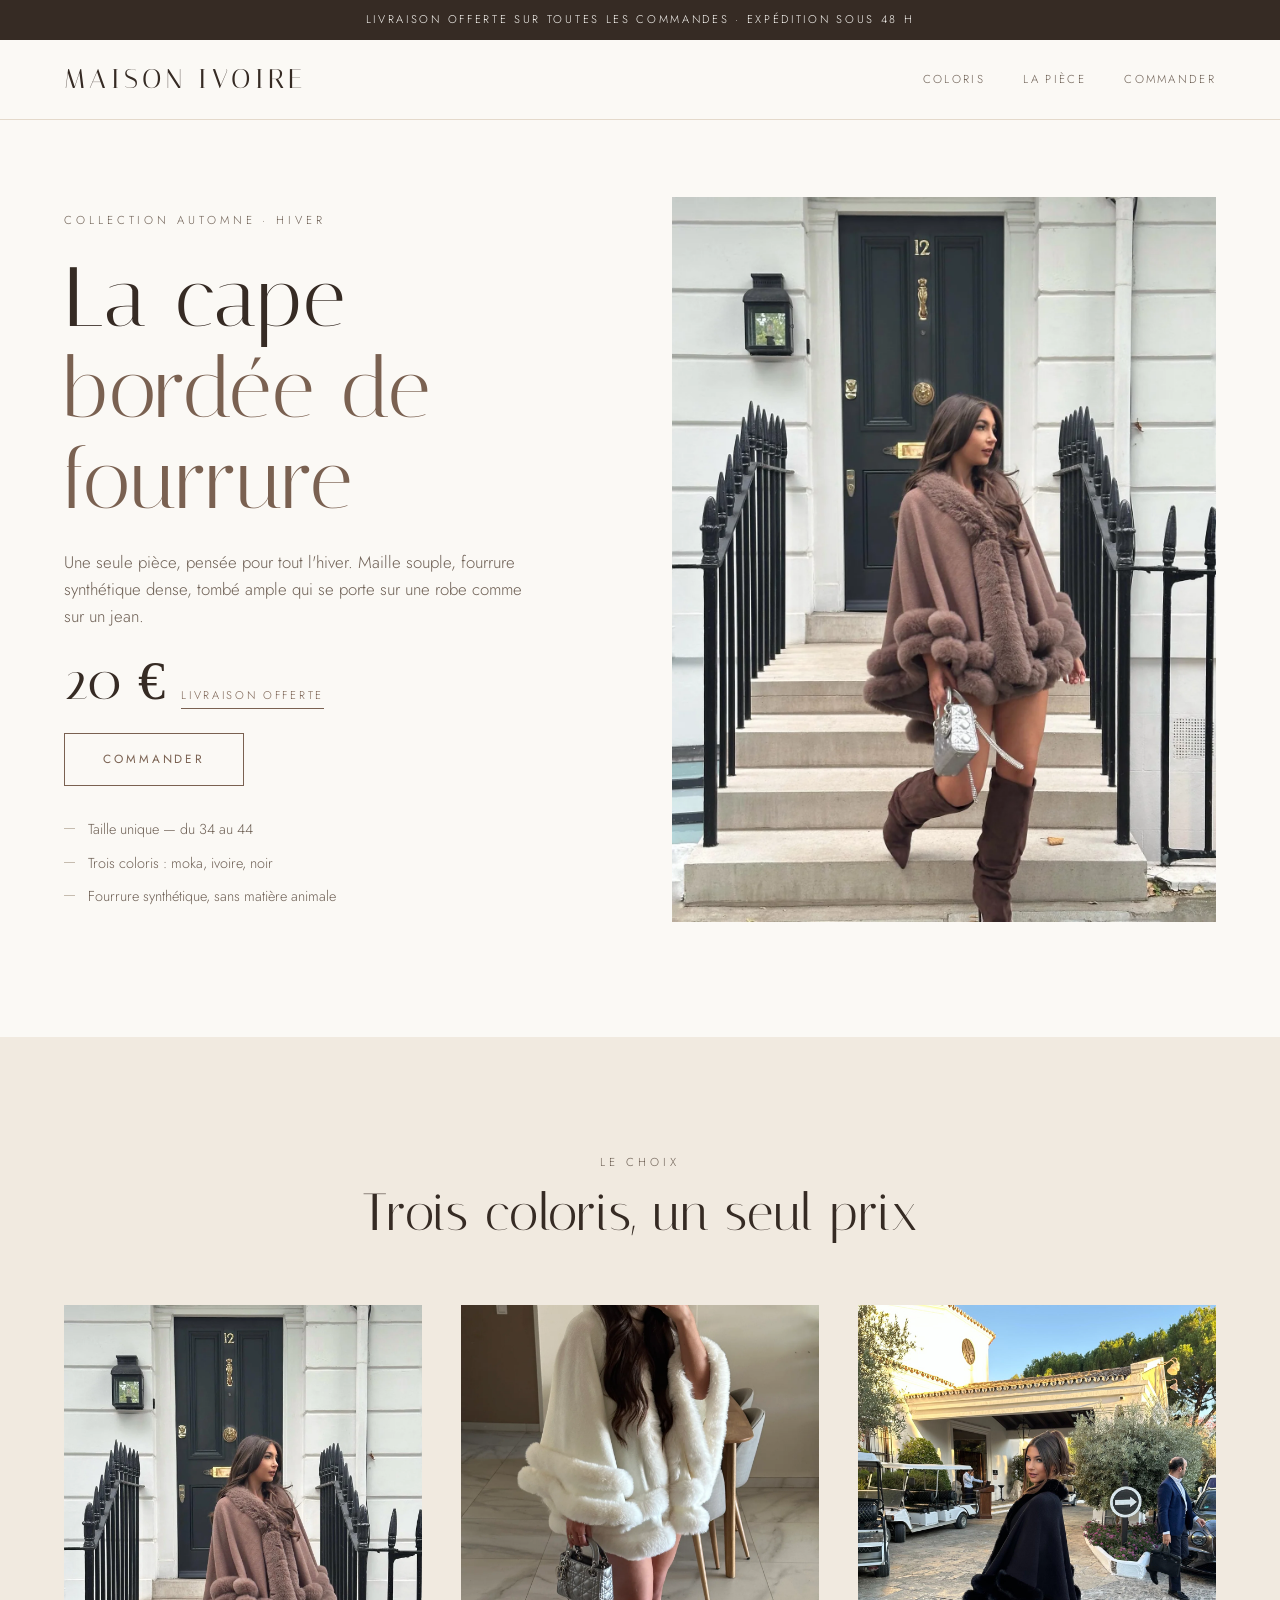
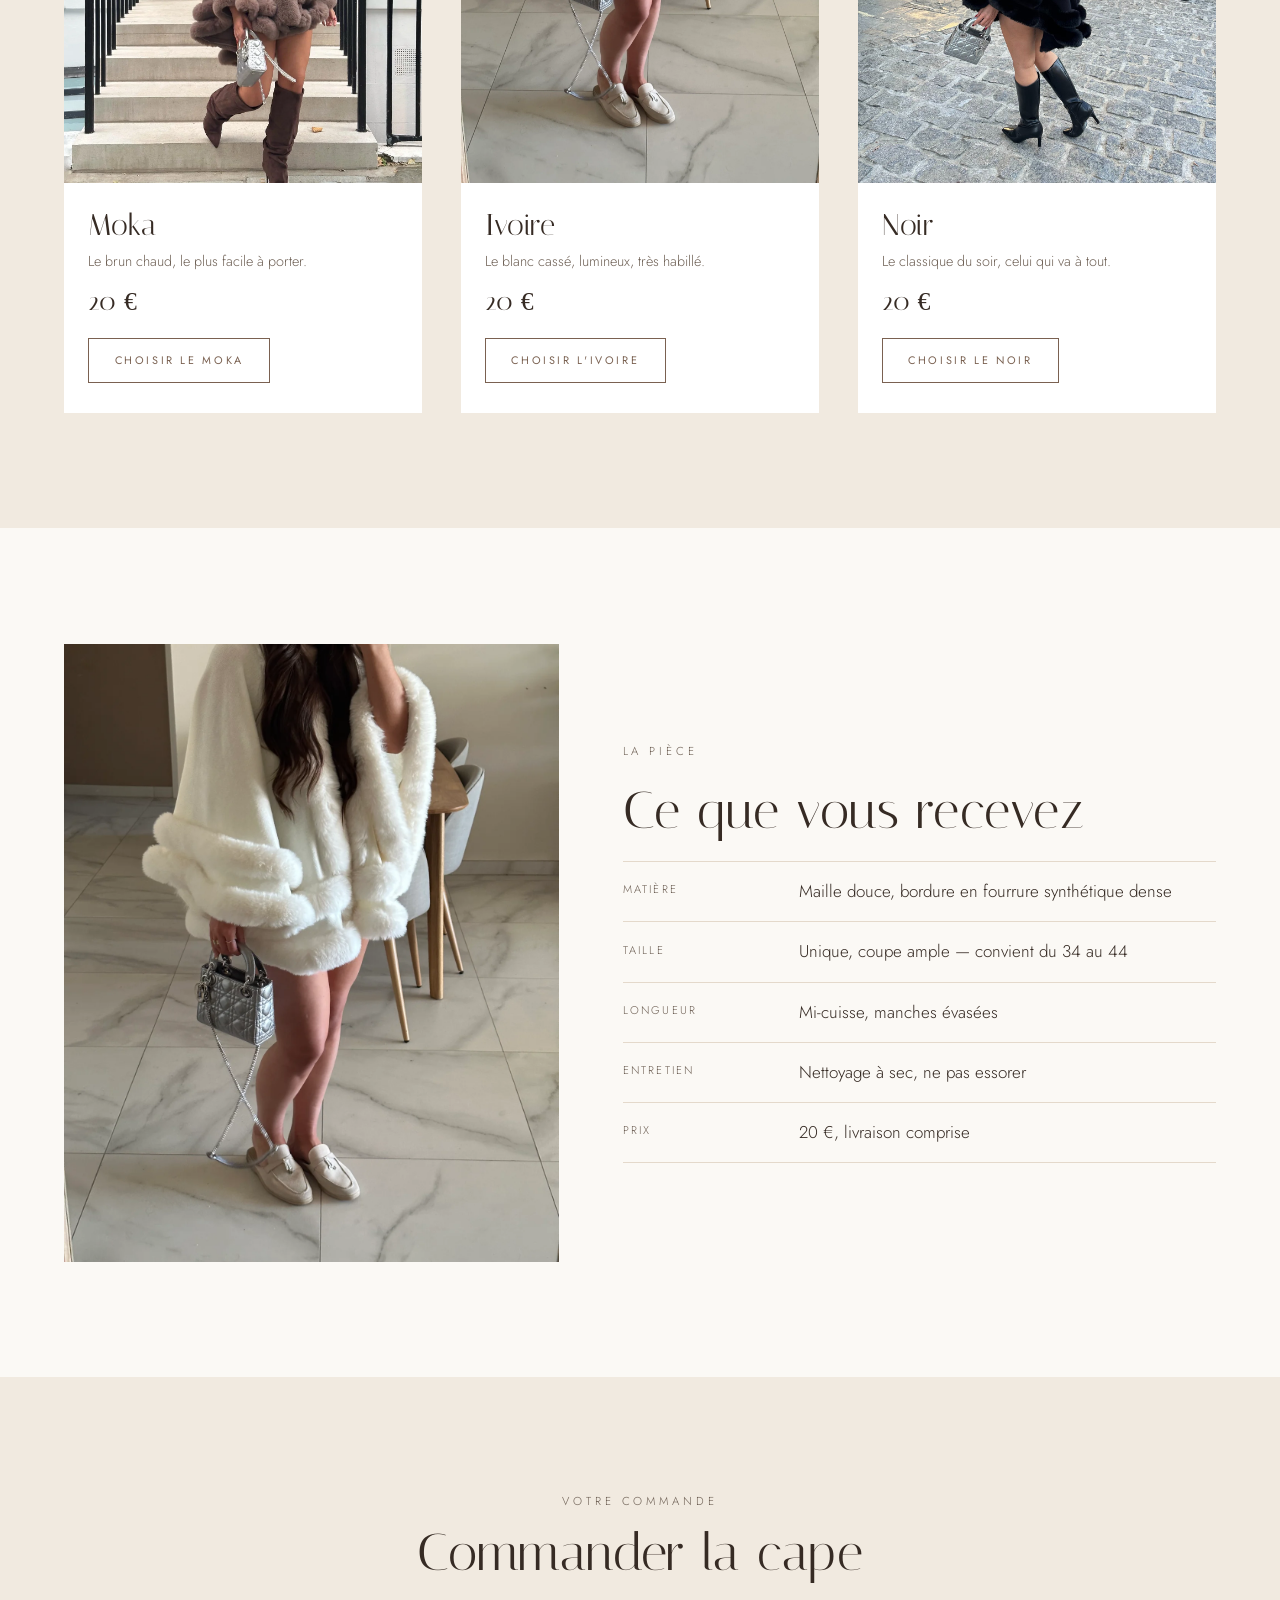
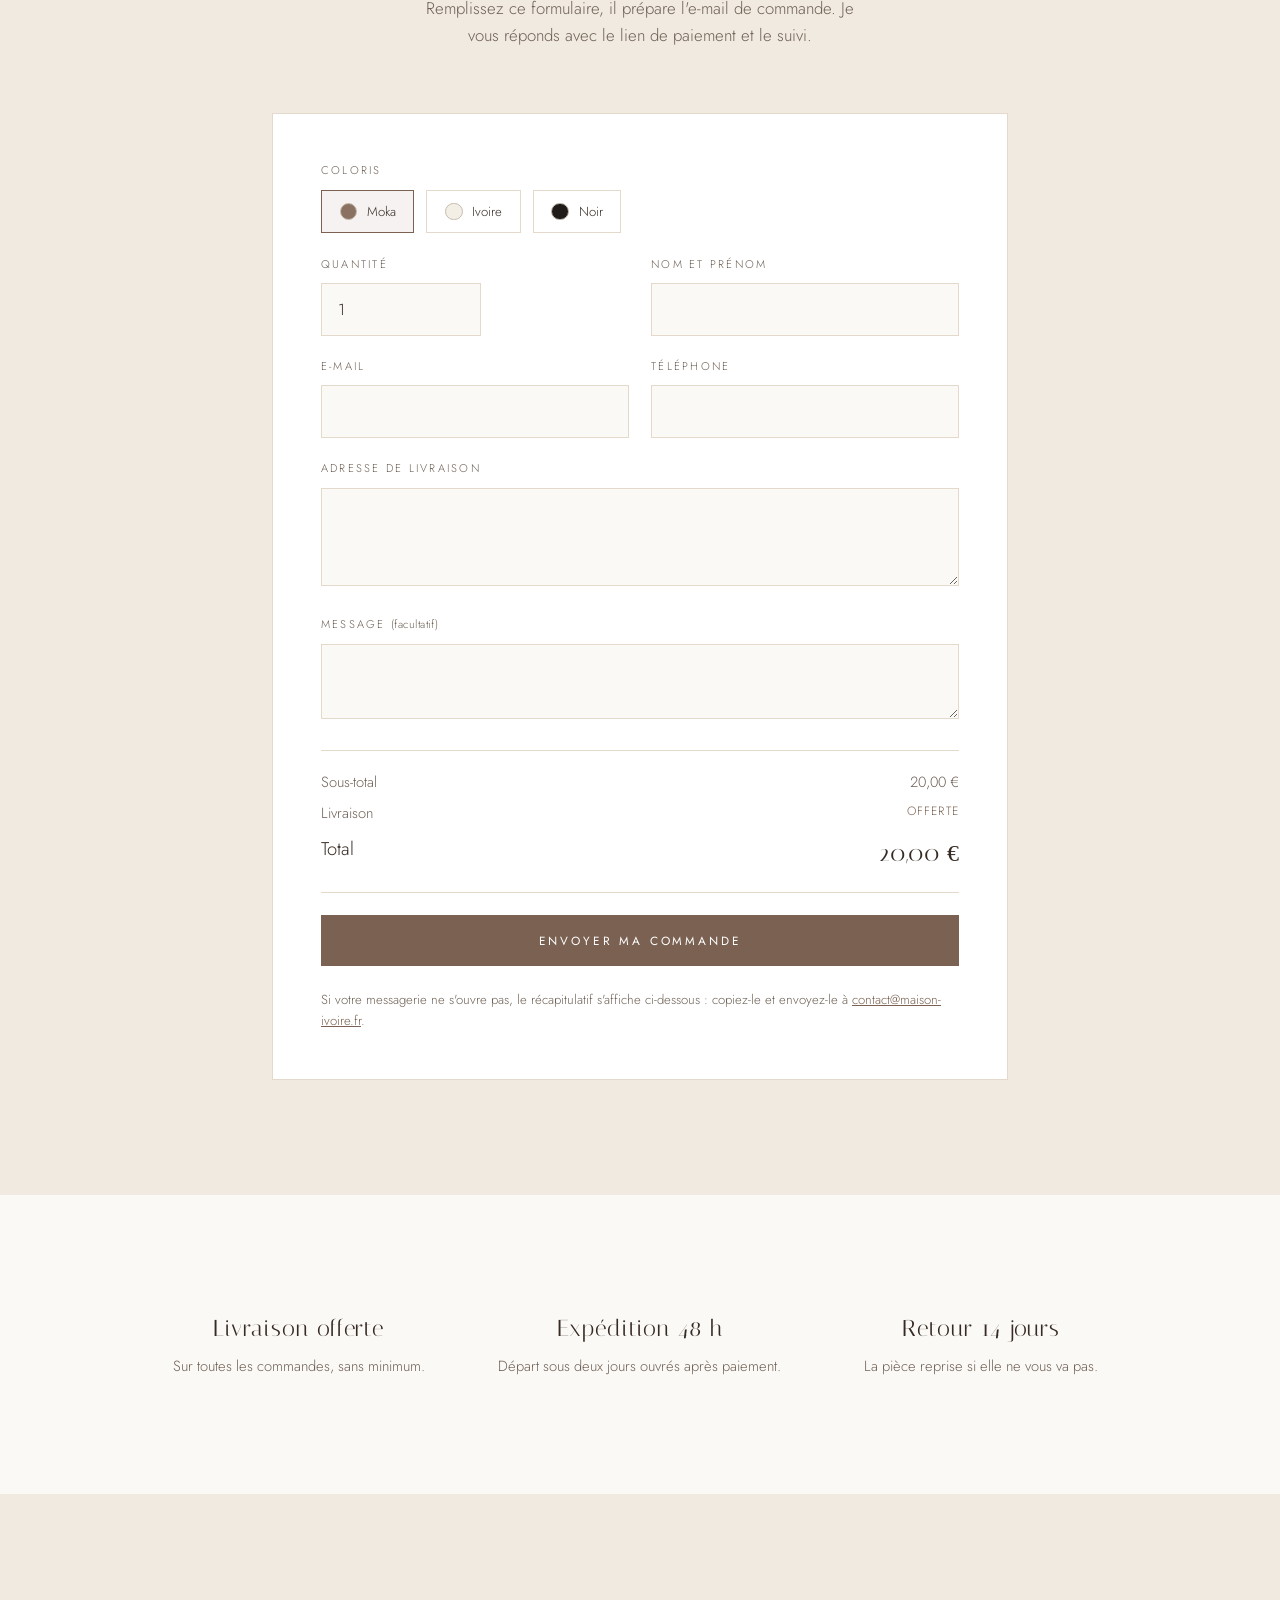
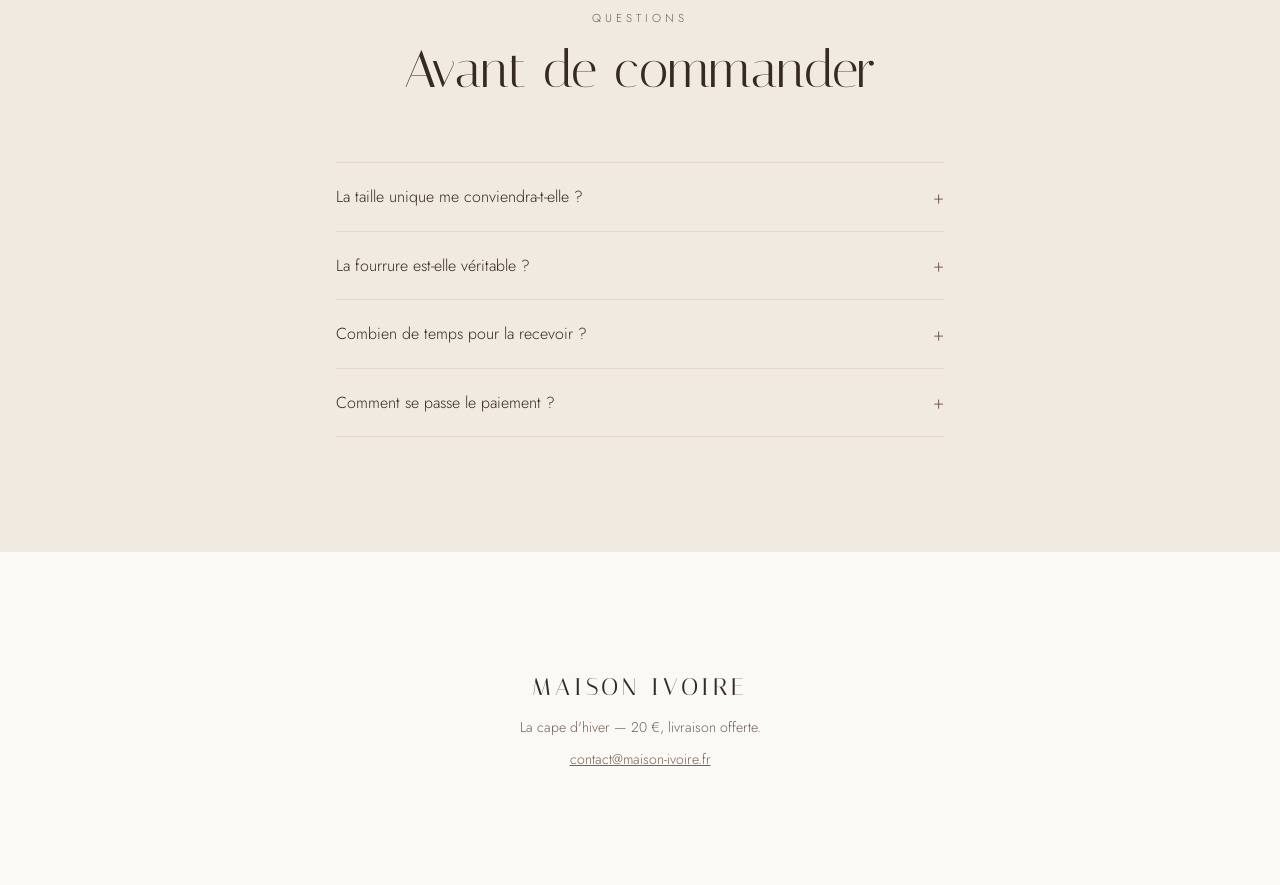
==== index.html @ b9cb7a57 "Boutique en ligne : la cape d'hiver, trois coloris à 20 € Site statique sans dépendance, en ivoire, " ====
<!DOCTYPE html>
<html lang="fr">
<head>
<meta charset="utf-8">
<meta name="viewport" content="width=device-width, initial-scale=1">
<title>Maison Ivoire — La Cape</title>
<meta name="description" content="La cape d'hiver en maille et fourrure douce. Trois coloris, taille unique, 20 € — livraison offerte.">
<link rel="preconnect" href="https://fonts.googleapis.com">
<link rel="preconnect" href="https://fonts.gstatic.com" crossorigin>
<link rel="stylesheet" href="https://fonts.googleapis.com/css2?family=Italiana&family=Jost:wght@300;400;500&display=swap">
<link rel="stylesheet" href="assets/css/style.css">
</head>
<body>

<div class="bandeau">
  <p>Livraison offerte sur toutes les commandes · Expédition sous 48&nbsp;h</p>
</div>

<header class="entete">
  <a class="marque" href="#haut">Maison&nbsp;Ivoire</a>
  <nav class="nav">
    <a href="#coloris">Coloris</a>
    <a href="#matiere">La pièce</a>
    <a href="#commander">Commander</a>
  </nav>
</header>

<main id="haut">

  <section class="hero">
    <div class="hero__texte">
      <p class="surtitre">Collection automne · hiver</p>
      <h1>La cape<br><em>bordée de fourrure</em></h1>
      <p class="chapo">Une seule pièce, pensée pour tout l'hiver. Maille souple, fourrure synthétique dense, tombé ample qui se porte sur une robe comme sur un jean.</p>
      <p class="prix-hero"><span class="prix">20&nbsp;€</span><span class="prix-note">Livraison offerte</span></p>
      <a class="bouton" href="#commander">Commander</a>
      <ul class="hero__points">
        <li>Taille unique — du 34 au 44</li>
        <li>Trois coloris : moka, ivoire, noir</li>
        <li>Fourrure synthétique, sans matière animale</li>
      </ul>
    </div>
    <figure class="hero__image">
      <img src="assets/img/cape-moka.webp" alt="Cape moka bordée de fourrure, portée sur des bottes hautes en daim" width="1296" height="1728">
    </figure>
  </section>

  <section class="coloris" id="coloris">
    <div class="section-tete">
      <p class="surtitre">Le choix</p>
      <h2>Trois coloris, un seul prix</h2>
    </div>
    <div class="grille">
      <article class="carte">
        <figure><img src="assets/img/cape-moka.webp" alt="Cape moka portée dans la rue" loading="lazy" width="1296" height="1728"></figure>
        <div class="carte__pied">
          <h3>Moka</h3>
          <p class="carte__desc">Le brun chaud, le plus facile à porter.</p>
          <p class="carte__prix">20&nbsp;€</p>
          <a class="bouton bouton--fin" href="#commander" data-coloris="Moka">Choisir le moka</a>
        </div>
      </article>
      <article class="carte">
        <figure><img src="assets/img/cape-ivoire.webp" alt="Cape ivoire portée avec un col roulé et des mocassins" loading="lazy" width="1296" height="1728"></figure>
        <div class="carte__pied">
          <h3>Ivoire</h3>
          <p class="carte__desc">Le blanc cassé, lumineux, très habillé.</p>
          <p class="carte__prix">20&nbsp;€</p>
          <a class="bouton bouton--fin" href="#commander" data-coloris="Ivoire">Choisir l'ivoire</a>
        </div>
      </article>
      <article class="carte">
        <figure><img src="assets/img/cape-noir.jpg" alt="Cape noire portée avec des bottes hautes" loading="lazy" width="1296" height="1728"></figure>
        <div class="carte__pied">
          <h3>Noir</h3>
          <p class="carte__desc">Le classique du soir, celui qui va à tout.</p>
          <p class="carte__prix">20&nbsp;€</p>
          <a class="bouton bouton--fin" href="#commander" data-coloris="Noir">Choisir le noir</a>
        </div>
      </article>
    </div>
  </section>

  <section class="matiere" id="matiere">
    <figure class="matiere__image">
      <img src="assets/img/cape-ivoire.webp" alt="Détail de la fourrure sur la cape ivoire" loading="lazy" width="1296" height="1728">
    </figure>
    <div class="matiere__texte">
      <p class="surtitre">La pièce</p>
      <h2>Ce que vous recevez</h2>
      <dl class="fiche">
        <div><dt>Matière</dt><dd>Maille douce, bordure en fourrure synthétique dense</dd></div>
        <div><dt>Taille</dt><dd>Unique, coupe ample — convient du 34 au 44</dd></div>
        <div><dt>Longueur</dt><dd>Mi-cuisse, manches évasées</dd></div>
        <div><dt>Entretien</dt><dd>Nettoyage à sec, ne pas essorer</dd></div>
        <div><dt>Prix</dt><dd>20&nbsp;€, livraison comprise</dd></div>
      </dl>
    </div>
  </section>

  <section class="commander" id="commander">
    <div class="section-tete">
      <p class="surtitre">Votre commande</p>
      <h2>Commander la cape</h2>
      <p class="chapo chapo--centre">Remplissez ce formulaire, il prépare l'e-mail de commande. Je vous réponds avec le lien de paiement et le suivi.</p>
    </div>

    <form class="formulaire" id="formulaire">
      <fieldset class="champs-coloris">
        <legend>Coloris</legend>
        <div class="pastilles">
          <label class="pastille"><input type="radio" name="coloris" value="Moka" checked><span class="puce puce--moka"></span><span class="pastille__nom">Moka</span></label>
          <label class="pastille"><input type="radio" name="coloris" value="Ivoire"><span class="puce puce--ivoire"></span><span class="pastille__nom">Ivoire</span></label>
          <label class="pastille"><input type="radio" name="coloris" value="Noir"><span class="puce puce--noir"></span><span class="pastille__nom">Noir</span></label>
        </div>
      </fieldset>

      <div class="champ champ--court">
        <label for="quantite">Quantité</label>
        <input type="number" id="quantite" name="quantite" min="1" max="10" value="1" inputmode="numeric">
      </div>

      <div class="champ">
        <label for="nom">Nom et prénom</label>
        <input type="text" id="nom" name="nom" autocomplete="name" required>
      </div>

      <div class="champ">
        <label for="email">E-mail</label>
        <input type="email" id="email" name="email" autocomplete="email" required>
      </div>

      <div class="champ">
        <label for="telephone">Téléphone</label>
        <input type="tel" id="telephone" name="telephone" autocomplete="tel">
      </div>

      <div class="champ champ--large">
        <label for="adresse">Adresse de livraison</label>
        <textarea id="adresse" name="adresse" rows="3" autocomplete="street-address" required></textarea>
      </div>

      <div class="champ champ--large">
        <label for="message">Message <span class="option">(facultatif)</span></label>
        <textarea id="message" name="message" rows="2"></textarea>
      </div>

      <div class="total">
        <p class="total__ligne"><span>Sous-total</span><span id="sous-total">20,00&nbsp;€</span></p>
        <p class="total__ligne"><span>Livraison</span><span class="offert">Offerte</span></p>
        <p class="total__ligne total__ligne--fort"><span>Total</span><span id="total">20,00&nbsp;€</span></p>
      </div>

      <button class="bouton bouton--plein" type="submit">Envoyer ma commande</button>
      <p class="mention">Si votre messagerie ne s'ouvre pas, le récapitulatif s'affiche ci-dessous : copiez-le et envoyez-le à <a href="mailto:contact@maison-ivoire.fr">contact@maison-ivoire.fr</a>.</p>
      <div class="recap" id="recap" hidden>
        <label for="recap-texte">Récapitulatif à copier</label>
        <textarea id="recap-texte" rows="10" readonly></textarea>
      </div>
    </form>
  </section>

  <section class="garanties">
    <ul>
      <li><strong>Livraison offerte</strong>Sur toutes les commandes, sans minimum.</li>
      <li><strong>Expédition 48&nbsp;h</strong>Départ sous deux jours ouvrés après paiement.</li>
      <li><strong>Retour 14&nbsp;jours</strong>La pièce reprise si elle ne vous va pas.</li>
    </ul>
  </section>

  <section class="questions">
    <div class="section-tete">
      <p class="surtitre">Questions</p>
      <h2>Avant de commander</h2>
    </div>
    <div class="faq">
      <details><summary>La taille unique me conviendra-t-elle&nbsp;?</summary><p>La coupe est ample et fermée par un pan croisé : elle tombe bien du 34 au 44. Au-delà, écrivez-moi avant de commander.</p></details>
      <details><summary>La fourrure est-elle véritable&nbsp;?</summary><p>Non. La bordure est en fourrure synthétique, choisie pour sa densité et sa tenue dans le temps.</p></details>
      <details><summary>Combien de temps pour la recevoir&nbsp;?</summary><p>Expédition sous 48&nbsp;h après paiement, puis 2 à 4 jours ouvrés de livraison.</p></details>
      <details><summary>Comment se passe le paiement&nbsp;?</summary><p>Vous recevez un lien de paiement sécurisé par e-mail dès la commande confirmée.</p></details>
    </div>
  </section>

</main>

<footer class="pied">
  <p class="marque marque--pied">Maison&nbsp;Ivoire</p>
  <p>La cape d'hiver — 20&nbsp;€, livraison offerte.</p>
  <p><a href="mailto:contact@maison-ivoire.fr">contact@maison-ivoire.fr</a></p>
</footer>

<div class="barre-mobile">
  <span class="barre-mobile__prix">20&nbsp;€ <em>livraison offerte</em></span>
  <a class="bouton bouton--plein bouton--fin" href="#commander">Commander</a>
</div>

<script src="assets/js/main.js"></script>
</body>
</html>
---- assets/css/style.css ----
/* Maison Ivoire — feuille de style
   Palette : ivoire / sable / greige / moka / espresso */

:root {
  --ivoire:    #FBF9F5;
  --sable:     #F1EAE0;
  --sable-fort:#E4D9CB;
  --greige:    #C6BCAF;
  --moka:      #7A6151;
  --moka-clair:#9C8271;
  --espresso:  #362B24;

  --fond:        var(--ivoire);
  --fond-alt:    var(--sable);
  --surface:     #FFFFFF;
  --texte:       var(--espresso);
  --texte-doux:  #6E6055;
  --filet:       var(--sable-fort);
  --accent:      var(--moka);
  --accent-texte:#FFFFFF;

  --display: "Italiana", "Didot", "Times New Roman", serif;
  --corps: "Jost", "Avenir Next", "Helvetica Neue", Arial, sans-serif;

  --marge: clamp(1.25rem, 5vw, 5rem);
  --pile: clamp(3.5rem, 9vw, 8rem);
  --rythme: 1.6;
}

@media (prefers-color-scheme: dark) {
  :root:not([data-theme="light"]) {
    --fond:        #171310;
    --fond-alt:    #201A16;
    --surface:     #241D18;
    --texte:       #F2EAE0;
    --texte-doux:  #B8A896;
    --filet:       #372C24;
    --accent:      #C6A488;
    --accent-texte:#1B1512;
  }
}

:root[data-theme="dark"] {
  --fond:        #171310;
  --fond-alt:    #201A16;
  --surface:     #241D18;
  --texte:       #F2EAE0;
  --texte-doux:  #B8A896;
  --filet:       #372C24;
  --accent:      #C6A488;
  --accent-texte:#1B1512;
}

*, *::before, *::after { box-sizing: border-box; }

html { scroll-behavior: smooth; }
@media (prefers-reduced-motion: reduce) {
  html { scroll-behavior: auto; }
  * { animation: none !important; transition: none !important; }
}

body {
  margin: 0;
  background: var(--fond);
  color: var(--texte);
  font-family: var(--corps);
  font-weight: 300;
  font-size: clamp(1rem, 0.97rem + 0.15vw, 1.0625rem);
  line-height: var(--rythme);
  -webkit-font-smoothing: antialiased;
}

img { max-width: 100%; height: auto; display: block; }

a { color: inherit; }

:focus-visible {
  outline: 2px solid var(--accent);
  outline-offset: 3px;
}

h1, h2, h3 {
  font-family: var(--display);
  font-weight: 400;
  line-height: 1.08;
  text-wrap: balance;
  margin: 0;
  letter-spacing: 0.01em;
}

h1 { font-size: clamp(2.9rem, 8vw, 5.25rem); }
h2 { font-size: clamp(2.1rem, 5vw, 3.25rem); }
h3 { font-size: clamp(1.5rem, 3vw, 1.9rem); }

h1 em { font-style: normal; color: var(--accent); }

p { margin: 0; }

.surtitre {
  font-size: 0.72rem;
  letter-spacing: 0.34em;
  text-transform: uppercase;
  color: var(--texte-doux);
  margin: 0;
}

.chapo {
  max-width: 46ch;
  color: var(--texte-doux);
  font-size: 1.05rem;
}
.chapo--centre { margin-inline: auto; text-align: center; }

/* ---------- bandeau + entête ---------- */

.bandeau {
  background: var(--espresso);
  color: var(--ivoire);
  text-align: center;
  padding: 0.7rem var(--marge);
  font-size: 0.7rem;
  letter-spacing: 0.24em;
  text-transform: uppercase;
}

.entete {
  position: sticky;
  top: 0;
  z-index: 20;
  display: flex;
  align-items: center;
  justify-content: space-between;
  gap: 1.5rem;
  padding: 1.1rem var(--marge);
  background: color-mix(in srgb, var(--fond) 88%, transparent);
  backdrop-filter: blur(10px);
  border-bottom: 1px solid var(--filet);
}

.marque {
  font-family: var(--display);
  font-size: clamp(1.35rem, 3vw, 1.7rem);
  letter-spacing: 0.16em;
  text-transform: uppercase;
  text-decoration: none;
}

.nav {
  display: flex;
  gap: clamp(1rem, 3vw, 2.4rem);
  font-size: 0.72rem;
  letter-spacing: 0.2em;
  text-transform: uppercase;
}
.nav a { text-decoration: none; color: var(--texte-doux); transition: color 0.25s ease; }
.nav a:hover { color: var(--accent); }
@media (max-width: 640px) { .nav a:nth-child(2) { display: none; } }

/* ---------- boutons ---------- */

.bouton {
  display: inline-flex;
  align-items: center;
  justify-content: center;
  gap: 0.6rem;
  padding: 1rem 2.4rem;
  border: 1px solid var(--accent);
  background: transparent;
  color: var(--accent);
  font-family: var(--corps);
  font-size: 0.74rem;
  font-weight: 400;
  letter-spacing: 0.24em;
  text-transform: uppercase;
  text-decoration: none;
  cursor: pointer;
  transition: background 0.3s ease, color 0.3s ease;
}
.bouton:hover { background: var(--accent); color: var(--accent-texte); }
.bouton--plein { background: var(--accent); color: var(--accent-texte); }
.bouton--plein:hover { background: var(--espresso); border-color: var(--espresso); color: var(--ivoire); }
.bouton--fin { padding: 0.8rem 1.6rem; font-size: 0.68rem; }

/* ---------- hero ---------- */

.hero {
  display: grid;
  gap: clamp(2rem, 5vw, 4rem);
  align-items: center;
  padding: clamp(2.5rem, 6vw, 5.5rem) var(--marge) var(--pile);
}
@media (min-width: 900px) {
  .hero { grid-template-columns: 1fr 1fr; }
}

.hero__texte { display: flex; flex-direction: column; align-items: flex-start; gap: 1.5rem; }

.prix-hero { display: flex; align-items: baseline; gap: 1rem; flex-wrap: wrap; }
.prix { font-family: var(--display); font-size: clamp(2.4rem, 6vw, 3.4rem); line-height: 1; }
.prix-note {
  font-size: 0.7rem;
  letter-spacing: 0.24em;
  text-transform: uppercase;
  color: var(--accent);
  border-bottom: 1px solid currentColor;
  padding-bottom: 0.2rem;
}

.hero__points {
  list-style: none;
  margin: 0.5rem 0 0;
  padding: 0;
  display: grid;
  gap: 0.65rem;
  font-size: 0.9rem;
  color: var(--texte-doux);
}
.hero__points li { position: relative; padding-left: 1.5rem; }
.hero__points li::before {
  content: "";
  position: absolute;
  left: 0; top: 0.72em;
  width: 0.7rem; height: 1px;
  background: var(--greige);
}

.hero__image { margin: 0; overflow: hidden; }
.hero__image img { width: 100%; object-fit: cover; aspect-ratio: 3 / 4; }

/* ---------- sections ---------- */

.section-tete {
  display: grid;
  gap: 0.9rem;
  justify-items: center;
  text-align: center;
  padding: 0 var(--marge);
  margin-bottom: clamp(2.5rem, 5vw, 4rem);
}

.coloris { background: var(--fond-alt); padding: var(--pile) 0; }

.grille {
  display: grid;
  gap: clamp(1.5rem, 3vw, 2.5rem);
  padding: 0 var(--marge);
  grid-template-columns: 1fr;
}
@media (min-width: 700px) { .grille { grid-template-columns: repeat(3, 1fr); } }

.carte { display: flex; flex-direction: column; background: var(--surface); }
.carte figure { margin: 0; overflow: hidden; }
.carte figure img {
  width: 100%;
  aspect-ratio: 3 / 4;
  object-fit: cover;
  transition: transform 0.7s cubic-bezier(0.2, 0.7, 0.2, 1);
}
.carte:hover figure img { transform: scale(1.04); }

.carte__pied {
  display: flex;
  flex-direction: column;
  align-items: flex-start;
  gap: 0.5rem;
  padding: 1.6rem 1.5rem 1.9rem;
}
.carte__desc { color: var(--texte-doux); font-size: 0.9rem; }
.carte__prix { font-family: var(--display); font-size: 1.6rem; }
.carte__pied .bouton { margin-top: 0.5rem; }

/* ---------- matière ---------- */

.matiere {
  display: grid;
  gap: clamp(2rem, 5vw, 4.5rem);
  align-items: center;
  padding: var(--pile) var(--marge);
}
@media (min-width: 900px) { .matiere { grid-template-columns: 5fr 6fr; } }

.matiere__image { margin: 0; overflow: hidden; }
.matiere__image img { width: 100%; aspect-ratio: 4 / 5; object-fit: cover; }

.matiere__texte { display: grid; gap: 1.4rem; }

.fiche { margin: 0; display: grid; gap: 0; }
.fiche > div {
  display: grid;
  grid-template-columns: minmax(7rem, 10rem) 1fr;
  gap: 1rem;
  padding: 1rem 0;
  border-top: 1px solid var(--filet);
}
.fiche > div:last-child { border-bottom: 1px solid var(--filet); }
.fiche dt {
  font-size: 0.7rem;
  letter-spacing: 0.2em;
  text-transform: uppercase;
  color: var(--texte-doux);
  padding-top: 0.28em;
}
.fiche dd { margin: 0; }

/* ---------- commande ---------- */

.commander { background: var(--fond-alt); padding: var(--pile) 0; }

.formulaire {
  display: grid;
  gap: 1.4rem;
  max-width: 46rem;
  margin: 0 auto;
  padding: clamp(1.75rem, 4vw, 3rem);
  background: var(--surface);
  border: 1px solid var(--filet);
}
@media (min-width: 640px) {
  .formulaire { grid-template-columns: 1fr 1fr; }
  .champ--large, .champs-coloris, .total, .mention, .recap, .formulaire > .bouton { grid-column: 1 / -1; }
  .champ--court { max-width: 10rem; }
}

.champs-coloris { border: 0; margin: 0; padding: 0; }
.champs-coloris legend,
.champ label {
  display: block;
  font-size: 0.7rem;
  letter-spacing: 0.2em;
  text-transform: uppercase;
  color: var(--texte-doux);
  margin-bottom: 0.6rem;
  padding: 0;
}
.option { text-transform: none; letter-spacing: 0.04em; }

.pastilles { display: flex; flex-wrap: wrap; gap: 0.75rem; }
.pastille {
  display: inline-flex;
  align-items: center;
  gap: 0.6rem;
  padding: 0.65rem 1.1rem;
  border: 1px solid var(--filet);
  cursor: pointer;
  font-size: 0.82rem;
  transition: border-color 0.25s ease, background 0.25s ease;
}
.pastille input { position: absolute; opacity: 0; width: 0; height: 0; }
.pastille:has(input:checked) { border-color: var(--accent); background: color-mix(in srgb, var(--accent) 8%, transparent); }
.pastille:has(input:focus-visible) { outline: 2px solid var(--accent); outline-offset: 2px; }
.puce { width: 1.1rem; height: 1.1rem; border-radius: 50%; border: 1px solid var(--greige); }
.puce--moka { background: #8B7161; }
.puce--ivoire { background: #F4EFE6; }
.puce--noir { background: #201C1A; }

.champ { display: block; }
.champ input, .champ textarea {
  width: 100%;
  padding: 0.85rem 1rem;
  border: 1px solid var(--filet);
  background: var(--fond);
  color: var(--texte);
  font-family: var(--corps);
  font-size: 1rem;
  font-weight: 300;
}
.champ textarea { resize: vertical; }
.champ input:focus, .champ textarea:focus { outline: none; border-color: var(--accent); }

.total {
  display: grid;
  gap: 0.5rem;
  padding: 1.25rem 0;
  border-top: 1px solid var(--filet);
  border-bottom: 1px solid var(--filet);
  font-variant-numeric: tabular-nums;
}
.total__ligne { display: flex; justify-content: space-between; gap: 1rem; color: var(--texte-doux); font-size: 0.92rem; }
.total__ligne--fort { color: var(--texte); font-size: 1.15rem; }
.total__ligne--fort span:last-child { font-family: var(--display); font-size: 1.5rem; }
.offert { color: var(--accent); letter-spacing: 0.1em; text-transform: uppercase; font-size: 0.75rem; }

.mention { font-size: 0.82rem; color: var(--texte-doux); }
.mention a { color: var(--accent); }

.recap label { display: block; font-size: 0.7rem; letter-spacing: 0.2em; text-transform: uppercase; color: var(--texte-doux); margin-bottom: 0.6rem; }
.recap textarea {
  width: 100%;
  padding: 1rem;
  border: 1px solid var(--filet);
  background: var(--fond);
  color: var(--texte);
  font-family: var(--corps);
  font-size: 0.9rem;
}

/* ---------- garanties ---------- */

.garanties { padding: var(--pile) var(--marge); }
.garanties ul {
  list-style: none;
  margin: 0 auto;
  padding: 0;
  max-width: 62rem;
  display: grid;
  gap: 2rem;
  text-align: center;
}
@media (min-width: 700px) { .garanties ul { grid-template-columns: repeat(3, 1fr); } }
.garanties li { display: grid; gap: 0.5rem; color: var(--texte-doux); font-size: 0.92rem; }
.garanties strong {
  font-family: var(--display);
  font-weight: 400;
  font-size: 1.45rem;
  color: var(--texte);
  letter-spacing: 0.04em;
}

/* ---------- questions ---------- */

.questions { background: var(--fond-alt); padding: var(--pile) 0; }
.faq { max-width: 46rem; margin: 0 auto; padding: 0 var(--marge); }
.faq details { border-top: 1px solid var(--filet); }
.faq details:last-child { border-bottom: 1px solid var(--filet); }
.faq summary {
  cursor: pointer;
  padding: 1.15rem 0;
  list-style: none;
  font-size: 1rem;
  display: flex;
  justify-content: space-between;
  align-items: center;
  gap: 1rem;
}
.faq summary::-webkit-details-marker { display: none; }
.faq summary::after { content: "+"; color: var(--accent); font-size: 1.2rem; }
.faq details[open] summary::after { content: "–"; }
.faq p { padding: 0 0 1.15rem; color: var(--texte-doux); max-width: 60ch; }

/* ---------- pied ---------- */

.pied {
  display: grid;
  gap: 0.6rem;
  justify-items: center;
  text-align: center;
  padding: var(--pile) var(--marge) calc(var(--pile) + 4.5rem);
  color: var(--texte-doux);
  font-size: 0.88rem;
}
.marque--pied { font-size: 1.5rem; color: var(--texte); }
.pied a { color: var(--accent); }

/* ---------- barre mobile ---------- */

.barre-mobile {
  position: fixed;
  inset: auto 0 0 0;
  z-index: 30;
  display: flex;
  align-items: center;
  justify-content: space-between;
  gap: 1rem;
  padding: 0.75rem var(--marge);
  background: color-mix(in srgb, var(--fond) 94%, transparent);
  backdrop-filter: blur(10px);
  border-top: 1px solid var(--filet);
}
.barre-mobile__prix { font-family: var(--display); font-size: 1.4rem; display: flex; align-items: baseline; gap: 0.6rem; }
.barre-mobile__prix em {
  font-family: var(--corps);
  font-style: normal;
  font-size: 0.66rem;
  letter-spacing: 0.18em;
  text-transform: uppercase;
  color: var(--texte-doux);
}
@media (min-width: 900px) { .barre-mobile { display: none; } .pied { padding-bottom: var(--pile); } }

/* ---------- révélation au défilement ---------- */

.reveler { opacity: 0; transform: translateY(1.5rem); transition: opacity 0.9s ease, transform 0.9s cubic-bezier(0.2, 0.7, 0.2, 1); }
.reveler.vu { opacity: 1; transform: none; }
@media (prefers-reduced-motion: reduce) { .reveler { opacity: 1; transform: none; } }
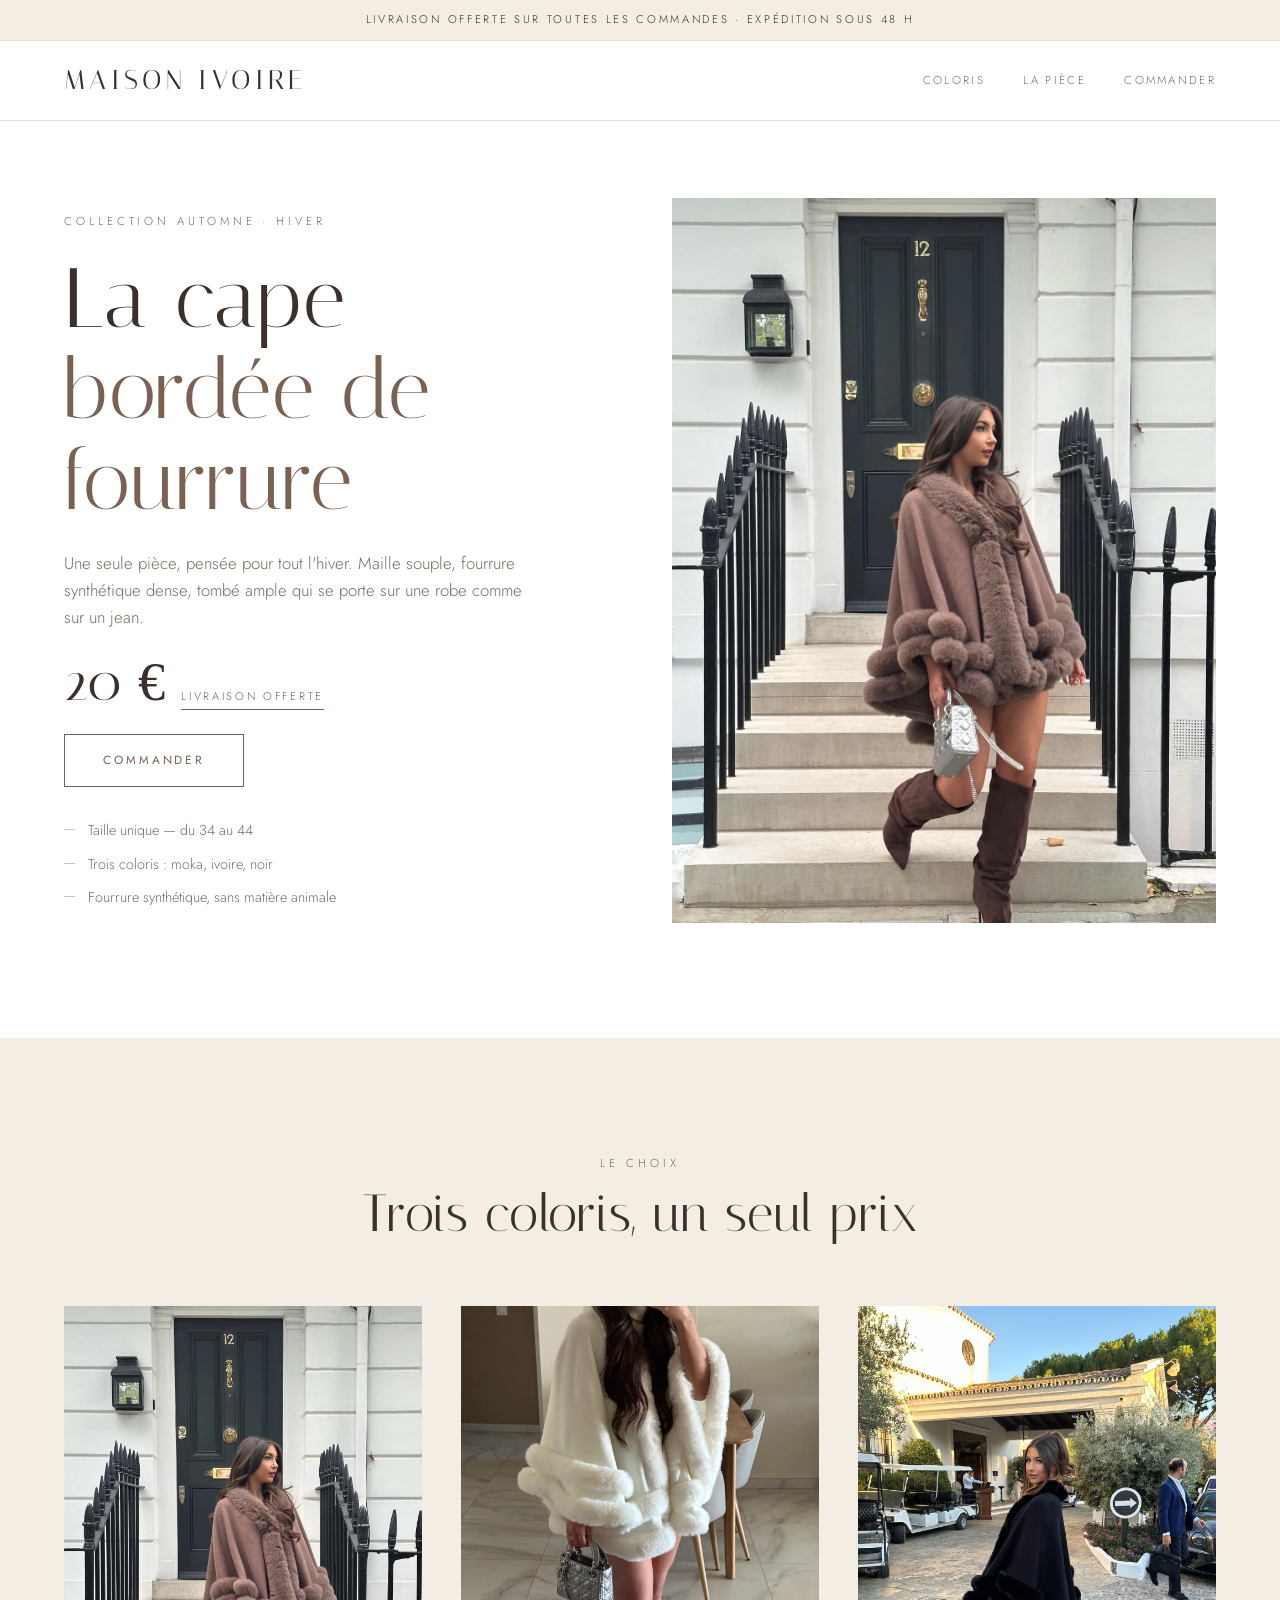
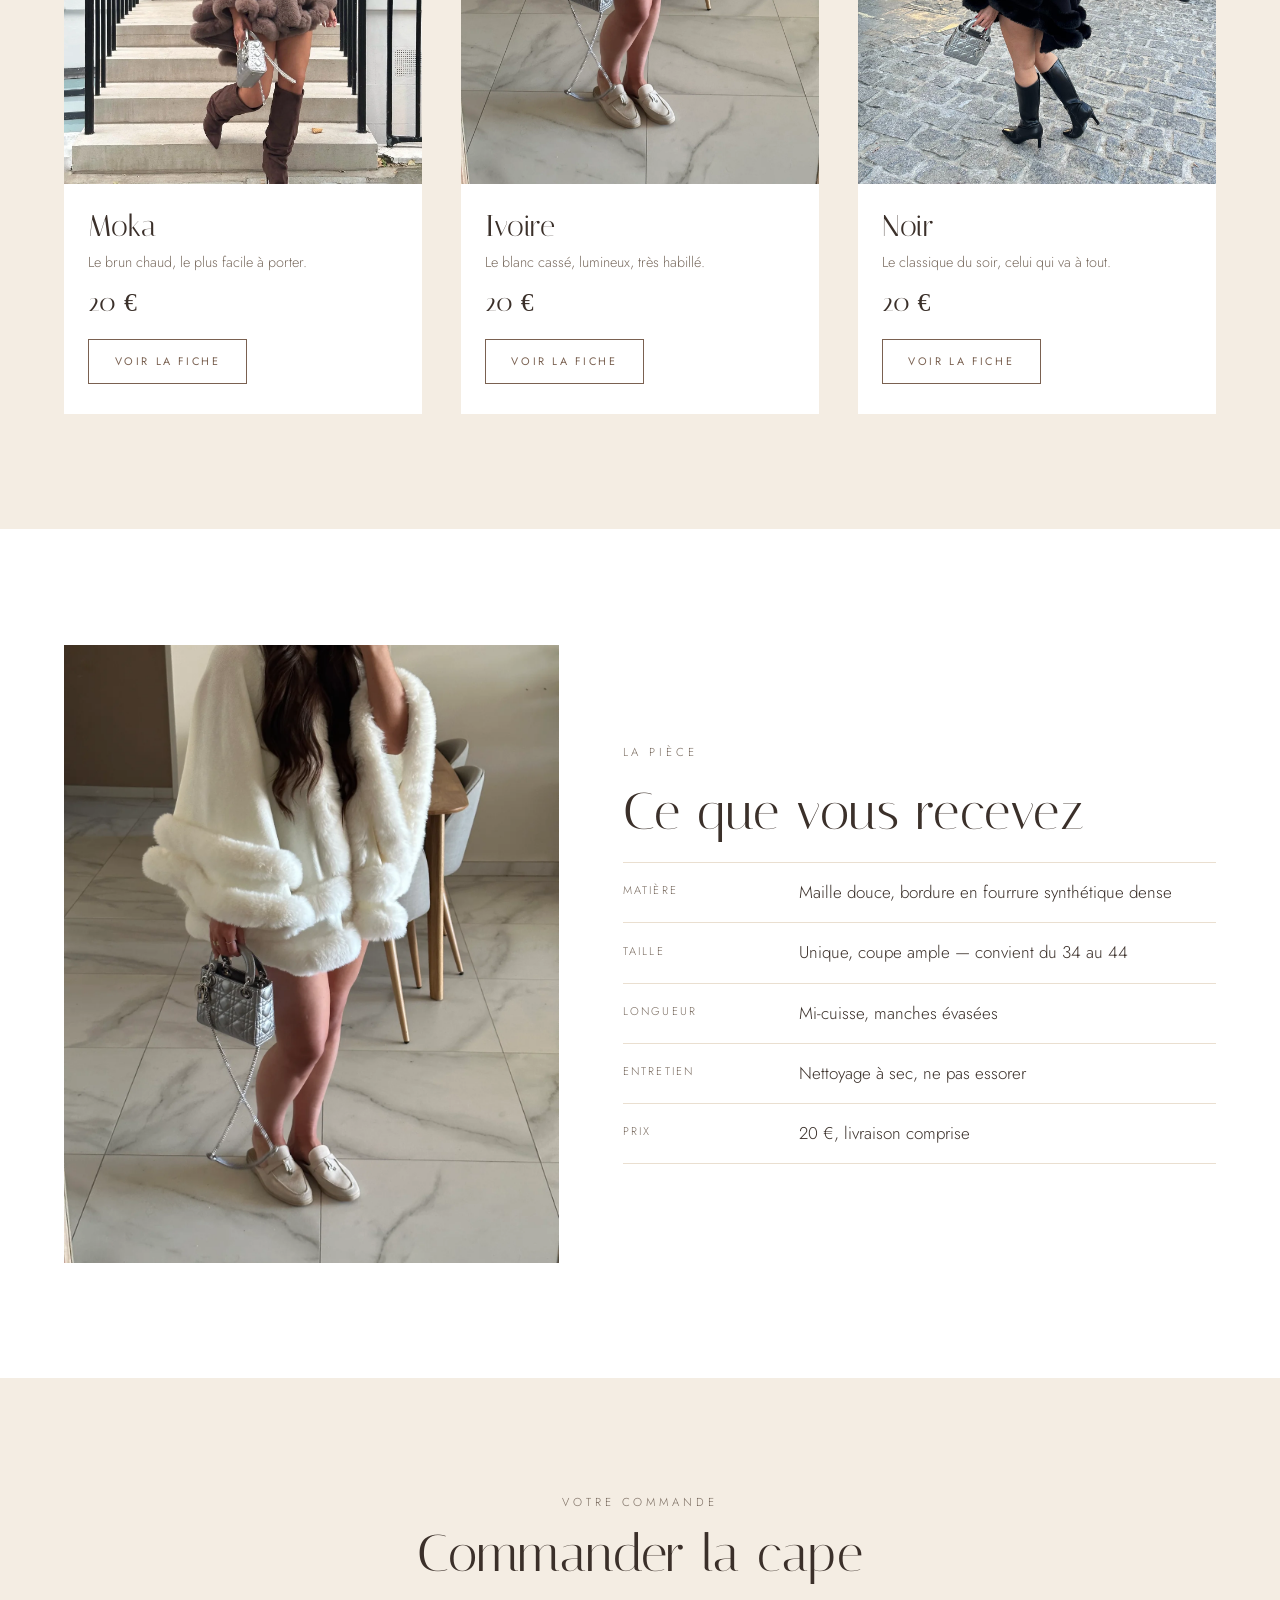
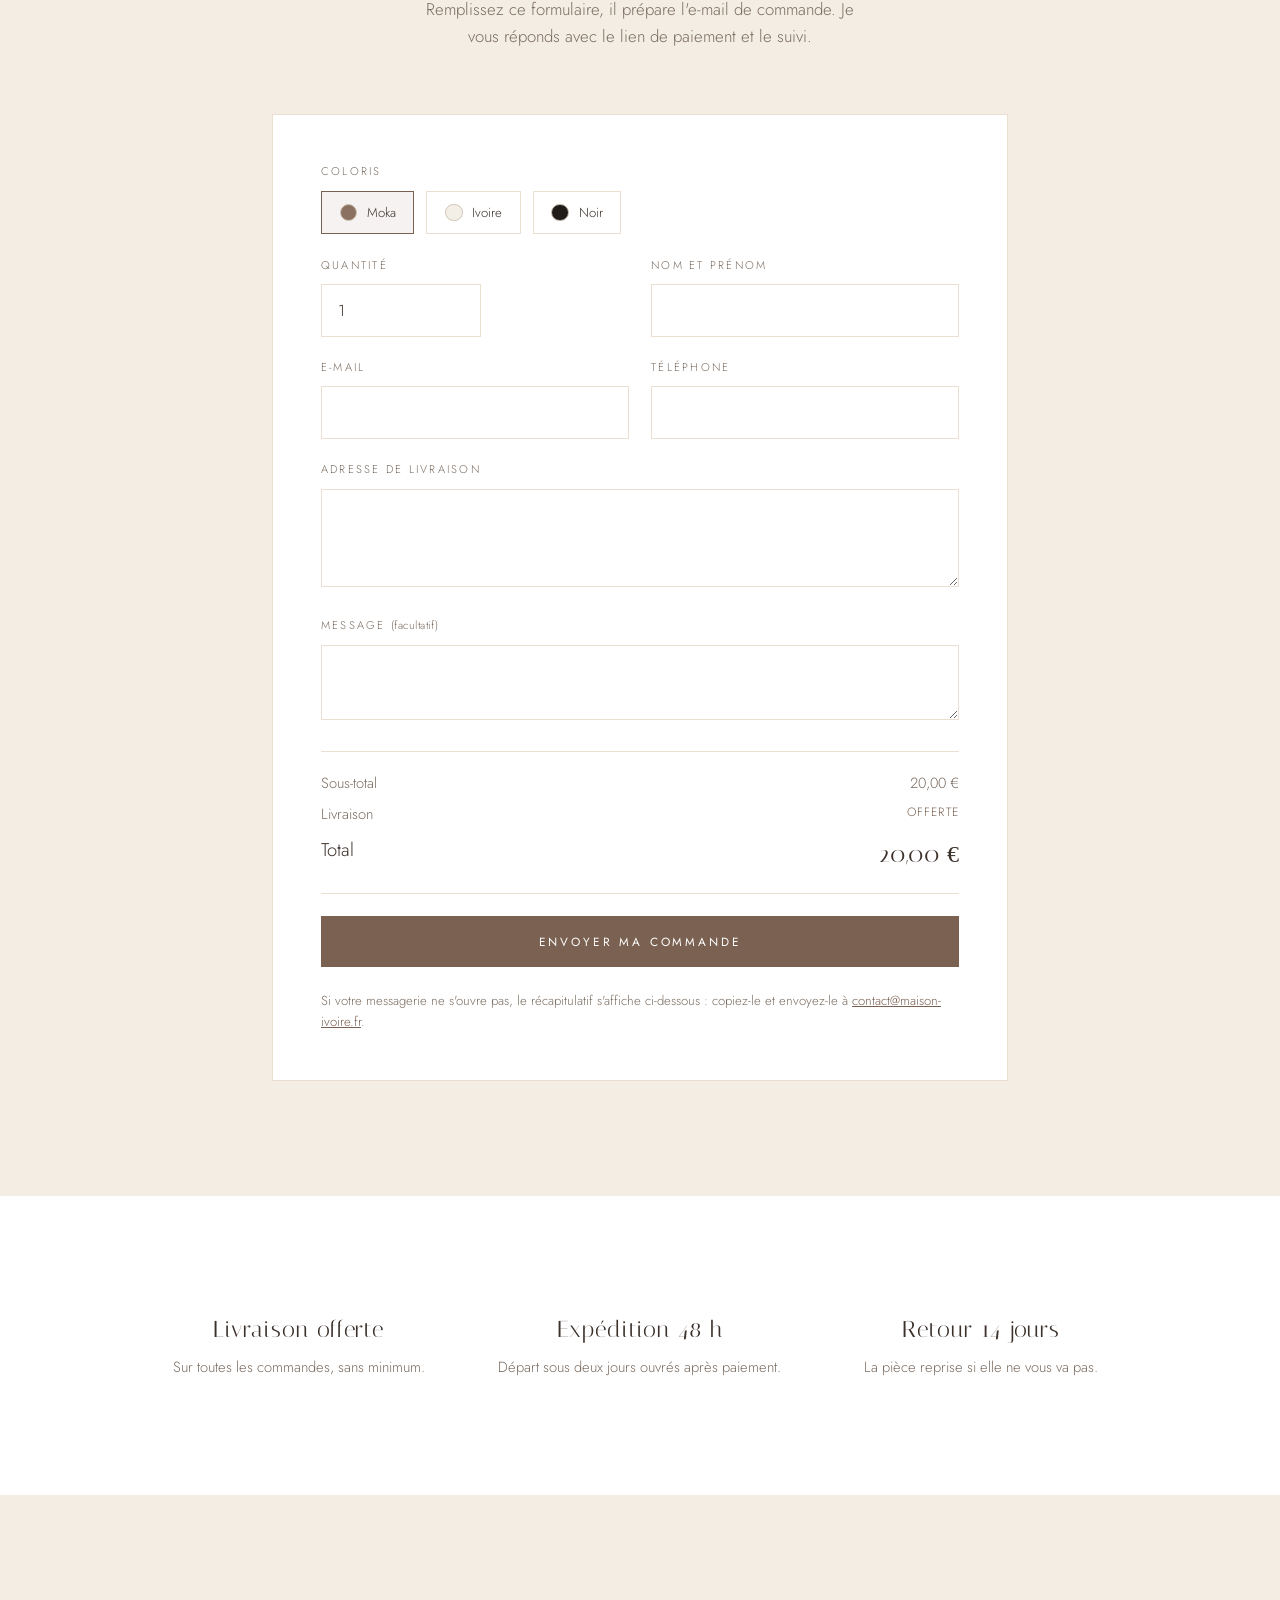
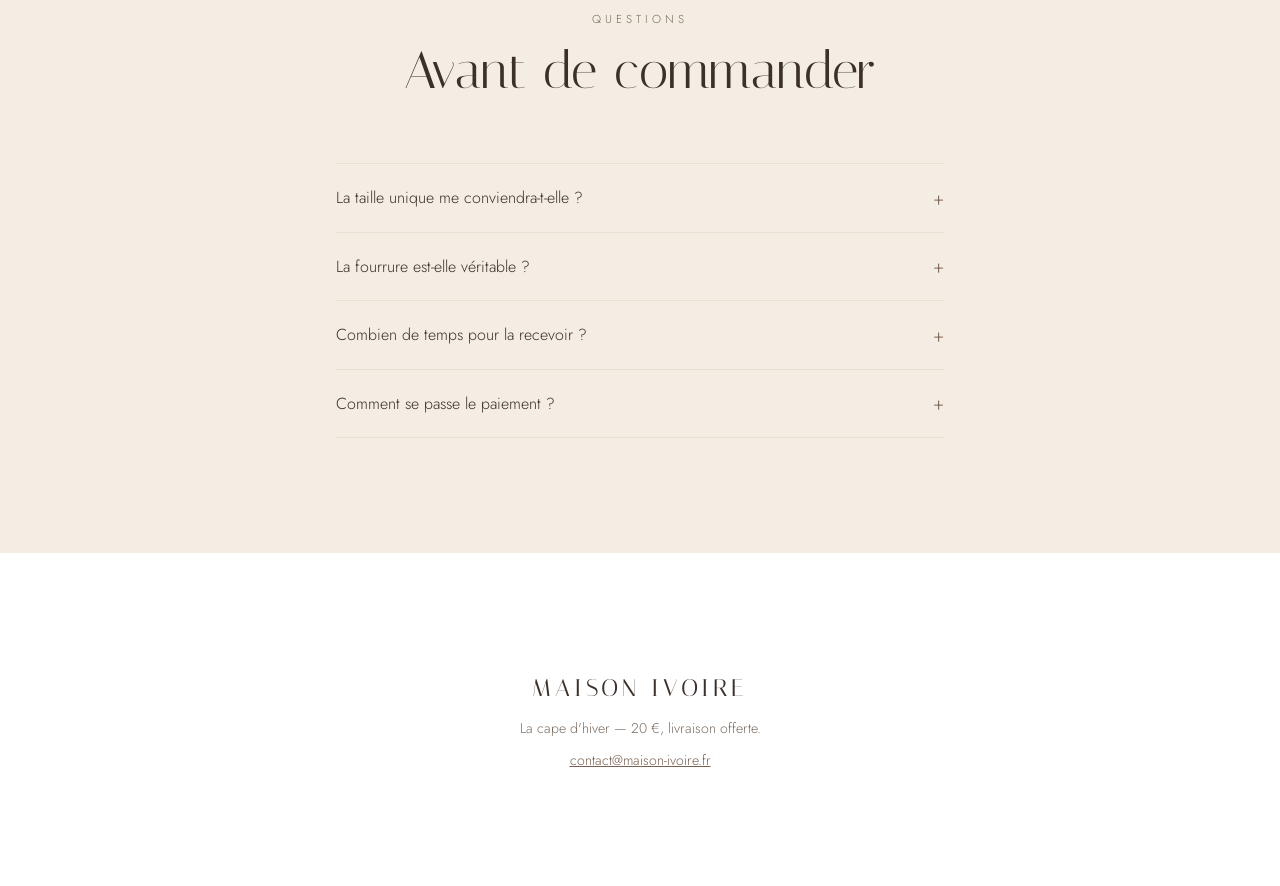
==== commit 14301258: "Site tout en blanc et beige, et une fiche produit par coloris La palette abandonne le noir : fond bl" ====
--- a/index.html
+++ b/index.html
@@ -52,30 +52,30 @@
     </div>
     <div class="grille">
       <article class="carte">
-        <figure><img src="assets/img/cape-moka.webp" alt="Cape moka portée dans la rue" loading="lazy" width="1296" height="1728"></figure>
+        <a href="cape-moka.html"><figure><img src="assets/img/cape-moka.webp" alt="Cape moka portée dans la rue" loading="lazy" width="1296" height="1728"></figure></a>
         <div class="carte__pied">
           <h3>Moka</h3>
           <p class="carte__desc">Le brun chaud, le plus facile à porter.</p>
           <p class="carte__prix">20&nbsp;€</p>
-          <a class="bouton bouton--fin" href="#commander" data-coloris="Moka">Choisir le moka</a>
+          <a class="bouton bouton--fin" href="cape-moka.html">Voir la fiche</a>
         </div>
       </article>
       <article class="carte">
-        <figure><img src="assets/img/cape-ivoire.webp" alt="Cape ivoire portée avec un col roulé et des mocassins" loading="lazy" width="1296" height="1728"></figure>
+        <a href="cape-ivoire.html"><figure><img src="assets/img/cape-ivoire.webp" alt="Cape ivoire portée avec un col roulé et des mocassins" loading="lazy" width="1296" height="1728"></figure></a>
         <div class="carte__pied">
           <h3>Ivoire</h3>
           <p class="carte__desc">Le blanc cassé, lumineux, très habillé.</p>
           <p class="carte__prix">20&nbsp;€</p>
-          <a class="bouton bouton--fin" href="#commander" data-coloris="Ivoire">Choisir l'ivoire</a>
+          <a class="bouton bouton--fin" href="cape-ivoire.html">Voir la fiche</a>
         </div>
       </article>
       <article class="carte">
-        <figure><img src="assets/img/cape-noir.jpg" alt="Cape noire portée avec des bottes hautes" loading="lazy" width="1296" height="1728"></figure>
+        <a href="cape-noir.html"><figure><img src="assets/img/cape-noir.jpg" alt="Cape noire portée avec des bottes hautes" loading="lazy" width="1296" height="1728"></figure></a>
         <div class="carte__pied">
           <h3>Noir</h3>
           <p class="carte__desc">Le classique du soir, celui qui va à tout.</p>
           <p class="carte__prix">20&nbsp;€</p>
-          <a class="bouton bouton--fin" href="#commander" data-coloris="Noir">Choisir le noir</a>
+          <a class="bouton bouton--fin" href="cape-noir.html">Voir la fiche</a>
         </div>
       </article>
     </div>
@@ -146,16 +146,16 @@
       </div>
 
       <div class="total">
-        <p class="total__ligne"><span>Sous-total</span><span id="sous-total">20,00&nbsp;€</span></p>
+        <p class="total__ligne"><span>Sous-total</span><span data-role="sous-total">20,00&nbsp;€</span></p>
         <p class="total__ligne"><span>Livraison</span><span class="offert">Offerte</span></p>
-        <p class="total__ligne total__ligne--fort"><span>Total</span><span id="total">20,00&nbsp;€</span></p>
+        <p class="total__ligne total__ligne--fort"><span>Total</span><span data-role="total">20,00&nbsp;€</span></p>
       </div>
 
       <button class="bouton bouton--plein" type="submit">Envoyer ma commande</button>
       <p class="mention">Si votre messagerie ne s'ouvre pas, le récapitulatif s'affiche ci-dessous : copiez-le et envoyez-le à <a href="mailto:contact@maison-ivoire.fr">contact@maison-ivoire.fr</a>.</p>
-      <div class="recap" id="recap" hidden>
+      <div class="recap" data-role="recap" hidden>
         <label for="recap-texte">Récapitulatif à copier</label>
-        <textarea id="recap-texte" rows="10" readonly></textarea>
+        <textarea id="recap-texte" data-role="recap-texte" rows="10" readonly></textarea>
       </div>
     </form>
   </section>
--- a/assets/css/style.css
+++ b/assets/css/style.css
@@ -1,23 +1,25 @@
 /* Maison Ivoire — feuille de style
-   Palette : ivoire / sable / greige / moka / espresso */
+   Palette : blanc / beige / sable / moka
+   Le site est volontairement clair : pas de version sombre. */
 
 :root {
-  --ivoire:    #FBF9F5;
-  --sable:     #F1EAE0;
-  --sable-fort:#E4D9CB;
-  --greige:    #C6BCAF;
+  --blanc:     #FFFFFF;
+  --ivoire:    #FCFAF7;
+  --beige:     #F4EDE3;
+  --sable:     #EADFD0;
+  --greige:    #CFC4B4;
   --moka:      #7A6151;
-  --moka-clair:#9C8271;
-  --espresso:  #362B24;
-
-  --fond:        var(--ivoire);
-  --fond-alt:    var(--sable);
-  --surface:     #FFFFFF;
+  --moka-fonce:#5B473A;
+  --espresso:  #3B302A;
+
+  --fond:        var(--blanc);
+  --fond-alt:    var(--beige);
+  --surface:     var(--blanc);
   --texte:       var(--espresso);
-  --texte-doux:  #6E6055;
-  --filet:       var(--sable-fort);
+  --texte-doux:  #7A6C60;
+  --filet:       var(--sable);
   --accent:      var(--moka);
-  --accent-texte:#FFFFFF;
+  --accent-texte:var(--blanc);
 
   --display: "Italiana", "Didot", "Times New Roman", serif;
   --corps: "Jost", "Avenir Next", "Helvetica Neue", Arial, sans-serif;
@@ -25,30 +27,6 @@
   --marge: clamp(1.25rem, 5vw, 5rem);
   --pile: clamp(3.5rem, 9vw, 8rem);
   --rythme: 1.6;
-}
-
-@media (prefers-color-scheme: dark) {
-  :root:not([data-theme="light"]) {
-    --fond:        #171310;
-    --fond-alt:    #201A16;
-    --surface:     #241D18;
-    --texte:       #F2EAE0;
-    --texte-doux:  #B8A896;
-    --filet:       #372C24;
-    --accent:      #C6A488;
-    --accent-texte:#1B1512;
-  }
-}
-
-:root[data-theme="dark"] {
-  --fond:        #171310;
-  --fond-alt:    #201A16;
-  --surface:     #241D18;
-  --texte:       #F2EAE0;
-  --texte-doux:  #B8A896;
-  --filet:       #372C24;
-  --accent:      #C6A488;
-  --accent-texte:#1B1512;
 }
 
 *, *::before, *::after { box-sizing: border-box; }
@@ -114,8 +92,9 @@
 /* ---------- bandeau + entête ---------- */
 
 .bandeau {
-  background: var(--espresso);
-  color: var(--ivoire);
+  background: var(--beige);
+  color: var(--espresso);
+  border-bottom: 1px solid var(--sable);
   text-align: center;
   padding: 0.7rem var(--marge);
   font-size: 0.7rem;
@@ -178,7 +157,7 @@
 }
 .bouton:hover { background: var(--accent); color: var(--accent-texte); }
 .bouton--plein { background: var(--accent); color: var(--accent-texte); }
-.bouton--plein:hover { background: var(--espresso); border-color: var(--espresso); color: var(--ivoire); }
+.bouton--plein:hover { background: var(--moka-fonce); border-color: var(--moka-fonce); color: var(--blanc); }
 .bouton--fin { padding: 0.8rem 1.6rem; font-size: 0.68rem; }
 
 /* ---------- hero ---------- */
@@ -246,7 +225,10 @@
   padding: 0 var(--marge);
   grid-template-columns: 1fr;
 }
-@media (min-width: 700px) { .grille { grid-template-columns: repeat(3, 1fr); } }
+@media (min-width: 700px) {
+  .grille { grid-template-columns: repeat(3, 1fr); }
+  .grille--paire { grid-template-columns: repeat(2, 1fr); max-width: 62rem; margin-inline: auto; }
+}
 
 .carte { display: flex; flex-direction: column; background: var(--surface); }
 .carte figure { margin: 0; overflow: hidden; }
@@ -317,7 +299,8 @@
 }
 @media (min-width: 640px) {
   .formulaire { grid-template-columns: 1fr 1fr; }
-  .champ--large, .champs-coloris, .total, .mention, .recap, .formulaire > .bouton { grid-column: 1 / -1; }
+  .champ--large, .champs-coloris, .total, .mention, .recap,
+  .formulaire > .bouton, .formulaire > .surtitre { grid-column: 1 / -1; }
   .champ--court { max-width: 10rem; }
 }
 
@@ -482,3 +465,110 @@
 .reveler { opacity: 0; transform: translateY(1.5rem); transition: opacity 0.9s ease, transform 0.9s cubic-bezier(0.2, 0.7, 0.2, 1); }
 .reveler.vu { opacity: 1; transform: none; }
 @media (prefers-reduced-motion: reduce) { .reveler { opacity: 1; transform: none; } }
+
+/* ---------- fiche produit ---------- */
+
+.fil {
+  display: flex;
+  flex-wrap: wrap;
+  gap: 0.5rem;
+  padding: 1.5rem var(--marge) 0;
+  font-size: 0.7rem;
+  letter-spacing: 0.18em;
+  text-transform: uppercase;
+  color: var(--texte-doux);
+}
+.fil a { text-decoration: none; }
+.fil a:hover { color: var(--accent); }
+.fil span[aria-current] { color: var(--texte); }
+
+.produit {
+  display: grid;
+  gap: clamp(2rem, 5vw, 4rem);
+  align-items: start;
+  padding: clamp(1.75rem, 4vw, 3.5rem) var(--marge) var(--pile);
+}
+@media (min-width: 900px) {
+  .produit { grid-template-columns: 6fr 5fr; }
+  .produit__visuel { position: sticky; top: 5.5rem; }
+}
+
+.produit__visuel { margin: 0; display: grid; gap: 0.75rem; }
+.produit__visuel img { width: 100%; aspect-ratio: 3 / 4; object-fit: cover; }
+.produit__legende {
+  font-size: 0.72rem;
+  letter-spacing: 0.16em;
+  text-transform: uppercase;
+  color: var(--texte-doux);
+}
+
+.produit__infos { display: grid; gap: 1.5rem; align-content: start; }
+.produit__infos h1 { font-size: clamp(2.4rem, 6vw, 3.6rem); }
+
+.produit__prix {
+  display: flex;
+  align-items: baseline;
+  gap: 1rem;
+  flex-wrap: wrap;
+  padding-bottom: 1.25rem;
+  border-bottom: 1px solid var(--filet);
+}
+
+.produit__texte { color: var(--texte-doux); max-width: 52ch; }
+
+.choix-coloris { display: grid; gap: 0.9rem; }
+.choix-coloris__titre {
+  font-size: 0.7rem;
+  letter-spacing: 0.2em;
+  text-transform: uppercase;
+  color: var(--texte-doux);
+}
+.choix-coloris__liste { display: flex; flex-wrap: wrap; gap: 0.75rem; list-style: none; margin: 0; padding: 0; }
+.choix-coloris__liste a,
+.choix-coloris__liste span {
+  display: inline-flex;
+  align-items: center;
+  gap: 0.6rem;
+  padding: 0.65rem 1.1rem;
+  border: 1px solid var(--filet);
+  font-size: 0.82rem;
+  text-decoration: none;
+  transition: border-color 0.25s ease;
+}
+.choix-coloris__liste a:hover { border-color: var(--greige); }
+.choix-coloris__liste [aria-current] { border-color: var(--accent); background: color-mix(in srgb, var(--accent) 8%, transparent); }
+
+.produit .formulaire {
+  max-width: none;
+  margin: 0;
+  gap: 1.2rem;
+  padding: clamp(1.5rem, 3vw, 2rem);
+  background: var(--fond-alt);
+}
+
+.replis { display: grid; }
+.replis details { border-top: 1px solid var(--filet); }
+.replis details:last-child { border-bottom: 1px solid var(--filet); }
+.replis summary {
+  cursor: pointer;
+  list-style: none;
+  padding: 1.05rem 0;
+  display: flex;
+  justify-content: space-between;
+  align-items: center;
+  gap: 1rem;
+  font-size: 0.78rem;
+  letter-spacing: 0.16em;
+  text-transform: uppercase;
+}
+.replis summary::-webkit-details-marker { display: none; }
+.replis summary::after { content: "+"; color: var(--accent); font-size: 1.1rem; letter-spacing: 0; }
+.replis details[open] summary::after { content: "–"; }
+.replis .fiche > div:first-child { border-top: 0; }
+.replis .fiche > div:last-child { border-bottom: 0; }
+.replis > details > p { padding: 0 0 1.15rem; color: var(--texte-doux); max-width: 60ch; }
+
+@media (min-width: 900px) {
+  .produit .formulaire { grid-template-columns: 1fr; }
+  .produit .formulaire .champ--court { max-width: 8rem; }
+}
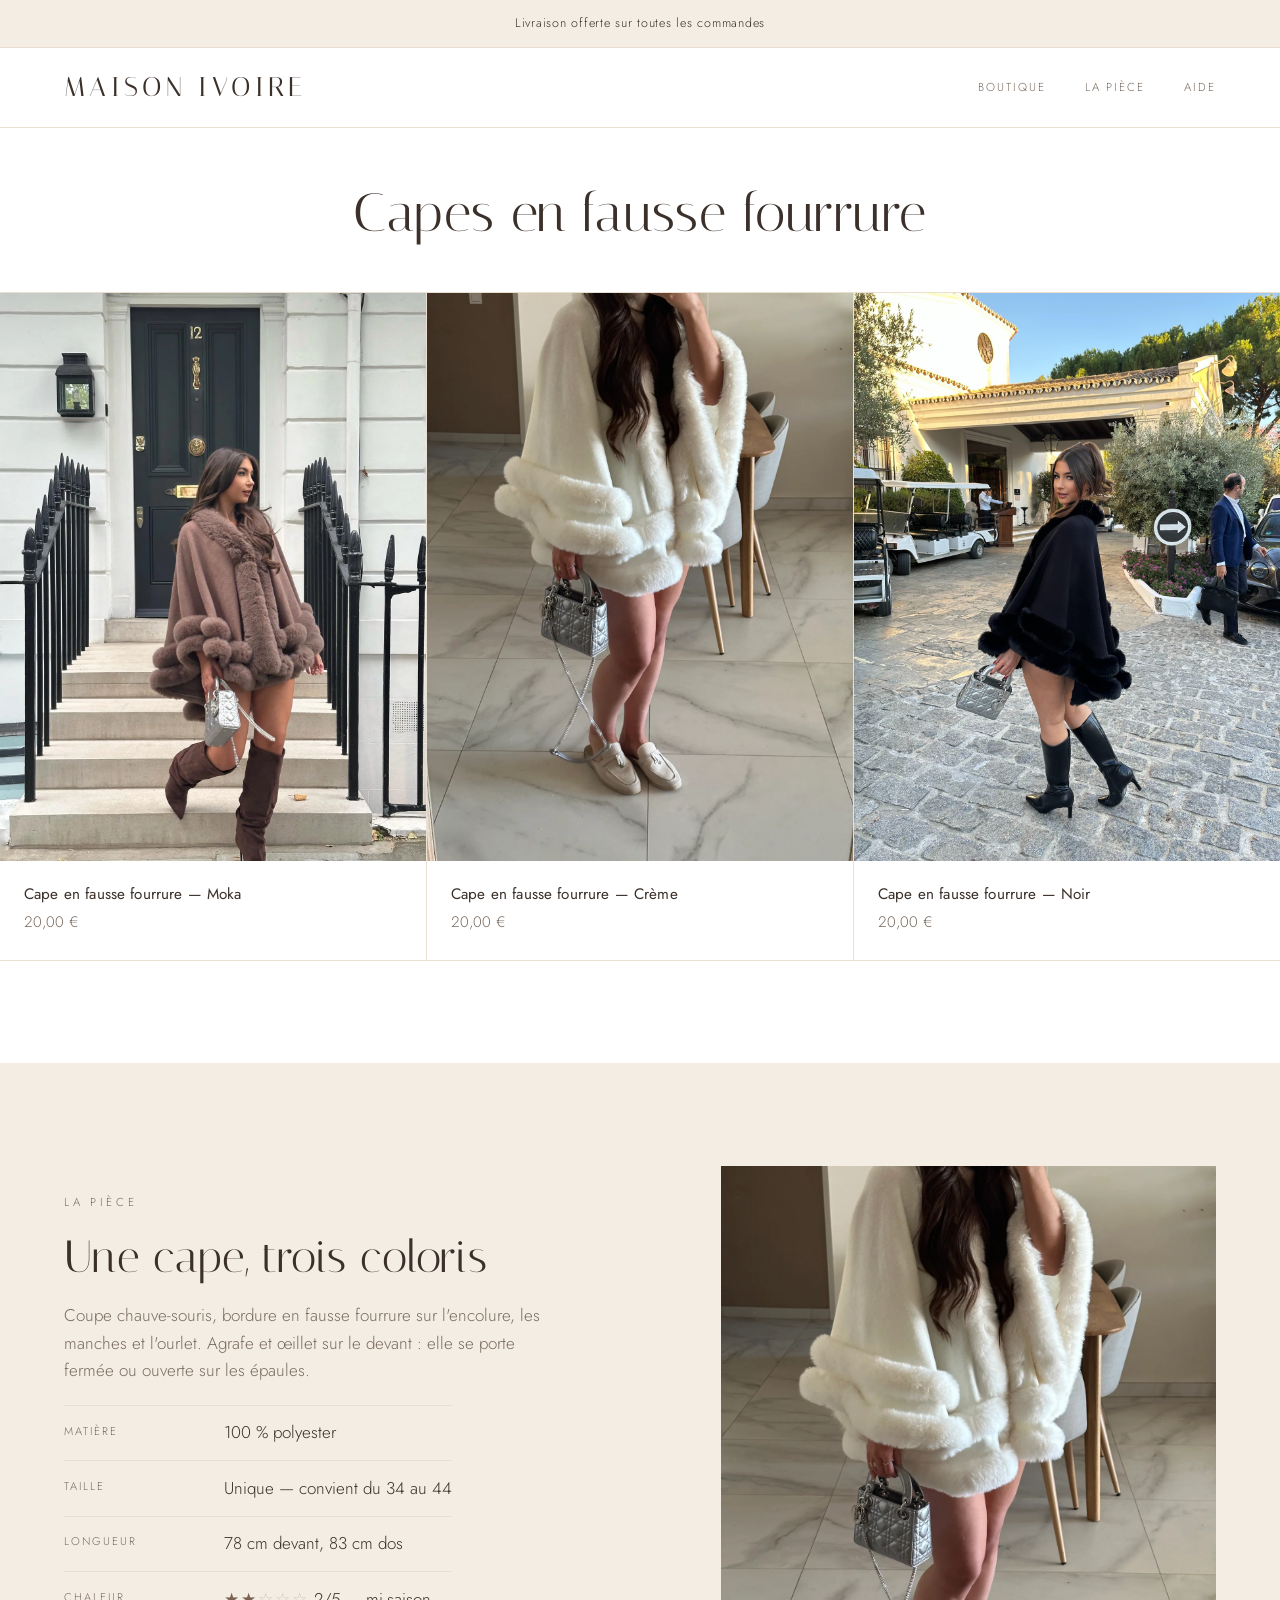
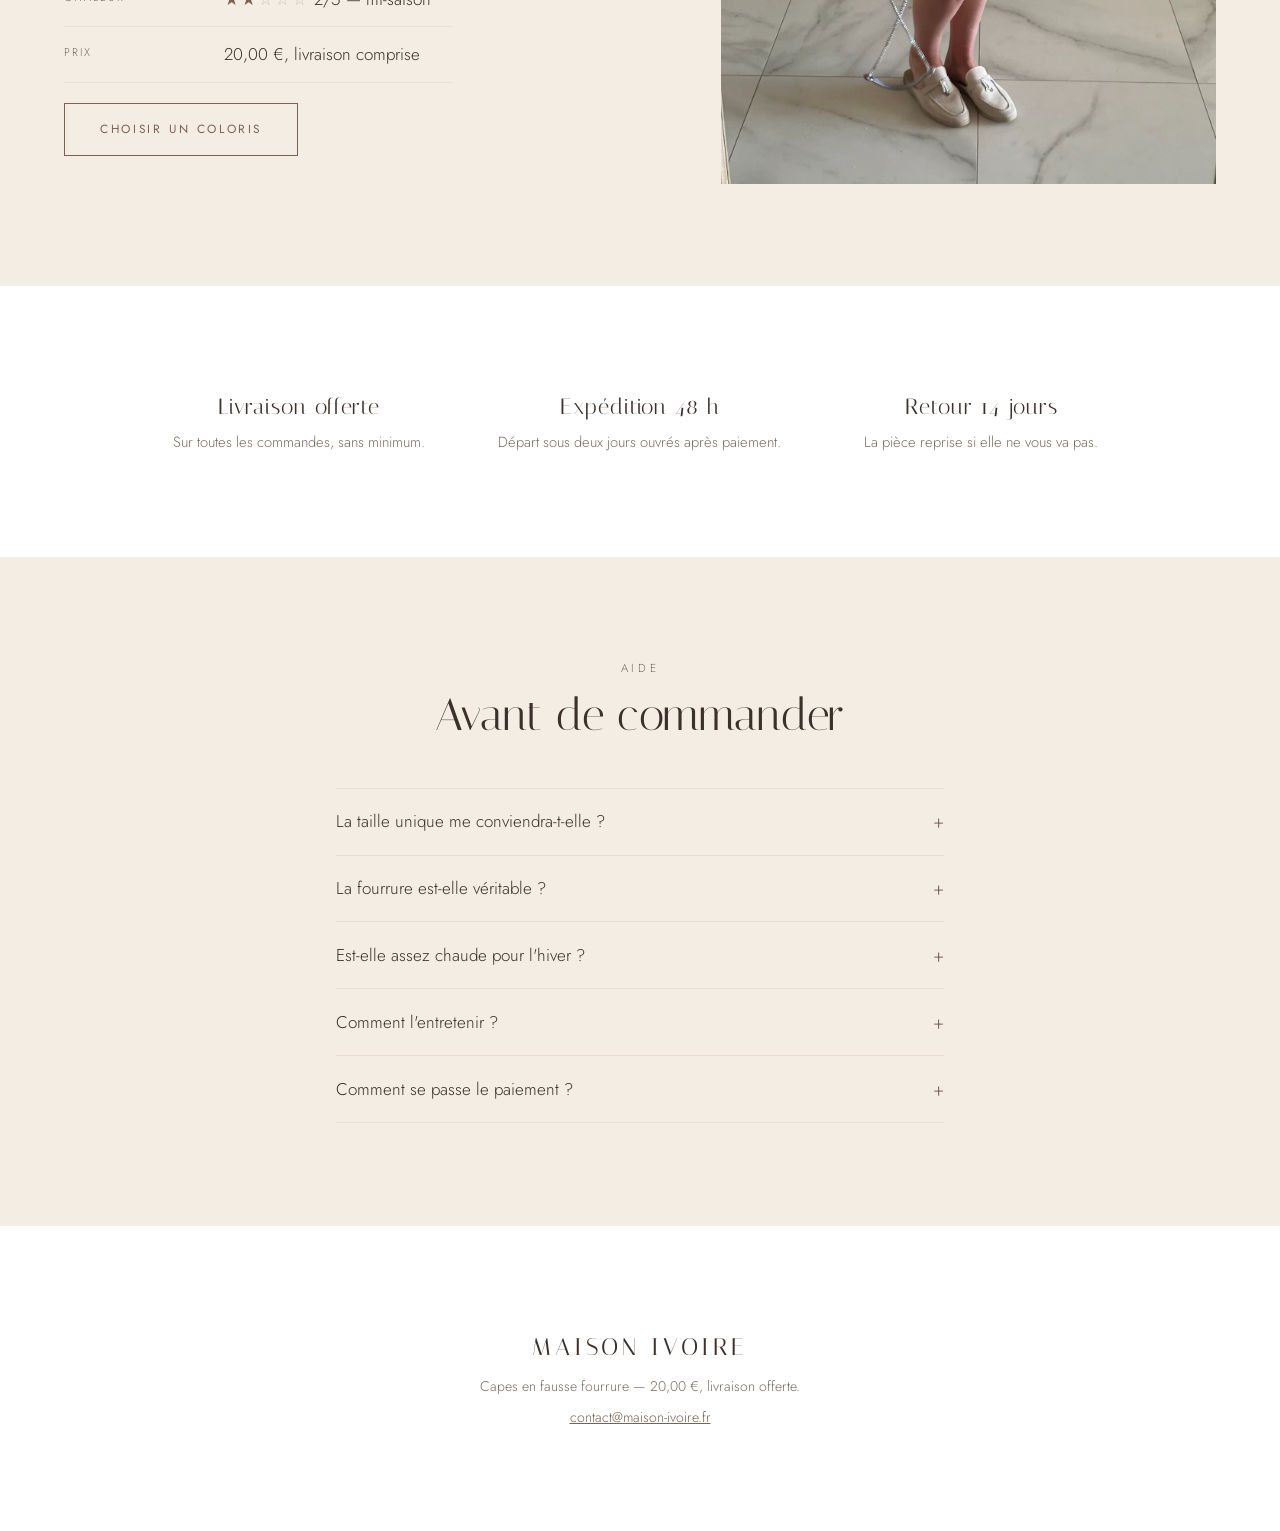
==== commit ffe3a94e: "Structure de boutique et caractéristiques réelles du produit L'accueil devient une vitrine : une gri" ====
--- a/index.html
+++ b/index.html
@@ -3,8 +3,8 @@
 <head>
 <meta charset="utf-8">
 <meta name="viewport" content="width=device-width, initial-scale=1">
-<title>Maison Ivoire — La Cape</title>
-<meta name="description" content="La cape d'hiver en maille et fourrure douce. Trois coloris, taille unique, 20 € — livraison offerte.">
+<title>Maison Ivoire — Capes en fausse fourrure</title>
+<meta name="description" content="La cape en fausse fourrure, coupe chauve-souris. Trois coloris, taille unique du 34 au 44, 20 € — livraison offerte.">
 <link rel="preconnect" href="https://fonts.googleapis.com">
 <link rel="preconnect" href="https://fonts.gstatic.com" crossorigin>
 <link rel="stylesheet" href="https://fonts.googleapis.com/css2?family=Italiana&family=Jost:wght@300;400;500&display=swap">
@@ -13,151 +13,67 @@
 <body>
 
 <div class="bandeau">
-  <p>Livraison offerte sur toutes les commandes · Expédition sous 48&nbsp;h</p>
+  <p>Livraison offerte sur toutes les commandes</p>
 </div>
 
 <header class="entete">
-  <a class="marque" href="#haut">Maison&nbsp;Ivoire</a>
+  <a class="marque" href="index.html">Maison&nbsp;Ivoire</a>
   <nav class="nav">
-    <a href="#coloris">Coloris</a>
-    <a href="#matiere">La pièce</a>
-    <a href="#commander">Commander</a>
+    <a href="#boutique">Boutique</a>
+    <a href="#la-piece">La pièce</a>
+    <a href="#questions">Aide</a>
   </nav>
 </header>
 
-<main id="haut">
+<main>
 
-  <section class="hero">
-    <div class="hero__texte">
-      <p class="surtitre">Collection automne · hiver</p>
-      <h1>La cape<br><em>bordée de fourrure</em></h1>
-      <p class="chapo">Une seule pièce, pensée pour tout l'hiver. Maille souple, fourrure synthétique dense, tombé ample qui se porte sur une robe comme sur un jean.</p>
-      <p class="prix-hero"><span class="prix">20&nbsp;€</span><span class="prix-note">Livraison offerte</span></p>
-      <a class="bouton" href="#commander">Commander</a>
-      <ul class="hero__points">
-        <li>Taille unique — du 34 au 44</li>
-        <li>Trois coloris : moka, ivoire, noir</li>
-        <li>Fourrure synthétique, sans matière animale</li>
-      </ul>
-    </div>
-    <figure class="hero__image">
-      <img src="assets/img/cape-moka.webp" alt="Cape moka bordée de fourrure, portée sur des bottes hautes en daim" width="1296" height="1728">
-    </figure>
-  </section>
+  <section class="boutique" id="boutique">
+    <h1 class="boutique__titre">Capes en fausse fourrure</h1>
 
-  <section class="coloris" id="coloris">
-    <div class="section-tete">
-      <p class="surtitre">Le choix</p>
-      <h2>Trois coloris, un seul prix</h2>
-    </div>
-    <div class="grille">
-      <article class="carte">
-        <a href="cape-moka.html"><figure><img src="assets/img/cape-moka.webp" alt="Cape moka portée dans la rue" loading="lazy" width="1296" height="1728"></figure></a>
-        <div class="carte__pied">
-          <h3>Moka</h3>
-          <p class="carte__desc">Le brun chaud, le plus facile à porter.</p>
-          <p class="carte__prix">20&nbsp;€</p>
-          <a class="bouton bouton--fin" href="cape-moka.html">Voir la fiche</a>
-        </div>
+    <div class="vitrine">
+      <article class="produit-vignette">
+        <a href="cape-moka.html">
+          <img src="assets/img/cape-moka.webp" alt="Cape en fausse fourrure coloris moka, portée avec des bottes hautes en daim" width="1296" height="1728">
+          <h2>Cape en fausse fourrure — Moka</h2>
+          <p class="produit-vignette__prix">20,00&nbsp;€</p>
+        </a>
       </article>
-      <article class="carte">
-        <a href="cape-ivoire.html"><figure><img src="assets/img/cape-ivoire.webp" alt="Cape ivoire portée avec un col roulé et des mocassins" loading="lazy" width="1296" height="1728"></figure></a>
-        <div class="carte__pied">
-          <h3>Ivoire</h3>
-          <p class="carte__desc">Le blanc cassé, lumineux, très habillé.</p>
-          <p class="carte__prix">20&nbsp;€</p>
-          <a class="bouton bouton--fin" href="cape-ivoire.html">Voir la fiche</a>
-        </div>
+
+      <article class="produit-vignette">
+        <a href="cape-ivoire.html">
+          <img src="assets/img/cape-ivoire.webp" alt="Cape en fausse fourrure coloris crème, portée avec un col roulé" width="1296" height="1728">
+          <h2>Cape en fausse fourrure — Crème</h2>
+          <p class="produit-vignette__prix">20,00&nbsp;€</p>
+        </a>
       </article>
-      <article class="carte">
-        <a href="cape-noir.html"><figure><img src="assets/img/cape-noir.jpg" alt="Cape noire portée avec des bottes hautes" loading="lazy" width="1296" height="1728"></figure></a>
-        <div class="carte__pied">
-          <h3>Noir</h3>
-          <p class="carte__desc">Le classique du soir, celui qui va à tout.</p>
-          <p class="carte__prix">20&nbsp;€</p>
-          <a class="bouton bouton--fin" href="cape-noir.html">Voir la fiche</a>
-        </div>
+
+      <article class="produit-vignette">
+        <a href="cape-noir.html">
+          <img src="assets/img/cape-noir.jpg" alt="Cape en fausse fourrure coloris noir, portée avec des bottes hautes" width="1296" height="1728">
+          <h2>Cape en fausse fourrure — Noir</h2>
+          <p class="produit-vignette__prix">20,00&nbsp;€</p>
+        </a>
       </article>
     </div>
   </section>
 
-  <section class="matiere" id="matiere">
-    <figure class="matiere__image">
-      <img src="assets/img/cape-ivoire.webp" alt="Détail de la fourrure sur la cape ivoire" loading="lazy" width="1296" height="1728">
+  <section class="la-piece" id="la-piece">
+    <div class="la-piece__texte">
+      <p class="surtitre">La pièce</p>
+      <h2>Une cape, trois coloris</h2>
+      <p class="chapo">Coupe chauve-souris, bordure en fausse fourrure sur l'encolure, les manches et l'ourlet. Agrafe et œillet sur le devant : elle se porte fermée ou ouverte sur les épaules.</p>
+      <dl class="fiche">
+        <div><dt>Matière</dt><dd>100&nbsp;% polyester</dd></div>
+        <div><dt>Taille</dt><dd>Unique — convient du 34 au 44</dd></div>
+        <div><dt>Longueur</dt><dd>78&nbsp;cm devant, 83&nbsp;cm dos</dd></div>
+        <div><dt>Chaleur</dt><dd><span class="etoiles" role="img" aria-label="2 sur 5">★★<span class="etoiles__vide">☆☆☆</span></span> 2/5 — mi-saison</dd></div>
+        <div><dt>Prix</dt><dd>20,00&nbsp;€, livraison comprise</dd></div>
+      </dl>
+      <a class="bouton" href="#boutique">Choisir un coloris</a>
+    </div>
+    <figure class="la-piece__image">
+      <img src="assets/img/cape-ivoire.webp" alt="Détail de la fausse fourrure sur la cape crème" loading="lazy" width="1296" height="1728">
     </figure>
-    <div class="matiere__texte">
-      <p class="surtitre">La pièce</p>
-      <h2>Ce que vous recevez</h2>
-      <dl class="fiche">
-        <div><dt>Matière</dt><dd>Maille douce, bordure en fourrure synthétique dense</dd></div>
-        <div><dt>Taille</dt><dd>Unique, coupe ample — convient du 34 au 44</dd></div>
-        <div><dt>Longueur</dt><dd>Mi-cuisse, manches évasées</dd></div>
-        <div><dt>Entretien</dt><dd>Nettoyage à sec, ne pas essorer</dd></div>
-        <div><dt>Prix</dt><dd>20&nbsp;€, livraison comprise</dd></div>
-      </dl>
-    </div>
-  </section>
-
-  <section class="commander" id="commander">
-    <div class="section-tete">
-      <p class="surtitre">Votre commande</p>
-      <h2>Commander la cape</h2>
-      <p class="chapo chapo--centre">Remplissez ce formulaire, il prépare l'e-mail de commande. Je vous réponds avec le lien de paiement et le suivi.</p>
-    </div>
-
-    <form class="formulaire" id="formulaire">
-      <fieldset class="champs-coloris">
-        <legend>Coloris</legend>
-        <div class="pastilles">
-          <label class="pastille"><input type="radio" name="coloris" value="Moka" checked><span class="puce puce--moka"></span><span class="pastille__nom">Moka</span></label>
-          <label class="pastille"><input type="radio" name="coloris" value="Ivoire"><span class="puce puce--ivoire"></span><span class="pastille__nom">Ivoire</span></label>
-          <label class="pastille"><input type="radio" name="coloris" value="Noir"><span class="puce puce--noir"></span><span class="pastille__nom">Noir</span></label>
-        </div>
-      </fieldset>
-
-      <div class="champ champ--court">
-        <label for="quantite">Quantité</label>
-        <input type="number" id="quantite" name="quantite" min="1" max="10" value="1" inputmode="numeric">
-      </div>
-
-      <div class="champ">
-        <label for="nom">Nom et prénom</label>
-        <input type="text" id="nom" name="nom" autocomplete="name" required>
-      </div>
-
-      <div class="champ">
-        <label for="email">E-mail</label>
-        <input type="email" id="email" name="email" autocomplete="email" required>
-      </div>
-
-      <div class="champ">
-        <label for="telephone">Téléphone</label>
-        <input type="tel" id="telephone" name="telephone" autocomplete="tel">
-      </div>
-
-      <div class="champ champ--large">
-        <label for="adresse">Adresse de livraison</label>
-        <textarea id="adresse" name="adresse" rows="3" autocomplete="street-address" required></textarea>
-      </div>
-
-      <div class="champ champ--large">
-        <label for="message">Message <span class="option">(facultatif)</span></label>
-        <textarea id="message" name="message" rows="2"></textarea>
-      </div>
-
-      <div class="total">
-        <p class="total__ligne"><span>Sous-total</span><span data-role="sous-total">20,00&nbsp;€</span></p>
-        <p class="total__ligne"><span>Livraison</span><span class="offert">Offerte</span></p>
-        <p class="total__ligne total__ligne--fort"><span>Total</span><span data-role="total">20,00&nbsp;€</span></p>
-      </div>
-
-      <button class="bouton bouton--plein" type="submit">Envoyer ma commande</button>
-      <p class="mention">Si votre messagerie ne s'ouvre pas, le récapitulatif s'affiche ci-dessous : copiez-le et envoyez-le à <a href="mailto:contact@maison-ivoire.fr">contact@maison-ivoire.fr</a>.</p>
-      <div class="recap" data-role="recap" hidden>
-        <label for="recap-texte">Récapitulatif à copier</label>
-        <textarea id="recap-texte" data-role="recap-texte" rows="10" readonly></textarea>
-      </div>
-    </form>
   </section>
 
   <section class="garanties">
@@ -168,15 +84,16 @@
     </ul>
   </section>
 
-  <section class="questions">
+  <section class="questions" id="questions">
     <div class="section-tete">
-      <p class="surtitre">Questions</p>
+      <p class="surtitre">Aide</p>
       <h2>Avant de commander</h2>
     </div>
     <div class="faq">
-      <details><summary>La taille unique me conviendra-t-elle&nbsp;?</summary><p>La coupe est ample et fermée par un pan croisé : elle tombe bien du 34 au 44. Au-delà, écrivez-moi avant de commander.</p></details>
-      <details><summary>La fourrure est-elle véritable&nbsp;?</summary><p>Non. La bordure est en fourrure synthétique, choisie pour sa densité et sa tenue dans le temps.</p></details>
-      <details><summary>Combien de temps pour la recevoir&nbsp;?</summary><p>Expédition sous 48&nbsp;h après paiement, puis 2 à 4 jours ouvrés de livraison.</p></details>
+      <details><summary>La taille unique me conviendra-t-elle&nbsp;?</summary><p>La coupe est ample et se ferme par une agrafe : elle tombe bien du 34 au 44. Le mannequin mesure 1,65&nbsp;m et fait du 34/36.</p></details>
+      <details><summary>La fourrure est-elle véritable&nbsp;?</summary><p>Non. La bordure est en fausse fourrure, 100&nbsp;% polyester, sans matière animale.</p></details>
+      <details><summary>Est-elle assez chaude pour l'hiver&nbsp;?</summary><p>Son indice de chaleur est de 2/5 : c'est une pièce de mi-saison, parfaite en automne et sur un pull en hiver. Ce n'est pas un manteau de grand froid.</p></details>
+      <details><summary>Comment l'entretenir&nbsp;?</summary><p>Nettoyage à sec uniquement. Ne pas essorer, ne pas repasser la fourrure, ranger sur un cintre large.</p></details>
       <details><summary>Comment se passe le paiement&nbsp;?</summary><p>Vous recevez un lien de paiement sécurisé par e-mail dès la commande confirmée.</p></details>
     </div>
   </section>
@@ -185,14 +102,9 @@
 
 <footer class="pied">
   <p class="marque marque--pied">Maison&nbsp;Ivoire</p>
-  <p>La cape d'hiver — 20&nbsp;€, livraison offerte.</p>
+  <p>Capes en fausse fourrure — 20,00&nbsp;€, livraison offerte.</p>
   <p><a href="mailto:contact@maison-ivoire.fr">contact@maison-ivoire.fr</a></p>
 </footer>
-
-<div class="barre-mobile">
-  <span class="barre-mobile__prix">20&nbsp;€ <em>livraison offerte</em></span>
-  <a class="bouton bouton--plein bouton--fin" href="#commander">Commander</a>
-</div>
 
 <script src="assets/js/main.js"></script>
 </body>
--- a/assets/css/style.css
+++ b/assets/css/style.css
@@ -4,7 +4,6 @@
 
 :root {
   --blanc:     #FFFFFF;
-  --ivoire:    #FCFAF7;
   --beige:     #F4EDE3;
   --sable:     #EADFD0;
   --greige:    #CFC4B4;
@@ -14,19 +13,16 @@
 
   --fond:        var(--blanc);
   --fond-alt:    var(--beige);
-  --surface:     var(--blanc);
   --texte:       var(--espresso);
   --texte-doux:  #7A6C60;
   --filet:       var(--sable);
   --accent:      var(--moka);
-  --accent-texte:var(--blanc);
 
   --display: "Italiana", "Didot", "Times New Roman", serif;
   --corps: "Jost", "Avenir Next", "Helvetica Neue", Arial, sans-serif;
 
   --marge: clamp(1.25rem, 5vw, 5rem);
-  --pile: clamp(3.5rem, 9vw, 8rem);
-  --rythme: 1.6;
+  --pile: clamp(3.5rem, 8vw, 7rem);
 }
 
 *, *::before, *::after { box-sizing: border-box; }
@@ -44,62 +40,47 @@
   font-family: var(--corps);
   font-weight: 300;
   font-size: clamp(1rem, 0.97rem + 0.15vw, 1.0625rem);
-  line-height: var(--rythme);
+  line-height: 1.6;
   -webkit-font-smoothing: antialiased;
 }
 
 img { max-width: 100%; height: auto; display: block; }
-
 a { color: inherit; }
-
-:focus-visible {
-  outline: 2px solid var(--accent);
-  outline-offset: 3px;
-}
+:focus-visible { outline: 2px solid var(--accent); outline-offset: 3px; }
 
 h1, h2, h3 {
   font-family: var(--display);
   font-weight: 400;
-  line-height: 1.08;
+  line-height: 1.1;
   text-wrap: balance;
   margin: 0;
   letter-spacing: 0.01em;
 }
-
-h1 { font-size: clamp(2.9rem, 8vw, 5.25rem); }
-h2 { font-size: clamp(2.1rem, 5vw, 3.25rem); }
-h3 { font-size: clamp(1.5rem, 3vw, 1.9rem); }
-
-h1 em { font-style: normal; color: var(--accent); }
+h1 { font-size: clamp(2.2rem, 5.5vw, 3.4rem); }
+h2 { font-size: clamp(1.9rem, 4.5vw, 2.8rem); }
+h3 { font-size: 1.15rem; }
 
 p { margin: 0; }
 
 .surtitre {
   font-size: 0.72rem;
-  letter-spacing: 0.34em;
-  text-transform: uppercase;
-  color: var(--texte-doux);
-  margin: 0;
-}
-
-.chapo {
-  max-width: 46ch;
-  color: var(--texte-doux);
-  font-size: 1.05rem;
-}
-.chapo--centre { margin-inline: auto; text-align: center; }
-
-/* ---------- bandeau + entête ---------- */
+  letter-spacing: 0.32em;
+  text-transform: uppercase;
+  color: var(--texte-doux);
+}
+
+.chapo { max-width: 48ch; color: var(--texte-doux); }
+
+/* ---------- bandeau, en-tête ---------- */
 
 .bandeau {
   background: var(--beige);
   color: var(--espresso);
   border-bottom: 1px solid var(--sable);
   text-align: center;
-  padding: 0.7rem var(--marge);
-  font-size: 0.7rem;
-  letter-spacing: 0.24em;
-  text-transform: uppercase;
+  padding: 0.85rem var(--marge);
+  font-size: 0.78rem;
+  letter-spacing: 0.06em;
 }
 
 .entete {
@@ -111,29 +92,23 @@
   justify-content: space-between;
   gap: 1.5rem;
   padding: 1.1rem var(--marge);
-  background: color-mix(in srgb, var(--fond) 88%, transparent);
+  background: color-mix(in srgb, var(--fond) 90%, transparent);
   backdrop-filter: blur(10px);
   border-bottom: 1px solid var(--filet);
 }
 
 .marque {
   font-family: var(--display);
-  font-size: clamp(1.35rem, 3vw, 1.7rem);
+  font-size: clamp(1.3rem, 3vw, 1.7rem);
   letter-spacing: 0.16em;
   text-transform: uppercase;
   text-decoration: none;
 }
 
-.nav {
-  display: flex;
-  gap: clamp(1rem, 3vw, 2.4rem);
-  font-size: 0.72rem;
-  letter-spacing: 0.2em;
-  text-transform: uppercase;
-}
+.nav { display: flex; gap: clamp(0.9rem, 3vw, 2.4rem); font-size: 0.72rem; letter-spacing: 0.18em; text-transform: uppercase; }
 .nav a { text-decoration: none; color: var(--texte-doux); transition: color 0.25s ease; }
 .nav a:hover { color: var(--accent); }
-@media (max-width: 640px) { .nav a:nth-child(2) { display: none; } }
+@media (max-width: 560px) { .nav a:nth-child(2) { display: none; } }
 
 /* ---------- boutons ---------- */
 
@@ -141,207 +116,250 @@
   display: inline-flex;
   align-items: center;
   justify-content: center;
-  gap: 0.6rem;
-  padding: 1rem 2.4rem;
+  padding: 1rem 2.2rem;
   border: 1px solid var(--accent);
   background: transparent;
   color: var(--accent);
   font-family: var(--corps);
   font-size: 0.74rem;
   font-weight: 400;
-  letter-spacing: 0.24em;
+  letter-spacing: 0.22em;
   text-transform: uppercase;
   text-decoration: none;
   cursor: pointer;
-  transition: background 0.3s ease, color 0.3s ease;
-}
-.bouton:hover { background: var(--accent); color: var(--accent-texte); }
-.bouton--plein { background: var(--accent); color: var(--accent-texte); }
-.bouton--plein:hover { background: var(--moka-fonce); border-color: var(--moka-fonce); color: var(--blanc); }
-.bouton--fin { padding: 0.8rem 1.6rem; font-size: 0.68rem; }
-
-/* ---------- hero ---------- */
-
-.hero {
-  display: grid;
-  gap: clamp(2rem, 5vw, 4rem);
-  align-items: center;
-  padding: clamp(2.5rem, 6vw, 5.5rem) var(--marge) var(--pile);
-}
-@media (min-width: 900px) {
-  .hero { grid-template-columns: 1fr 1fr; }
-}
-
-.hero__texte { display: flex; flex-direction: column; align-items: flex-start; gap: 1.5rem; }
-
-.prix-hero { display: flex; align-items: baseline; gap: 1rem; flex-wrap: wrap; }
-.prix { font-family: var(--display); font-size: clamp(2.4rem, 6vw, 3.4rem); line-height: 1; }
-.prix-note {
-  font-size: 0.7rem;
-  letter-spacing: 0.24em;
-  text-transform: uppercase;
-  color: var(--accent);
-  border-bottom: 1px solid currentColor;
-  padding-bottom: 0.2rem;
-}
-
-.hero__points {
-  list-style: none;
-  margin: 0.5rem 0 0;
-  padding: 0;
-  display: grid;
-  gap: 0.65rem;
-  font-size: 0.9rem;
-  color: var(--texte-doux);
-}
-.hero__points li { position: relative; padding-left: 1.5rem; }
-.hero__points li::before {
-  content: "";
-  position: absolute;
-  left: 0; top: 0.72em;
-  width: 0.7rem; height: 1px;
-  background: var(--greige);
-}
-
-.hero__image { margin: 0; overflow: hidden; }
-.hero__image img { width: 100%; object-fit: cover; aspect-ratio: 3 / 4; }
-
-/* ---------- sections ---------- */
-
-.section-tete {
-  display: grid;
-  gap: 0.9rem;
-  justify-items: center;
+  transition: background 0.3s ease, color 0.3s ease, border-color 0.3s ease;
+}
+.bouton:hover { background: var(--accent); color: var(--blanc); }
+.bouton--plein { background: var(--accent); color: var(--blanc); }
+.bouton--plein:hover { background: var(--moka-fonce); border-color: var(--moka-fonce); }
+.bouton--fin { padding: 0.8rem 1.5rem; font-size: 0.68rem; }
+
+/* ---------- vitrine ---------- */
+
+.boutique { padding: clamp(2rem, 5vw, 3.5rem) 0 var(--pile); }
+.boutique--autres { background: var(--fond-alt); padding-top: var(--pile); }
+
+.boutique__titre {
   text-align: center;
   padding: 0 var(--marge);
-  margin-bottom: clamp(2.5rem, 5vw, 4rem);
-}
-
-.coloris { background: var(--fond-alt); padding: var(--pile) 0; }
-
-.grille {
-  display: grid;
-  gap: clamp(1.5rem, 3vw, 2.5rem);
-  padding: 0 var(--marge);
-  grid-template-columns: 1fr;
-}
-@media (min-width: 700px) {
-  .grille { grid-template-columns: repeat(3, 1fr); }
-  .grille--paire { grid-template-columns: repeat(2, 1fr); max-width: 62rem; margin-inline: auto; }
-}
-
-.carte { display: flex; flex-direction: column; background: var(--surface); }
-.carte figure { margin: 0; overflow: hidden; }
-.carte figure img {
+  margin-bottom: clamp(1.75rem, 4vw, 3rem);
+}
+
+.vitrine {
+  display: grid;
+  grid-template-columns: repeat(2, 1fr);
+  gap: 1px;
+  background: var(--filet);
+  border-block: 1px solid var(--filet);
+}
+@media (min-width: 900px) { .vitrine { grid-template-columns: repeat(3, 1fr); } }
+.vitrine--paire { grid-template-columns: repeat(2, 1fr); }
+@media (min-width: 900px) { .vitrine--paire { grid-template-columns: repeat(2, 1fr); } }
+
+.produit-vignette { background: var(--fond); }
+.produit-vignette a {
+  display: grid;
+  gap: 0.35rem;
+  text-decoration: none;
+  padding-bottom: 1.6rem;
+}
+.produit-vignette img {
   width: 100%;
   aspect-ratio: 3 / 4;
   object-fit: cover;
-  transition: transform 0.7s cubic-bezier(0.2, 0.7, 0.2, 1);
-}
-.carte:hover figure img { transform: scale(1.04); }
-
-.carte__pied {
-  display: flex;
-  flex-direction: column;
-  align-items: flex-start;
+  margin-bottom: 1.1rem;
+  transition: opacity 0.4s ease;
+}
+.produit-vignette a:hover img { opacity: 0.86; }
+.produit-vignette h2,
+.produit-vignette h3 {
+  font-family: var(--corps);
+  font-size: 0.95rem;
+  font-weight: 400;
+  line-height: 1.35;
+  letter-spacing: 0.01em;
+  padding: 0 clamp(0.9rem, 2vw, 1.5rem);
+}
+.produit-vignette__prix {
+  color: var(--texte-doux);
+  font-size: 0.95rem;
+  font-variant-numeric: tabular-nums;
+  padding: 0 clamp(0.9rem, 2vw, 1.5rem);
+}
+
+/* ---------- la pièce ---------- */
+
+.la-piece {
+  display: grid;
+  gap: clamp(2rem, 5vw, 4.5rem);
+  align-items: center;
+  padding: var(--pile) var(--marge);
+  background: var(--fond-alt);
+}
+@media (min-width: 900px) { .la-piece { grid-template-columns: 6fr 5fr; } }
+
+.la-piece__texte { display: grid; gap: 1.3rem; justify-items: start; }
+.la-piece__image { margin: 0; overflow: hidden; }
+.la-piece__image img { width: 100%; aspect-ratio: 4 / 5; object-fit: cover; }
+
+/* ---------- fiche produit ---------- */
+
+.fil {
+  display: flex;
+  flex-wrap: wrap;
   gap: 0.5rem;
-  padding: 1.6rem 1.5rem 1.9rem;
-}
-.carte__desc { color: var(--texte-doux); font-size: 0.9rem; }
-.carte__prix { font-family: var(--display); font-size: 1.6rem; }
-.carte__pied .bouton { margin-top: 0.5rem; }
-
-/* ---------- matière ---------- */
-
-.matiere {
-  display: grid;
-  gap: clamp(2rem, 5vw, 4.5rem);
-  align-items: center;
-  padding: var(--pile) var(--marge);
-}
-@media (min-width: 900px) { .matiere { grid-template-columns: 5fr 6fr; } }
-
-.matiere__image { margin: 0; overflow: hidden; }
-.matiere__image img { width: 100%; aspect-ratio: 4 / 5; object-fit: cover; }
-
-.matiere__texte { display: grid; gap: 1.4rem; }
-
-.fiche { margin: 0; display: grid; gap: 0; }
+  padding: 1.5rem var(--marge) 0;
+  font-size: 0.7rem;
+  letter-spacing: 0.16em;
+  text-transform: uppercase;
+  color: var(--texte-doux);
+}
+.fil a { text-decoration: none; }
+.fil a:hover { color: var(--accent); }
+.fil span[aria-current] { color: var(--texte); }
+
+.produit {
+  display: grid;
+  gap: clamp(2rem, 5vw, 4rem);
+  align-items: start;
+  padding: clamp(1.5rem, 4vw, 3rem) var(--marge) var(--pile);
+}
+@media (min-width: 900px) {
+  .produit { grid-template-columns: 6fr 5fr; }
+  .produit__visuel { position: sticky; top: 5.5rem; }
+}
+
+.produit__visuel { margin: 0; display: grid; gap: 0.75rem; }
+.produit__visuel img { width: 100%; aspect-ratio: 3 / 4; object-fit: cover; }
+.produit__legende { font-size: 0.78rem; color: var(--texte-doux); }
+
+.produit__infos { display: grid; gap: 1.5rem; align-content: start; }
+
+.produit__prix {
+  display: flex;
+  align-items: baseline;
+  gap: 1rem;
+  flex-wrap: wrap;
+  padding-bottom: 1.25rem;
+  border-bottom: 1px solid var(--filet);
+}
+.prix { font-family: var(--display); font-size: clamp(2.1rem, 5vw, 2.8rem); line-height: 1; }
+.prix-note {
+  font-size: 0.7rem;
+  letter-spacing: 0.22em;
+  text-transform: uppercase;
+  color: var(--accent);
+}
+
+.choix-coloris { display: grid; gap: 0.8rem; }
+.choix-coloris__titre { font-size: 0.7rem; letter-spacing: 0.2em; text-transform: uppercase; color: var(--texte-doux); }
+.choix-coloris__liste { display: flex; flex-wrap: wrap; gap: 0.6rem; list-style: none; margin: 0; padding: 0; }
+.choix-coloris__liste a,
+.choix-coloris__liste span {
+  display: inline-flex;
+  align-items: center;
+  gap: 0.55rem;
+  padding: 0.6rem 1rem;
+  border: 1px solid var(--filet);
+  font-size: 0.85rem;
+  text-decoration: none;
+  transition: border-color 0.25s ease;
+}
+.choix-coloris__liste a:hover { border-color: var(--greige); }
+.choix-coloris__liste [aria-current] { border-color: var(--accent); background: color-mix(in srgb, var(--accent) 8%, transparent); }
+.puce { width: 1.05rem; height: 1.05rem; border-radius: 50%; border: 1px solid var(--greige); }
+.puce--moka { background: #8B7161; }
+.puce--ivoire { background: #F4EFE6; }
+.puce--noir { background: #201C1A; }
+
+/* ---------- descriptif ---------- */
+
+.descriptif { display: grid; gap: 1.4rem; color: var(--texte-doux); }
+.descriptif > p { max-width: 58ch; }
+
+.chaleur { display: flex; align-items: center; gap: 0.75rem; flex-wrap: wrap; }
+.chaleur__label { font-size: 0.7rem; letter-spacing: 0.2em; text-transform: uppercase; }
+.chaleur__note { font-size: 0.9rem; }
+.etoiles { color: var(--accent); letter-spacing: 0.12em; font-size: 1.05rem; }
+.etoiles__vide { color: var(--greige); }
+
+.points { list-style: none; margin: 0; padding: 0; display: grid; gap: 0.55rem; font-size: 0.95rem; }
+.points li { position: relative; padding-left: 1.4rem; }
+.points li::before {
+  content: "";
+  position: absolute;
+  left: 0.15rem; top: 0.65em;
+  width: 0.4rem; height: 0.4rem;
+  border: 1px solid var(--greige);
+  border-radius: 50%;
+}
+
+.fiche { margin: 0; display: grid; }
 .fiche > div {
   display: grid;
-  grid-template-columns: minmax(7rem, 10rem) 1fr;
+  grid-template-columns: minmax(6.5rem, 9rem) 1fr;
   gap: 1rem;
+  padding: 0.85rem 0;
+  border-top: 1px solid var(--filet);
+}
+.fiche > div:last-child { border-bottom: 1px solid var(--filet); }
+.fiche dt { font-size: 0.7rem; letter-spacing: 0.18em; text-transform: uppercase; color: var(--texte-doux); padding-top: 0.3em; }
+.fiche dd { margin: 0; color: var(--texte); }
+
+.repli { border-top: 1px solid var(--filet); border-bottom: 1px solid var(--filet); }
+.repli summary {
+  cursor: pointer;
+  list-style: none;
   padding: 1rem 0;
-  border-top: 1px solid var(--filet);
-}
-.fiche > div:last-child { border-bottom: 1px solid var(--filet); }
-.fiche dt {
-  font-size: 0.7rem;
-  letter-spacing: 0.2em;
-  text-transform: uppercase;
-  color: var(--texte-doux);
-  padding-top: 0.28em;
-}
-.fiche dd { margin: 0; }
-
-/* ---------- commande ---------- */
-
-.commander { background: var(--fond-alt); padding: var(--pile) 0; }
+  display: flex;
+  justify-content: space-between;
+  align-items: center;
+  gap: 1rem;
+  font-size: 0.76rem;
+  letter-spacing: 0.16em;
+  text-transform: uppercase;
+  color: var(--texte);
+}
+.repli summary::-webkit-details-marker { display: none; }
+.repli summary::after { content: "+"; color: var(--accent); font-size: 1.1rem; letter-spacing: 0; }
+.repli[open] summary::after { content: "–"; }
+.repli p { padding: 0 0 1.15rem; max-width: 60ch; }
+
+/* ---------- formulaire ---------- */
 
 .formulaire {
   display: grid;
-  gap: 1.4rem;
-  max-width: 46rem;
-  margin: 0 auto;
-  padding: clamp(1.75rem, 4vw, 3rem);
-  background: var(--surface);
+  gap: 1.2rem;
+  padding: clamp(1.4rem, 3vw, 2rem);
+  background: var(--fond-alt);
   border: 1px solid var(--filet);
 }
-@media (min-width: 640px) {
+@media (min-width: 640px) and (max-width: 899px) {
   .formulaire { grid-template-columns: 1fr 1fr; }
-  .champ--large, .champs-coloris, .total, .mention, .recap,
-  .formulaire > .bouton, .formulaire > .surtitre { grid-column: 1 / -1; }
-  .champ--court { max-width: 10rem; }
-}
-
-.champs-coloris { border: 0; margin: 0; padding: 0; }
-.champs-coloris legend,
-.champ label {
+  .formulaire > .champ--large,
+  .formulaire > .total,
+  .formulaire > .mention,
+  .formulaire > .recap,
+  .formulaire > .bouton { grid-column: 1 / -1; }
+}
+.champ--court { max-width: 8rem; }
+
+.champ label,
+.recap label {
   display: block;
   font-size: 0.7rem;
   letter-spacing: 0.2em;
   text-transform: uppercase;
   color: var(--texte-doux);
-  margin-bottom: 0.6rem;
-  padding: 0;
+  margin-bottom: 0.55rem;
 }
 .option { text-transform: none; letter-spacing: 0.04em; }
 
-.pastilles { display: flex; flex-wrap: wrap; gap: 0.75rem; }
-.pastille {
-  display: inline-flex;
-  align-items: center;
-  gap: 0.6rem;
-  padding: 0.65rem 1.1rem;
+.champ input, .champ textarea, .recap textarea {
+  width: 100%;
+  padding: 0.8rem 1rem;
   border: 1px solid var(--filet);
-  cursor: pointer;
-  font-size: 0.82rem;
-  transition: border-color 0.25s ease, background 0.25s ease;
-}
-.pastille input { position: absolute; opacity: 0; width: 0; height: 0; }
-.pastille:has(input:checked) { border-color: var(--accent); background: color-mix(in srgb, var(--accent) 8%, transparent); }
-.pastille:has(input:focus-visible) { outline: 2px solid var(--accent); outline-offset: 2px; }
-.puce { width: 1.1rem; height: 1.1rem; border-radius: 50%; border: 1px solid var(--greige); }
-.puce--moka { background: #8B7161; }
-.puce--ivoire { background: #F4EFE6; }
-.puce--noir { background: #201C1A; }
-
-.champ { display: block; }
-.champ input, .champ textarea {
-  width: 100%;
-  padding: 0.85rem 1rem;
-  border: 1px solid var(--filet);
-  background: var(--fond);
+  background: var(--blanc);
   color: var(--texte);
   font-family: var(--corps);
   font-size: 1rem;
@@ -352,32 +370,21 @@
 
 .total {
   display: grid;
-  gap: 0.5rem;
-  padding: 1.25rem 0;
+  gap: 0.45rem;
+  padding: 1.1rem 0;
   border-top: 1px solid var(--filet);
   border-bottom: 1px solid var(--filet);
   font-variant-numeric: tabular-nums;
 }
 .total__ligne { display: flex; justify-content: space-between; gap: 1rem; color: var(--texte-doux); font-size: 0.92rem; }
-.total__ligne--fort { color: var(--texte); font-size: 1.15rem; }
-.total__ligne--fort span:last-child { font-family: var(--display); font-size: 1.5rem; }
+.total__ligne--fort { color: var(--texte); align-items: baseline; }
+.total__ligne--fort span:last-child { font-family: var(--display); font-size: 1.45rem; }
 .offert { color: var(--accent); letter-spacing: 0.1em; text-transform: uppercase; font-size: 0.75rem; }
 
 .mention { font-size: 0.82rem; color: var(--texte-doux); }
 .mention a { color: var(--accent); }
 
-.recap label { display: block; font-size: 0.7rem; letter-spacing: 0.2em; text-transform: uppercase; color: var(--texte-doux); margin-bottom: 0.6rem; }
-.recap textarea {
-  width: 100%;
-  padding: 1rem;
-  border: 1px solid var(--filet);
-  background: var(--fond);
-  color: var(--texte);
-  font-family: var(--corps);
-  font-size: 0.9rem;
-}
-
-/* ---------- garanties ---------- */
+/* ---------- garanties, questions, pied ---------- */
 
 .garanties { padding: var(--pile) var(--marge); }
 .garanties ul {
@@ -390,16 +397,23 @@
   text-align: center;
 }
 @media (min-width: 700px) { .garanties ul { grid-template-columns: repeat(3, 1fr); } }
-.garanties li { display: grid; gap: 0.5rem; color: var(--texte-doux); font-size: 0.92rem; }
+.garanties li { display: grid; gap: 0.4rem; color: var(--texte-doux); font-size: 0.92rem; }
 .garanties strong {
   font-family: var(--display);
   font-weight: 400;
-  font-size: 1.45rem;
+  font-size: 1.4rem;
   color: var(--texte);
   letter-spacing: 0.04em;
 }
 
-/* ---------- questions ---------- */
+.section-tete {
+  display: grid;
+  gap: 0.8rem;
+  justify-items: center;
+  text-align: center;
+  padding: 0 var(--marge);
+  margin-bottom: clamp(2rem, 4vw, 3rem);
+}
 
 .questions { background: var(--fond-alt); padding: var(--pile) 0; }
 .faq { max-width: 46rem; margin: 0 auto; padding: 0 var(--marge); }
@@ -407,9 +421,8 @@
 .faq details:last-child { border-bottom: 1px solid var(--filet); }
 .faq summary {
   cursor: pointer;
-  padding: 1.15rem 0;
+  padding: 1.1rem 0;
   list-style: none;
-  font-size: 1rem;
   display: flex;
   justify-content: space-between;
   align-items: center;
@@ -420,11 +433,9 @@
 .faq details[open] summary::after { content: "–"; }
 .faq p { padding: 0 0 1.15rem; color: var(--texte-doux); max-width: 60ch; }
 
-/* ---------- pied ---------- */
-
 .pied {
   display: grid;
-  gap: 0.6rem;
+  gap: 0.55rem;
   justify-items: center;
   text-align: center;
   padding: var(--pile) var(--marge) calc(var(--pile) + 4.5rem);
@@ -444,17 +455,17 @@
   align-items: center;
   justify-content: space-between;
   gap: 1rem;
-  padding: 0.75rem var(--marge);
-  background: color-mix(in srgb, var(--fond) 94%, transparent);
+  padding: 0.7rem var(--marge);
+  background: color-mix(in srgb, var(--fond) 95%, transparent);
   backdrop-filter: blur(10px);
   border-top: 1px solid var(--filet);
 }
-.barre-mobile__prix { font-family: var(--display); font-size: 1.4rem; display: flex; align-items: baseline; gap: 0.6rem; }
+.barre-mobile__prix { font-family: var(--display); font-size: 1.35rem; display: flex; align-items: baseline; gap: 0.55rem; }
 .barre-mobile__prix em {
   font-family: var(--corps);
   font-style: normal;
-  font-size: 0.66rem;
-  letter-spacing: 0.18em;
+  font-size: 0.64rem;
+  letter-spacing: 0.16em;
   text-transform: uppercase;
   color: var(--texte-doux);
 }
@@ -462,113 +473,9 @@
 
 /* ---------- révélation au défilement ---------- */
 
-.reveler { opacity: 0; transform: translateY(1.5rem); transition: opacity 0.9s ease, transform 0.9s cubic-bezier(0.2, 0.7, 0.2, 1); }
+.reveler { opacity: 0; transform: translateY(1.25rem); transition: opacity 0.8s ease, transform 0.8s cubic-bezier(0.2, 0.7, 0.2, 1); }
 .reveler.vu { opacity: 1; transform: none; }
 @media (prefers-reduced-motion: reduce) { .reveler { opacity: 1; transform: none; } }
 
-/* ---------- fiche produit ---------- */
-
-.fil {
-  display: flex;
-  flex-wrap: wrap;
-  gap: 0.5rem;
-  padding: 1.5rem var(--marge) 0;
-  font-size: 0.7rem;
-  letter-spacing: 0.18em;
-  text-transform: uppercase;
-  color: var(--texte-doux);
-}
-.fil a { text-decoration: none; }
-.fil a:hover { color: var(--accent); }
-.fil span[aria-current] { color: var(--texte); }
-
-.produit {
-  display: grid;
-  gap: clamp(2rem, 5vw, 4rem);
-  align-items: start;
-  padding: clamp(1.75rem, 4vw, 3.5rem) var(--marge) var(--pile);
-}
-@media (min-width: 900px) {
-  .produit { grid-template-columns: 6fr 5fr; }
-  .produit__visuel { position: sticky; top: 5.5rem; }
-}
-
-.produit__visuel { margin: 0; display: grid; gap: 0.75rem; }
-.produit__visuel img { width: 100%; aspect-ratio: 3 / 4; object-fit: cover; }
-.produit__legende {
-  font-size: 0.72rem;
-  letter-spacing: 0.16em;
-  text-transform: uppercase;
-  color: var(--texte-doux);
-}
-
-.produit__infos { display: grid; gap: 1.5rem; align-content: start; }
-.produit__infos h1 { font-size: clamp(2.4rem, 6vw, 3.6rem); }
-
-.produit__prix {
-  display: flex;
-  align-items: baseline;
-  gap: 1rem;
-  flex-wrap: wrap;
-  padding-bottom: 1.25rem;
-  border-bottom: 1px solid var(--filet);
-}
-
-.produit__texte { color: var(--texte-doux); max-width: 52ch; }
-
-.choix-coloris { display: grid; gap: 0.9rem; }
-.choix-coloris__titre {
-  font-size: 0.7rem;
-  letter-spacing: 0.2em;
-  text-transform: uppercase;
-  color: var(--texte-doux);
-}
-.choix-coloris__liste { display: flex; flex-wrap: wrap; gap: 0.75rem; list-style: none; margin: 0; padding: 0; }
-.choix-coloris__liste a,
-.choix-coloris__liste span {
-  display: inline-flex;
-  align-items: center;
-  gap: 0.6rem;
-  padding: 0.65rem 1.1rem;
-  border: 1px solid var(--filet);
-  font-size: 0.82rem;
-  text-decoration: none;
-  transition: border-color 0.25s ease;
-}
-.choix-coloris__liste a:hover { border-color: var(--greige); }
-.choix-coloris__liste [aria-current] { border-color: var(--accent); background: color-mix(in srgb, var(--accent) 8%, transparent); }
-
-.produit .formulaire {
-  max-width: none;
-  margin: 0;
-  gap: 1.2rem;
-  padding: clamp(1.5rem, 3vw, 2rem);
-  background: var(--fond-alt);
-}
-
-.replis { display: grid; }
-.replis details { border-top: 1px solid var(--filet); }
-.replis details:last-child { border-bottom: 1px solid var(--filet); }
-.replis summary {
-  cursor: pointer;
-  list-style: none;
-  padding: 1.05rem 0;
-  display: flex;
-  justify-content: space-between;
-  align-items: center;
-  gap: 1rem;
-  font-size: 0.78rem;
-  letter-spacing: 0.16em;
-  text-transform: uppercase;
-}
-.replis summary::-webkit-details-marker { display: none; }
-.replis summary::after { content: "+"; color: var(--accent); font-size: 1.1rem; letter-spacing: 0; }
-.replis details[open] summary::after { content: "–"; }
-.replis .fiche > div:first-child { border-top: 0; }
-.replis .fiche > div:last-child { border-bottom: 0; }
-.replis > details > p { padding: 0 0 1.15rem; color: var(--texte-doux); max-width: 60ch; }
-
-@media (min-width: 900px) {
-  .produit .formulaire { grid-template-columns: 1fr; }
-  .produit .formulaire .champ--court { max-width: 8rem; }
-}
+/* navigation en un seul fichier (voir build_artifact.py) */
+.page[hidden] { display: none; }
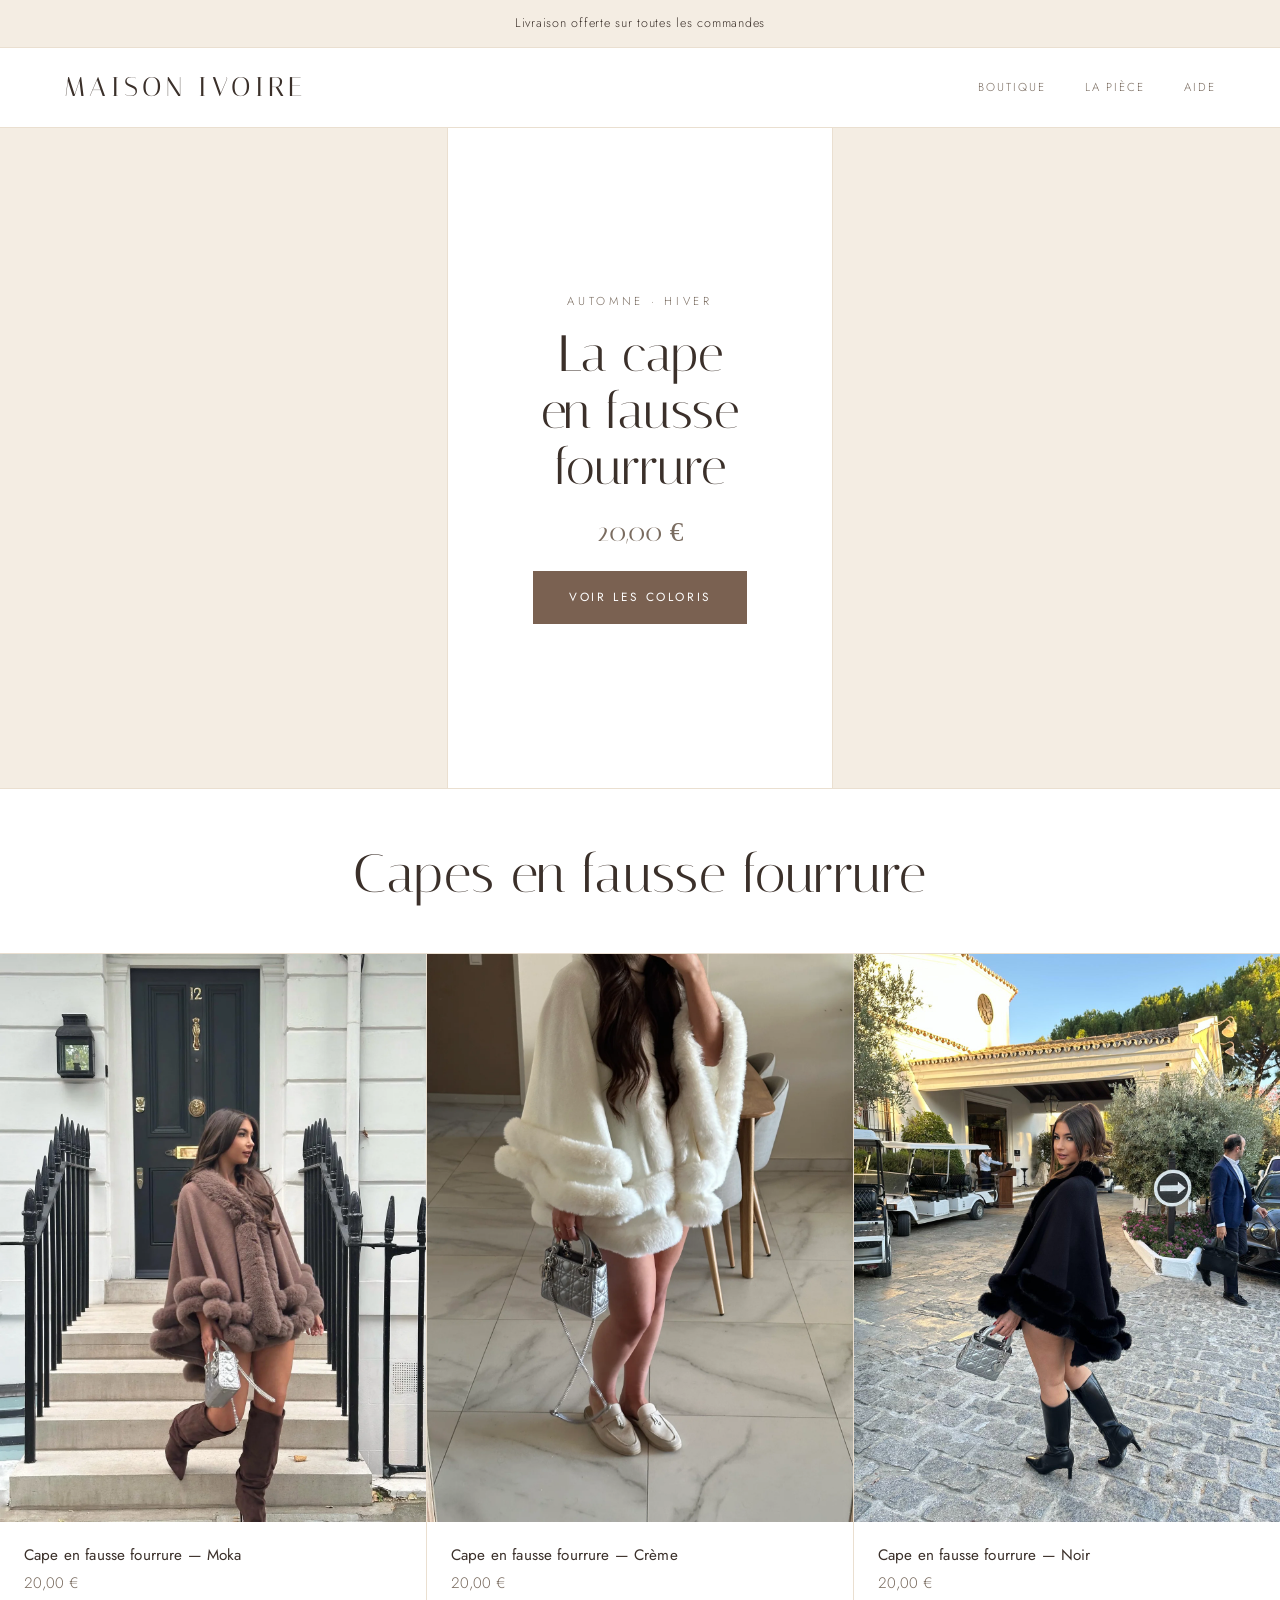
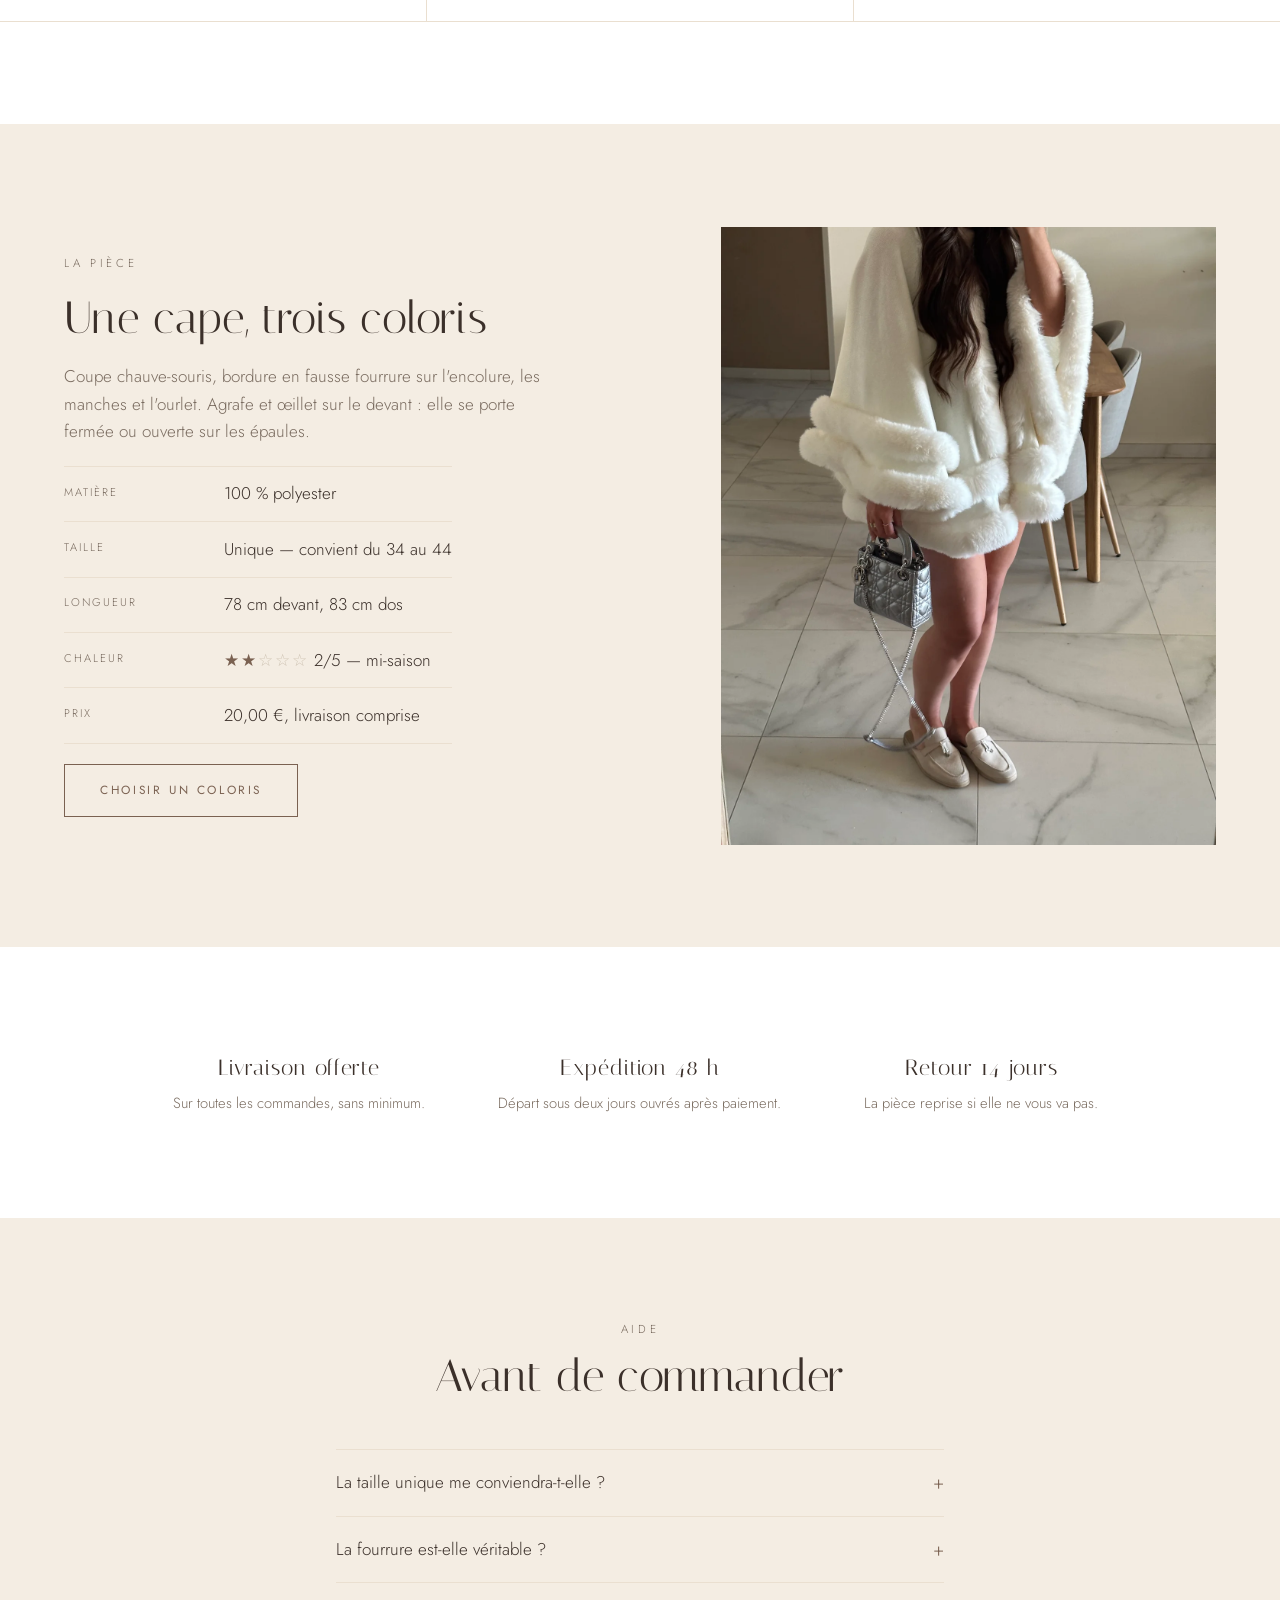
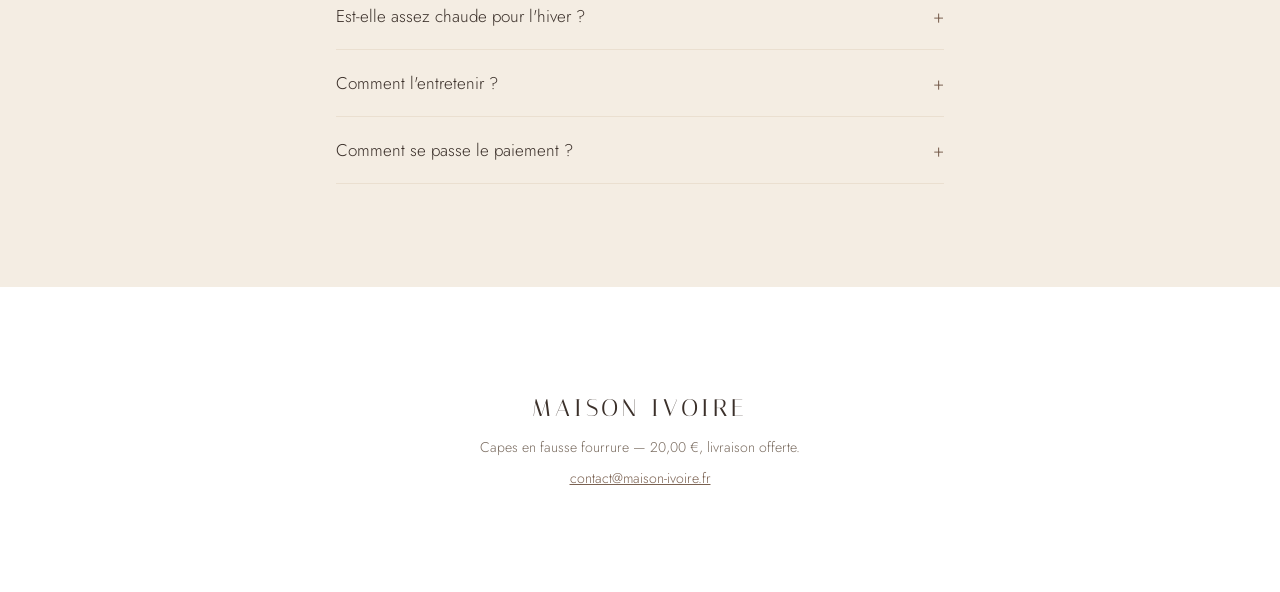
==== commit 9edc872f: "Ouverture en vidéo, grille sans trou, offre de livraison datée Deux vidéos verticales encadrent le n" ====
--- a/index.html
+++ b/index.html
@@ -13,7 +13,7 @@
 <body>
 
 <div class="bandeau">
-  <p>Livraison offerte sur toutes les commandes</p>
+  <p><span data-role="offre">Livraison offerte pendant une semaine</span><span class="bandeau__compte" data-role="compte"></span></p>
 </div>
 
 <header class="entete">
@@ -26,6 +26,25 @@
 </header>
 
 <main>
+
+  <section class="ouverture">
+    <div class="ouverture__film">
+      <video src="assets/video/defile-1.mp4" autoplay muted loop playsinline preload="metadata"
+             width="720" height="1280" aria-label="La cape portée dans la rue"></video>
+    </div>
+
+    <div class="ouverture__mot">
+      <p class="surtitre">Automne · hiver</p>
+      <p class="ouverture__phrase">La cape en fausse fourrure</p>
+      <p class="ouverture__prix">20,00&nbsp;€</p>
+      <a class="bouton bouton--plein" href="#boutique">Voir les coloris</a>
+    </div>
+
+    <div class="ouverture__film ouverture__film--second">
+      <video src="assets/video/defile-2.mp4" autoplay muted loop playsinline preload="metadata"
+             width="576" height="1024" aria-label="Les trois coloris de la cape"></video>
+    </div>
+  </section>
 
   <section class="boutique" id="boutique">
     <h1 class="boutique__titre">Capes en fausse fourrure</h1>
--- a/assets/css/style.css
+++ b/assets/css/style.css
@@ -479,3 +479,71 @@
 
 /* navigation en un seul fichier (voir build_artifact.py) */
 .page[hidden] { display: none; }
+
+/* ---------- bandeau : compte à rebours ---------- */
+
+.bandeau__compte {
+  color: var(--moka);
+  letter-spacing: 0.14em;
+  text-transform: uppercase;
+  font-size: 0.7rem;
+  white-space: nowrap;
+}
+.bandeau__compte:not(:empty)::before { content: "· "; color: var(--greige); }
+
+/* ---------- ouverture en vidéo ---------- */
+
+.ouverture {
+  display: grid;
+  grid-template-columns: 1fr 1fr;
+  gap: 1px;
+  background: var(--filet);
+  border-bottom: 1px solid var(--filet);
+}
+
+.ouverture__film { order: 1; background: var(--fond-alt); overflow: hidden; }
+.ouverture__film video {
+  display: block;
+  width: 100%;
+  height: min(56vh, 500px);
+  object-fit: cover;
+}
+
+.ouverture__mot {
+  order: 2;
+  grid-column: 1 / -1;
+  background: var(--fond);
+  display: grid;
+  gap: 1rem;
+  justify-items: center;
+  align-content: center;
+  text-align: center;
+  padding: clamp(2rem, 6vw, 3.5rem) var(--marge);
+}
+.ouverture__phrase {
+  font-family: var(--display);
+  font-size: clamp(2.1rem, 5.5vw, 3.2rem);
+  line-height: 1.1;
+  text-wrap: balance;
+  max-width: 14ch;
+}
+.ouverture__prix { font-family: var(--display); font-size: 1.7rem; color: var(--texte-doux); }
+
+@media (min-width: 900px) {
+  .ouverture { grid-template-columns: 1fr minmax(19rem, 24rem) 1fr; }
+  .ouverture__mot { grid-column: auto; padding-block: clamp(3rem, 6vw, 5rem); }
+  .ouverture__film--second { order: 3; }
+  .ouverture__film video { height: min(78vh, 660px); }
+}
+
+/* ---------- vitrine : la dernière vignette comble la ligne ---------- */
+
+@media (max-width: 899px) {
+  .vitrine > .produit-vignette:last-child:nth-child(odd) { grid-column: 1 / -1; }
+  .vitrine > .produit-vignette:last-child:nth-child(odd) img { aspect-ratio: 4 / 5; }
+  .vitrine > .produit-vignette:last-child:nth-child(odd) h2,
+  .vitrine > .produit-vignette:last-child:nth-child(odd) h3,
+  .vitrine > .produit-vignette:last-child:nth-child(odd) .produit-vignette__prix {
+    padding-inline: clamp(0.9rem, 4vw, 2rem);
+  }
+}
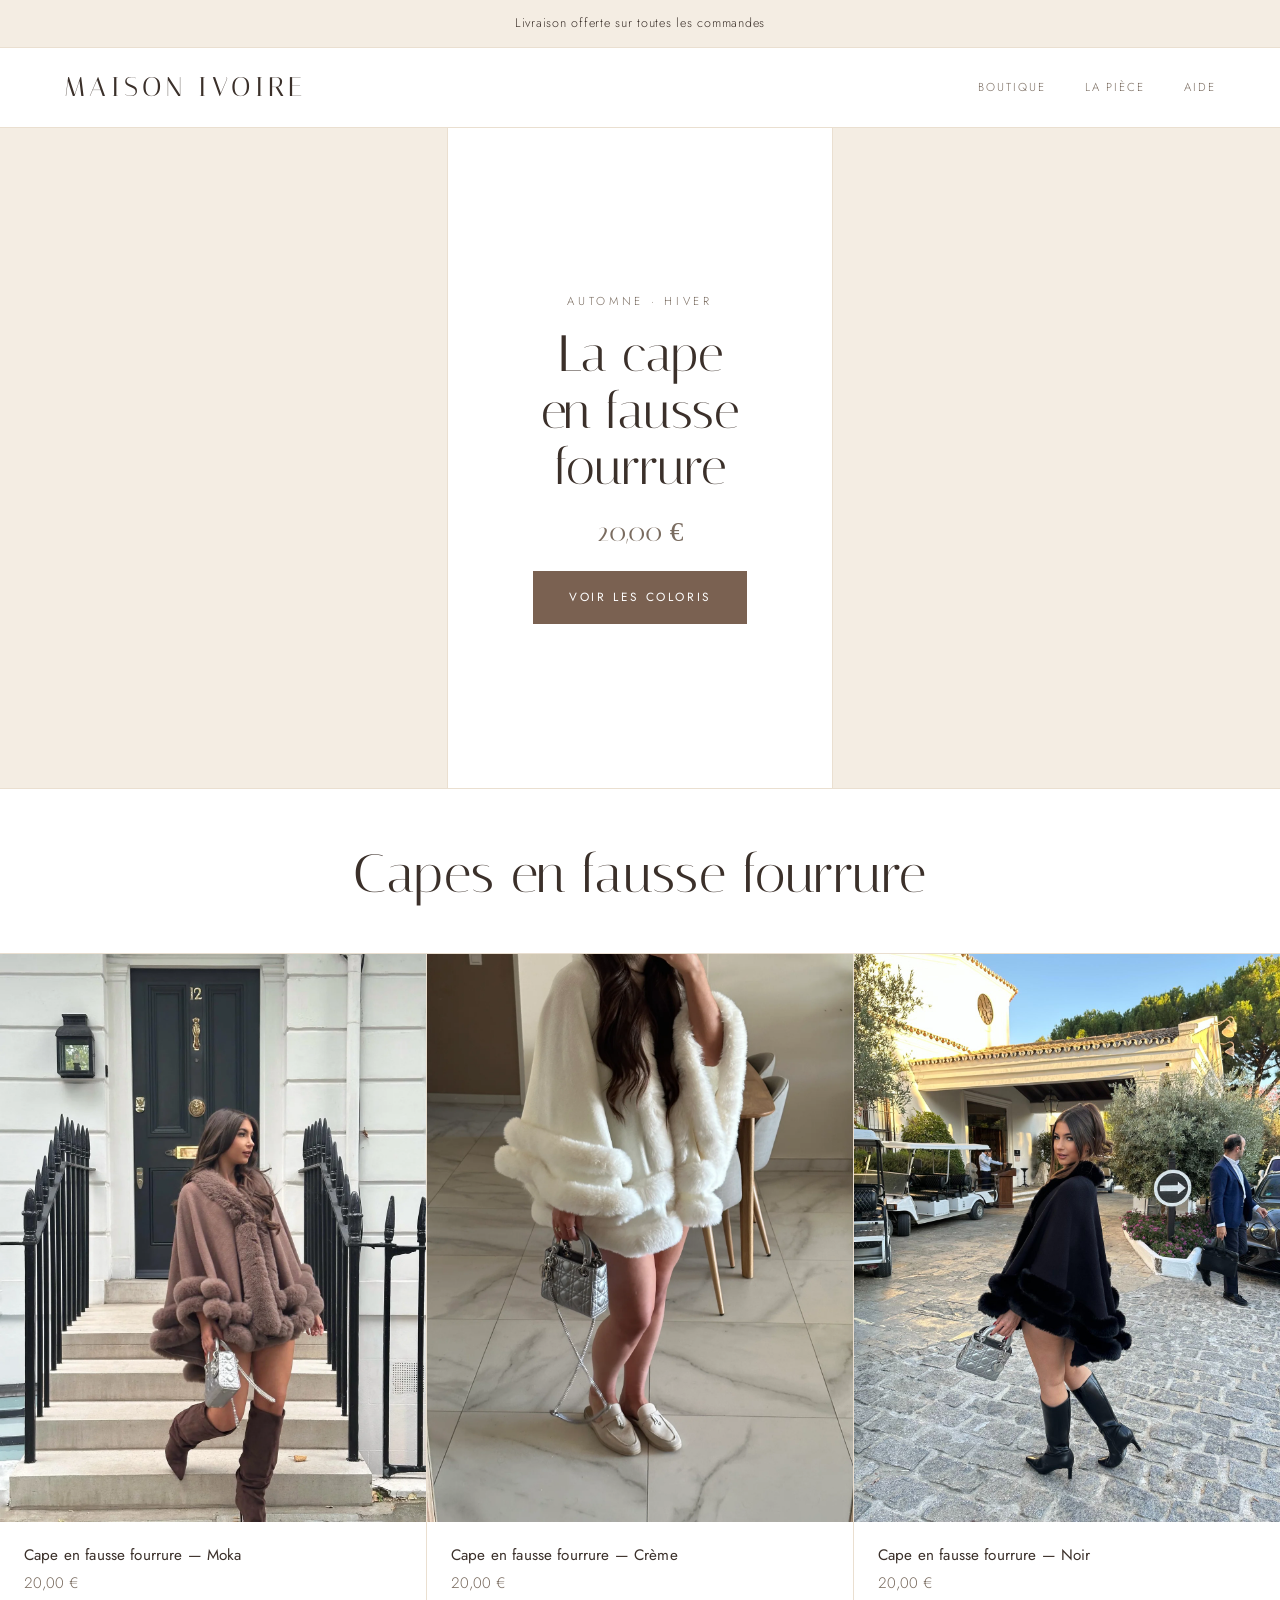
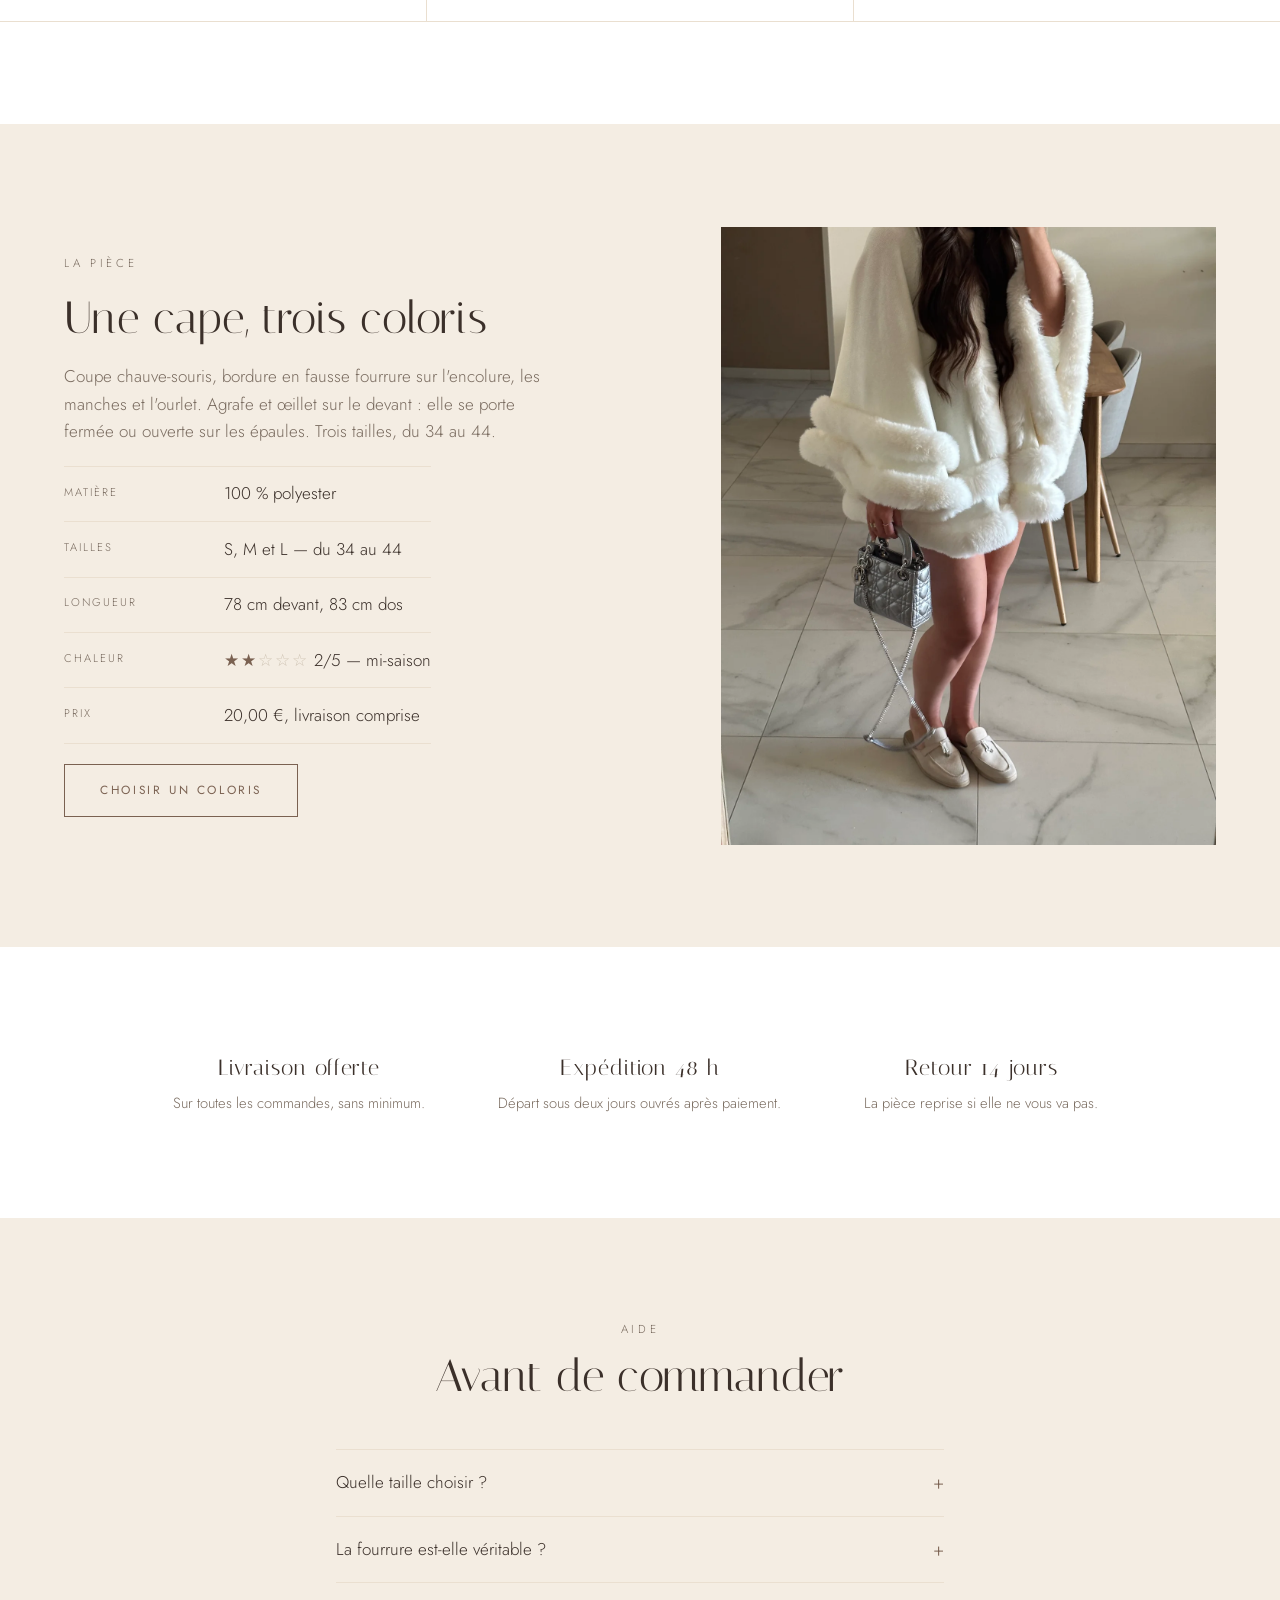
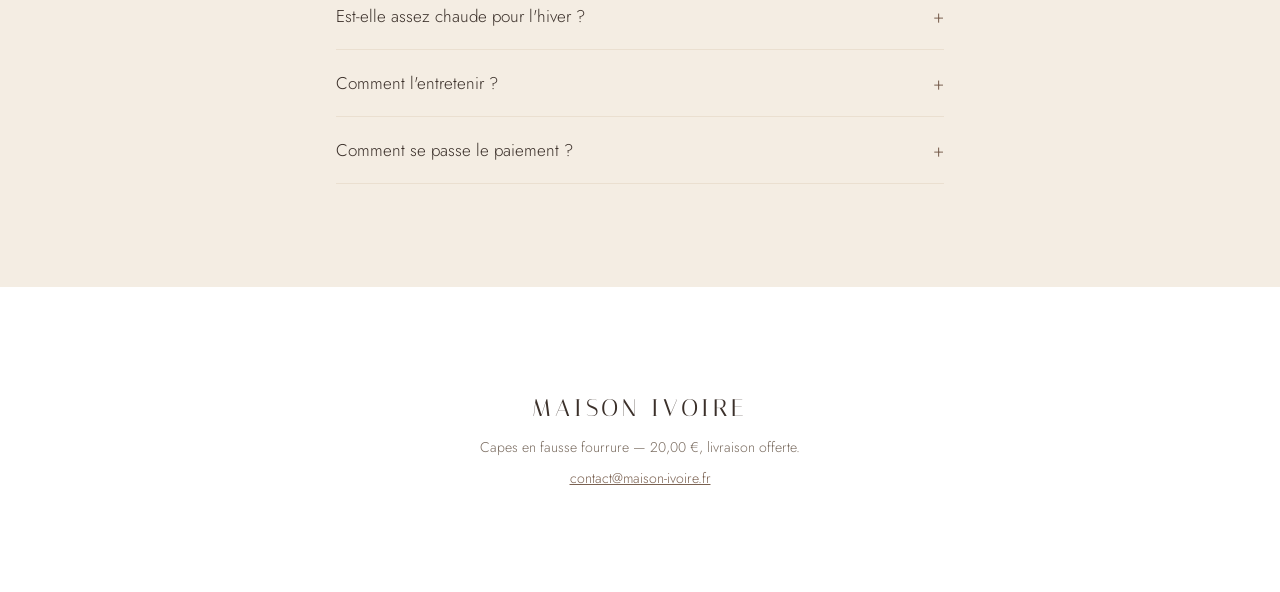
==== commit 3a68a331: "Choix de la taille, et paiement au lieu du formulaire Les fiches proposent S (34/36), M (38/40) et L" ====
--- a/index.html
+++ b/index.html
@@ -80,10 +80,10 @@
     <div class="la-piece__texte">
       <p class="surtitre">La pièce</p>
       <h2>Une cape, trois coloris</h2>
-      <p class="chapo">Coupe chauve-souris, bordure en fausse fourrure sur l'encolure, les manches et l'ourlet. Agrafe et œillet sur le devant : elle se porte fermée ou ouverte sur les épaules.</p>
+      <p class="chapo">Coupe chauve-souris, bordure en fausse fourrure sur l'encolure, les manches et l'ourlet. Agrafe et œillet sur le devant : elle se porte fermée ou ouverte sur les épaules. Trois tailles, du 34 au 44.</p>
       <dl class="fiche">
         <div><dt>Matière</dt><dd>100&nbsp;% polyester</dd></div>
-        <div><dt>Taille</dt><dd>Unique — convient du 34 au 44</dd></div>
+        <div><dt>Tailles</dt><dd>S, M et L — du 34 au 44</dd></div>
         <div><dt>Longueur</dt><dd>78&nbsp;cm devant, 83&nbsp;cm dos</dd></div>
         <div><dt>Chaleur</dt><dd><span class="etoiles" role="img" aria-label="2 sur 5">★★<span class="etoiles__vide">☆☆☆</span></span> 2/5 — mi-saison</dd></div>
         <div><dt>Prix</dt><dd>20,00&nbsp;€, livraison comprise</dd></div>
@@ -109,7 +109,7 @@
       <h2>Avant de commander</h2>
     </div>
     <div class="faq">
-      <details><summary>La taille unique me conviendra-t-elle&nbsp;?</summary><p>La coupe est ample et se ferme par une agrafe : elle tombe bien du 34 au 44. Le mannequin mesure 1,65&nbsp;m et fait du 34/36.</p></details>
+      <details><summary>Quelle taille choisir&nbsp;?</summary><p>La cape existe en S (34/36), M (38/40) et L (42/44). La coupe est ample et se ferme par une agrafe : entre deux tailles, prenez la plus petite. Le mannequin mesure 1,65&nbsp;m, fait du 34/36 et porte la taille S.</p></details>
       <details><summary>La fourrure est-elle véritable&nbsp;?</summary><p>Non. La bordure est en fausse fourrure, 100&nbsp;% polyester, sans matière animale.</p></details>
       <details><summary>Est-elle assez chaude pour l'hiver&nbsp;?</summary><p>Son indice de chaleur est de 2/5 : c'est une pièce de mi-saison, parfaite en automne et sur un pull en hiver. Ce n'est pas un manteau de grand froid.</p></details>
       <details><summary>Comment l'entretenir&nbsp;?</summary><p>Nettoyage à sec uniquement. Ne pas essorer, ne pas repasser la fourrure, ranger sur un cintre large.</p></details>
--- a/assets/css/style.css
+++ b/assets/css/style.css
@@ -547,3 +547,70 @@
     padding-inline: clamp(0.9rem, 4vw, 2rem);
   }
 }
+
+/* ---------- choix de la taille ---------- */
+
+.tailles { border: 0; margin: 0; padding: 0; display: grid; gap: 0.7rem; justify-items: start; }
+.tailles legend {
+  font-size: 0.7rem;
+  letter-spacing: 0.2em;
+  text-transform: uppercase;
+  color: var(--texte-doux);
+  padding: 0;
+  margin-bottom: 0.15rem;
+}
+.tailles__liste { display: flex; flex-wrap: wrap; gap: 0.6rem; }
+
+.taille {
+  display: grid;
+  justify-items: center;
+  gap: 0.1rem;
+  min-width: 4.4rem;
+  padding: 0.6rem 0.8rem;
+  border: 1px solid var(--filet);
+  background: var(--blanc);
+  cursor: pointer;
+  transition: border-color 0.25s ease, background 0.25s ease;
+}
+.taille input { position: absolute; opacity: 0; width: 0; height: 0; }
+.taille span { font-size: 0.95rem; letter-spacing: 0.08em; }
+.taille small { font-size: 0.7rem; color: var(--texte-doux); font-variant-numeric: tabular-nums; }
+.taille:hover { border-color: var(--greige); }
+.taille:has(input:checked) { border-color: var(--accent); background: color-mix(in srgb, var(--accent) 8%, transparent); }
+.taille:has(input:focus-visible) { outline: 2px solid var(--accent); outline-offset: 2px; }
+
+.tailles__guide {
+  font-size: 0.75rem;
+  letter-spacing: 0.06em;
+  color: var(--texte-doux);
+  text-underline-offset: 0.25em;
+}
+.tailles__guide:hover { color: var(--accent); }
+
+/* ---------- tableau des tailles ---------- */
+
+.tableau {
+  width: 100%;
+  border-collapse: collapse;
+  margin-bottom: 1.1rem;
+  font-size: 0.92rem;
+  font-variant-numeric: tabular-nums;
+}
+.tableau caption {
+  text-align: left;
+  font-size: 0.7rem;
+  letter-spacing: 0.18em;
+  text-transform: uppercase;
+  color: var(--texte-doux);
+  padding-bottom: 0.7rem;
+}
+.tableau th, .tableau td { text-align: left; padding: 0.6rem 0.75rem 0.6rem 0; border-bottom: 1px solid var(--filet); }
+.tableau thead th {
+  font-weight: 400;
+  font-size: 0.7rem;
+  letter-spacing: 0.16em;
+  text-transform: uppercase;
+  color: var(--texte-doux);
+}
+.tableau tbody th { font-weight: 500; color: var(--texte); }
+.tableau tbody td { color: var(--texte-doux); }
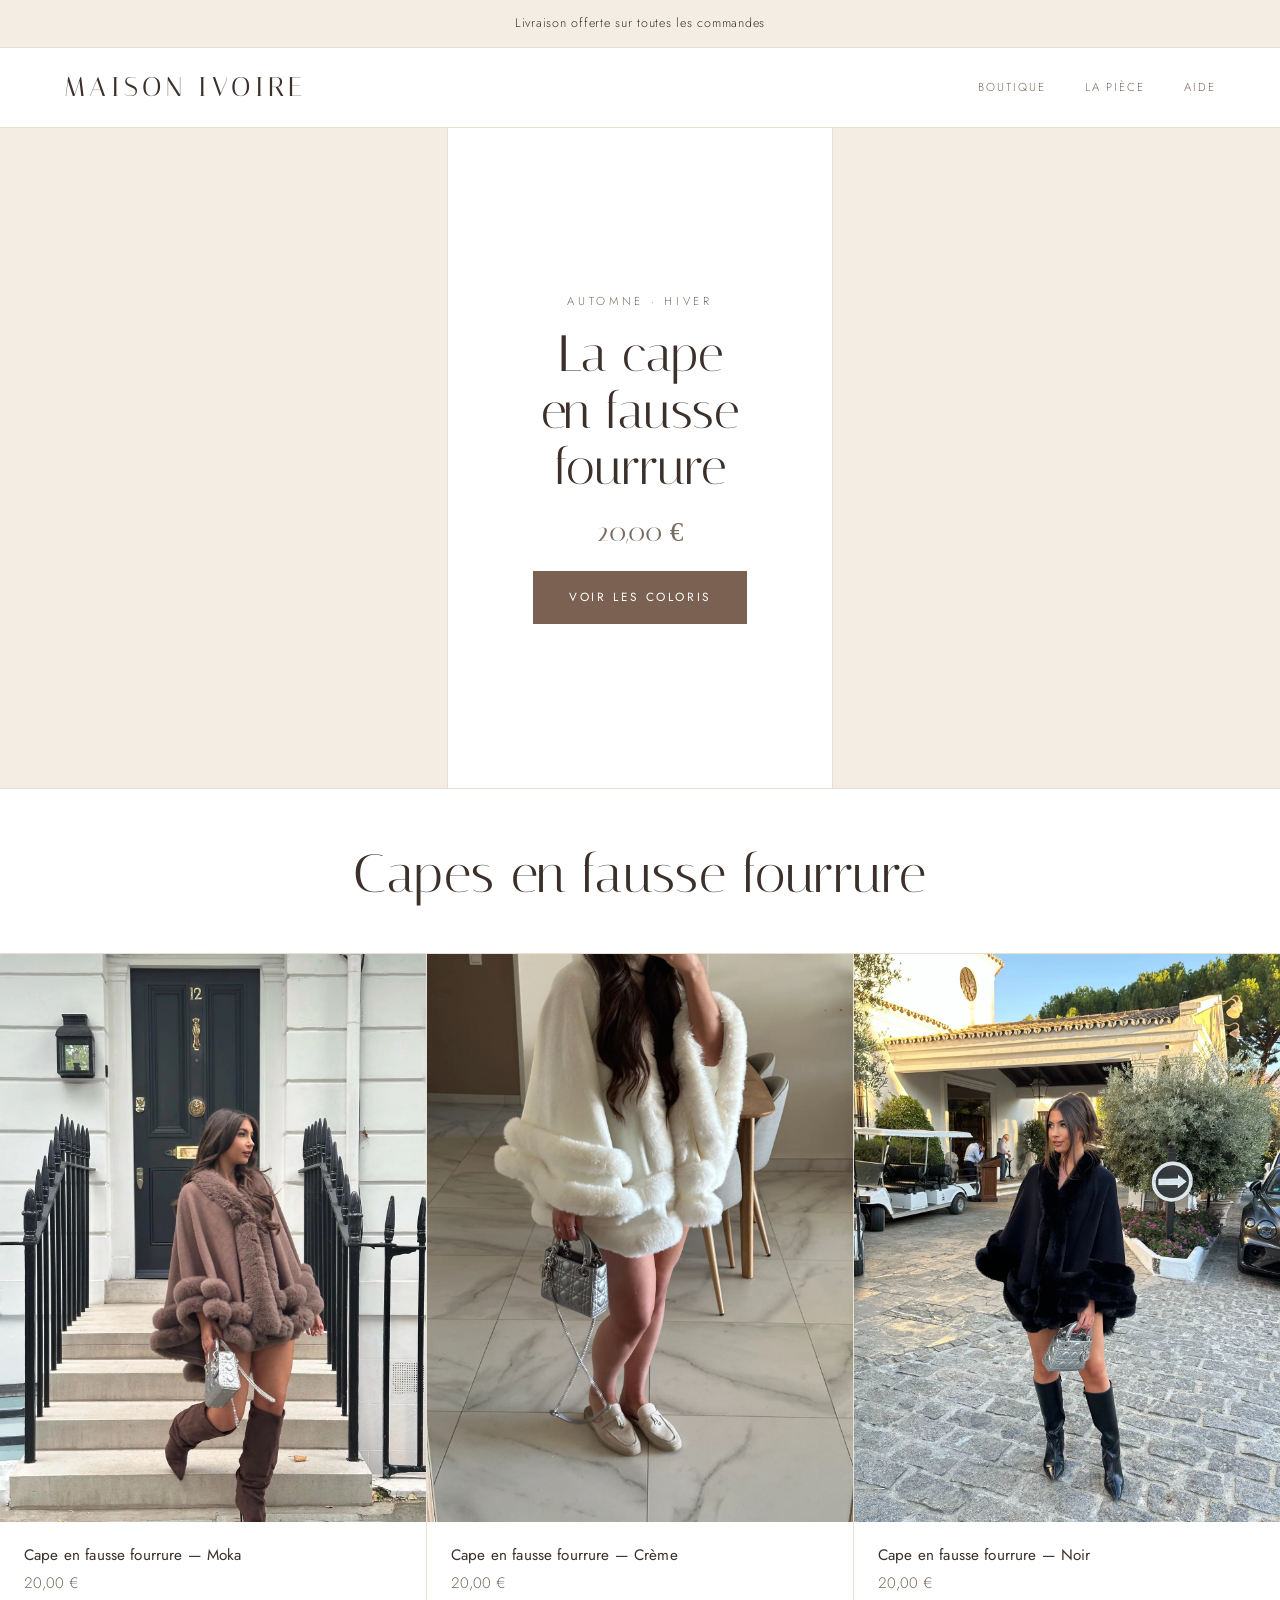
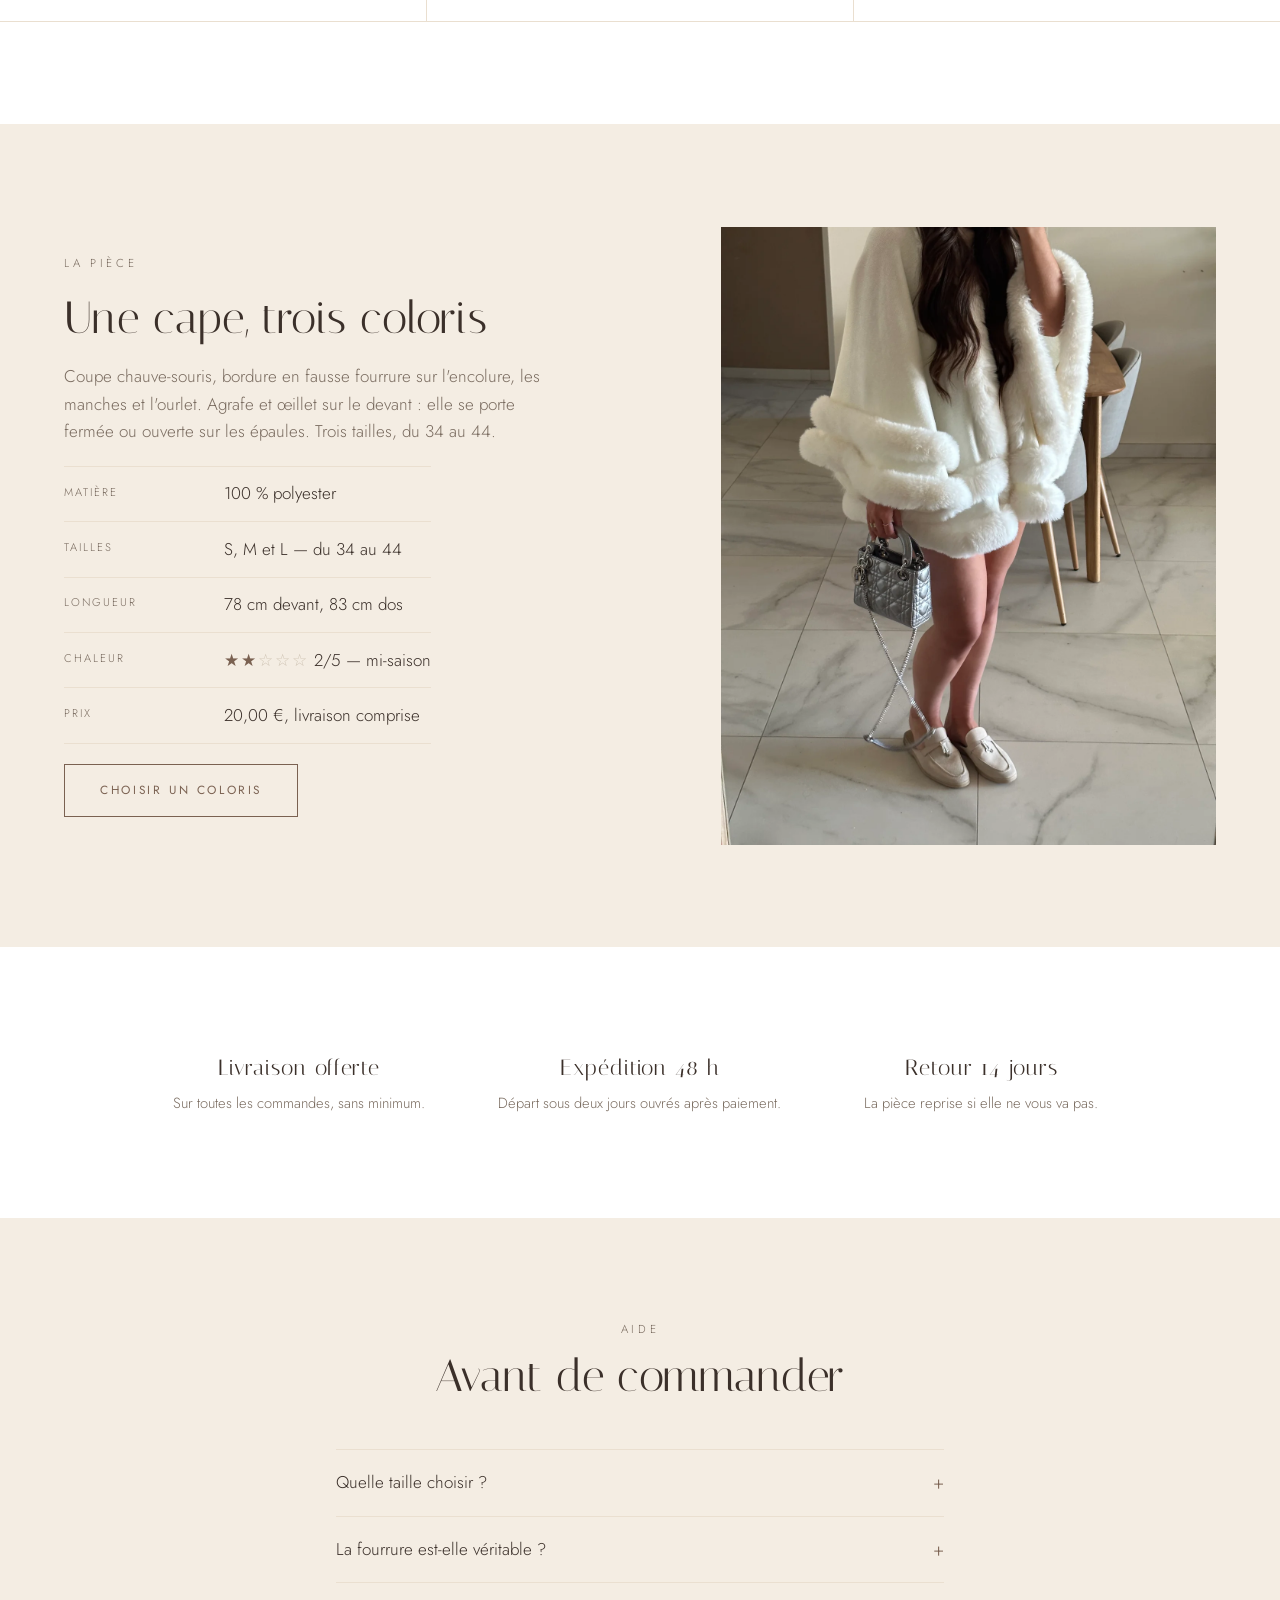
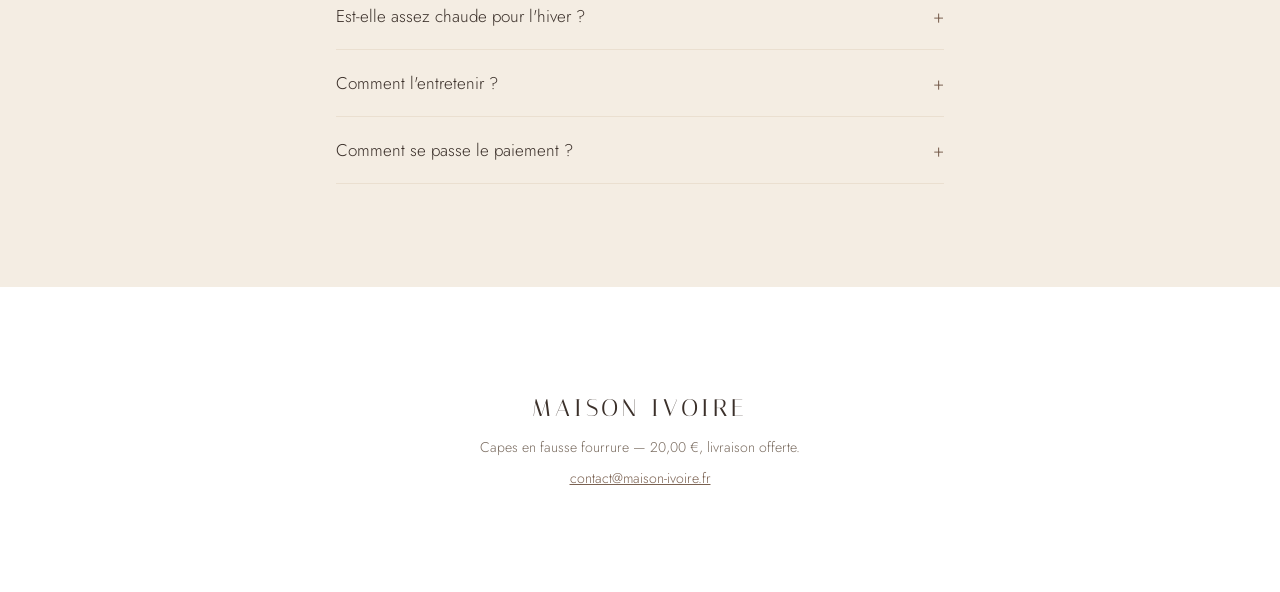
==== commit bbf35748: "Deux vues pour le coloris noir La prise de face devient la vue d'ouverture de la fiche et la vignett" ====
--- a/index.html
+++ b/index.html
@@ -68,7 +68,7 @@
 
       <article class="produit-vignette">
         <a href="cape-noir.html">
-          <img src="assets/img/cape-noir.jpg" alt="Cape en fausse fourrure coloris noir, portée avec des bottes hautes" width="1296" height="1728">
+          <img src="assets/img/cape-noir-1.webp" alt="Cape en fausse fourrure coloris noir, portée de face avec des bottes hautes" width="1296" height="1728">
           <h2>Cape en fausse fourrure — Noir</h2>
           <p class="produit-vignette__prix">20,00&nbsp;€</p>
         </a>
--- a/assets/css/style.css
+++ b/assets/css/style.css
@@ -226,12 +226,42 @@
 }
 @media (min-width: 900px) {
   .produit { grid-template-columns: 6fr 5fr; }
-  .produit__visuel { position: sticky; top: 5.5rem; }
-}
-
-.produit__visuel { margin: 0; display: grid; gap: 0.75rem; }
-.produit__visuel img { width: 100%; aspect-ratio: 3 / 4; object-fit: cover; }
+  .galerie { position: sticky; top: 5.5rem; }
+}
+
+.galerie { display: grid; gap: 0.7rem; }
+.galerie__vue { margin: 0; display: grid; gap: 0.6rem; }
+.galerie__vue img { width: 100%; aspect-ratio: 3 / 4; object-fit: cover; background: var(--fond-alt); }
 .produit__legende { font-size: 0.78rem; color: var(--texte-doux); }
+
+.galerie__vignettes {
+  list-style: none;
+  margin: 0;
+  padding: 0;
+  display: grid;
+  grid-template-columns: repeat(auto-fill, minmax(3.75rem, 1fr));
+  gap: 0.5rem;
+}
+.galerie__vignette {
+  display: block;
+  width: 100%;
+  padding: 3px;
+  border: 1px solid var(--filet);
+  background: var(--fond);
+  cursor: pointer;
+  transition: border-color 0.25s ease;
+}
+.galerie__vignette img {
+  width: 100%;
+  aspect-ratio: 3 / 4;
+  object-fit: cover;
+  opacity: 0.72;
+  transition: opacity 0.25s ease;
+}
+.galerie__vignette:hover { border-color: var(--greige); }
+.galerie__vignette:hover img { opacity: 1; }
+.galerie__vignette[aria-current] { border-color: var(--accent); }
+.galerie__vignette[aria-current] img { opacity: 1; }
 
 .produit__infos { display: grid; gap: 1.5rem; align-content: start; }
 
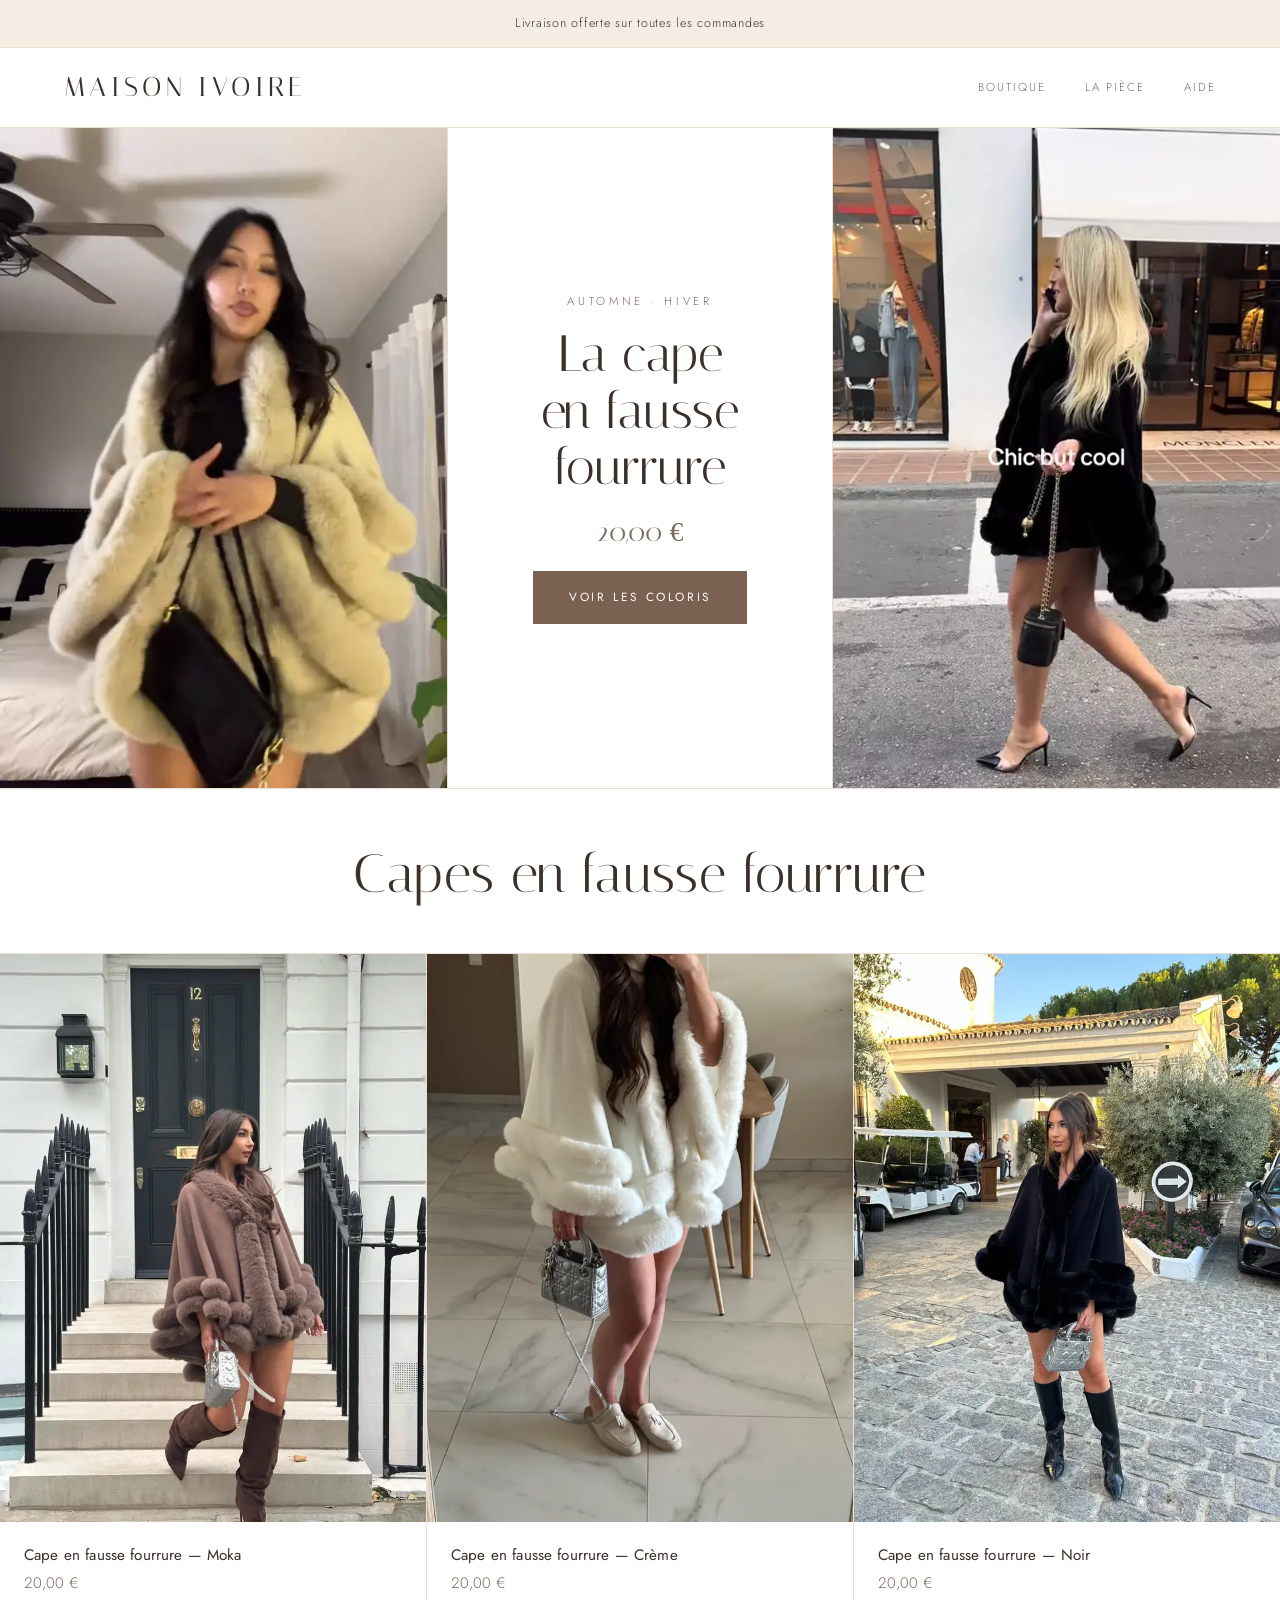
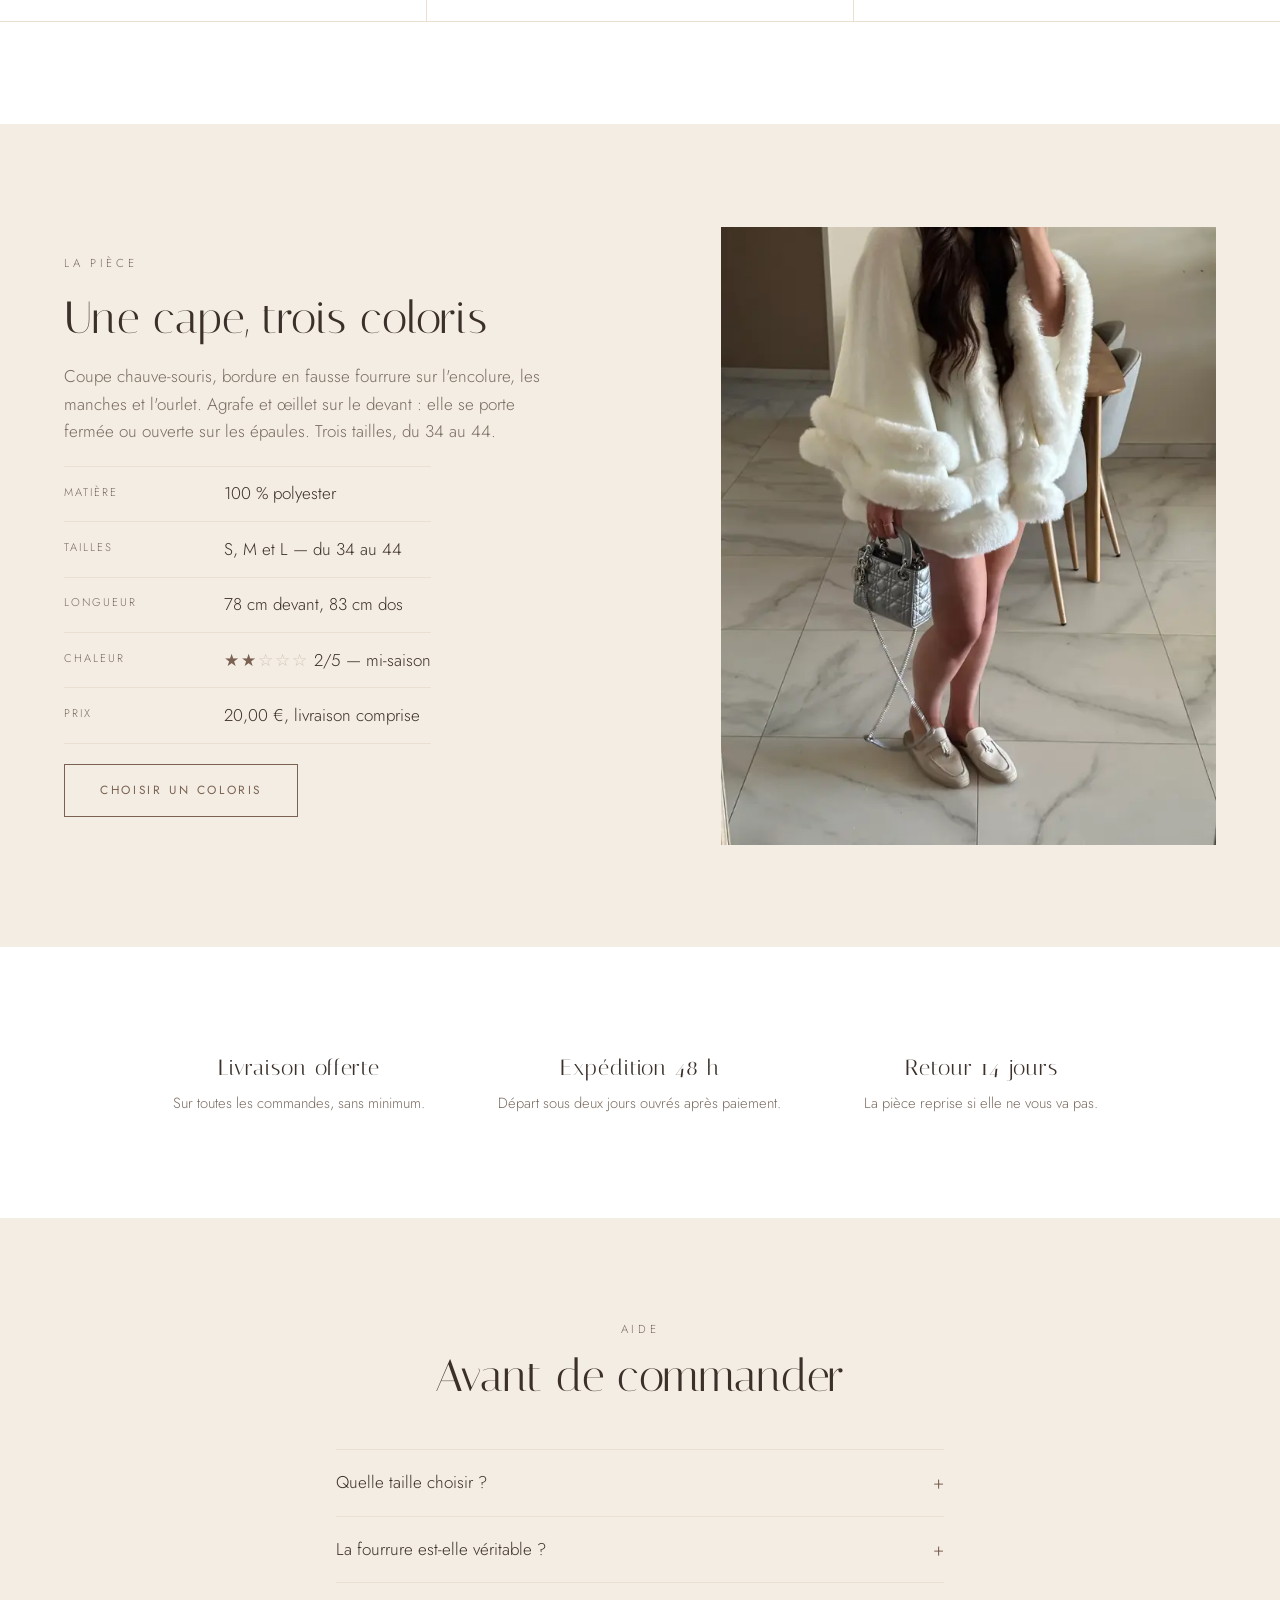
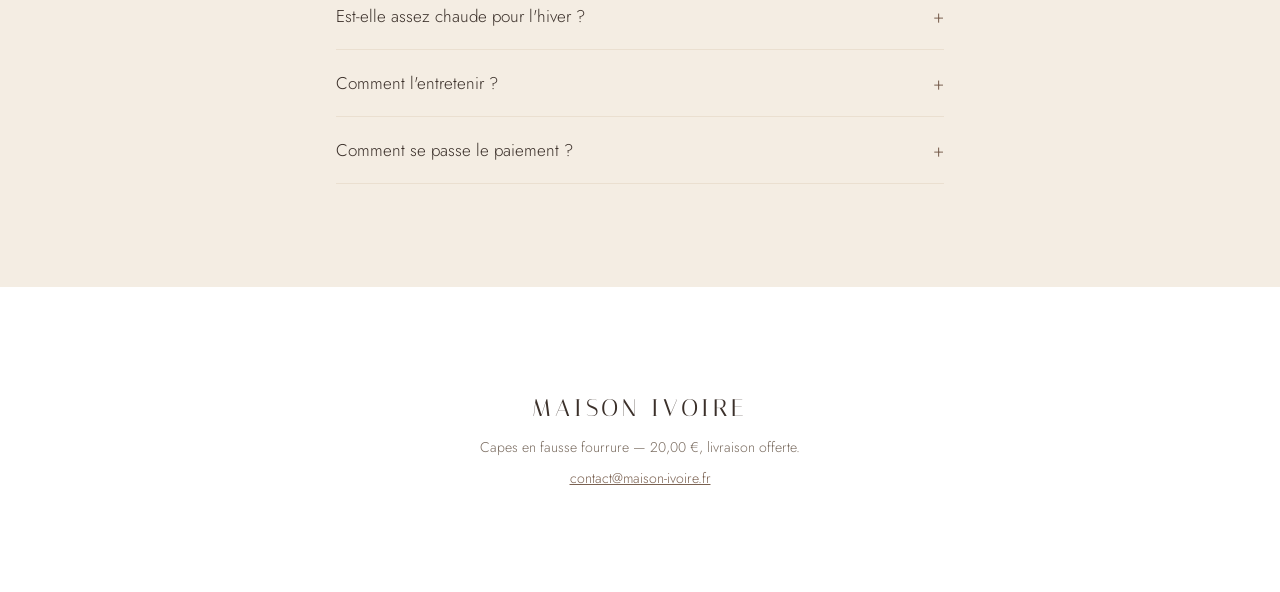
==== commit 86944f88: "Compression des photos et des vidéos Les fichiers reçus passent dans assets/*/originaux/ et ne sont " ====
--- a/index.html
+++ b/index.html
@@ -29,7 +29,7 @@
 
   <section class="ouverture">
     <div class="ouverture__film">
-      <video src="assets/video/defile-1.mp4" autoplay muted loop playsinline preload="metadata"
+      <video src="assets/video/defile-1.mp4" poster="assets/video/defile-1-affiche.webp" autoplay muted loop playsinline preload="metadata"
              width="720" height="1280" aria-label="La cape portée dans la rue"></video>
     </div>
 
@@ -41,7 +41,7 @@
     </div>
 
     <div class="ouverture__film ouverture__film--second">
-      <video src="assets/video/defile-2.mp4" autoplay muted loop playsinline preload="metadata"
+      <video src="assets/video/defile-2.mp4" poster="assets/video/defile-2-affiche.webp" autoplay muted loop playsinline preload="metadata"
              width="576" height="1024" aria-label="Les trois coloris de la cape"></video>
     </div>
   </section>
@@ -52,7 +52,7 @@
     <div class="vitrine">
       <article class="produit-vignette">
         <a href="cape-moka.html">
-          <img src="assets/img/cape-moka.webp" alt="Cape en fausse fourrure coloris moka, portée avec des bottes hautes en daim" width="1296" height="1728">
+          <img src="assets/img/moka-1-1080.webp" srcset="assets/img/moka-1-640.webp 640w, assets/img/moka-1-1080.webp 1080w" sizes="(min-width: 900px) 33vw, 50vw" alt="Cape en fausse fourrure coloris moka, portée avec des bottes hautes en daim" loading="lazy" width="1080" height="1438">
           <h2>Cape en fausse fourrure — Moka</h2>
           <p class="produit-vignette__prix">20,00&nbsp;€</p>
         </a>
@@ -60,7 +60,7 @@
 
       <article class="produit-vignette">
         <a href="cape-ivoire.html">
-          <img src="assets/img/cape-ivoire.webp" alt="Cape en fausse fourrure coloris crème, portée avec un col roulé" width="1296" height="1728">
+          <img src="assets/img/ivoire-1-1080.webp" srcset="assets/img/ivoire-1-640.webp 640w, assets/img/ivoire-1-1080.webp 1080w" sizes="(min-width: 900px) 33vw, 50vw" alt="Cape en fausse fourrure coloris crème, portée fermée sur un col roulé" loading="lazy" width="1080" height="1440">
           <h2>Cape en fausse fourrure — Crème</h2>
           <p class="produit-vignette__prix">20,00&nbsp;€</p>
         </a>
@@ -68,7 +68,7 @@
 
       <article class="produit-vignette">
         <a href="cape-noir.html">
-          <img src="assets/img/cape-noir-1.webp" alt="Cape en fausse fourrure coloris noir, portée de face avec des bottes hautes" width="1296" height="1728">
+          <img src="assets/img/noir-1-1080.webp" srcset="assets/img/noir-1-640.webp 640w, assets/img/noir-1-1080.webp 1080w" sizes="(min-width: 900px) 33vw, 100vw" alt="Cape en fausse fourrure coloris noir, portée de face avec des bottes hautes" loading="lazy" width="1080" height="1440">
           <h2>Cape en fausse fourrure — Noir</h2>
           <p class="produit-vignette__prix">20,00&nbsp;€</p>
         </a>
@@ -91,7 +91,7 @@
       <a class="bouton" href="#boutique">Choisir un coloris</a>
     </div>
     <figure class="la-piece__image">
-      <img src="assets/img/cape-ivoire.webp" alt="Détail de la fausse fourrure sur la cape crème" loading="lazy" width="1296" height="1728">
+      <img src="assets/img/ivoire-1-1080.webp" srcset="assets/img/ivoire-1-640.webp 640w, assets/img/ivoire-1-1080.webp 1080w" sizes="(min-width: 900px) 42vw, 100vw" alt="Détail de la fausse fourrure sur la cape crème" loading="lazy" width="1080" height="1440">
     </figure>
   </section>
 
